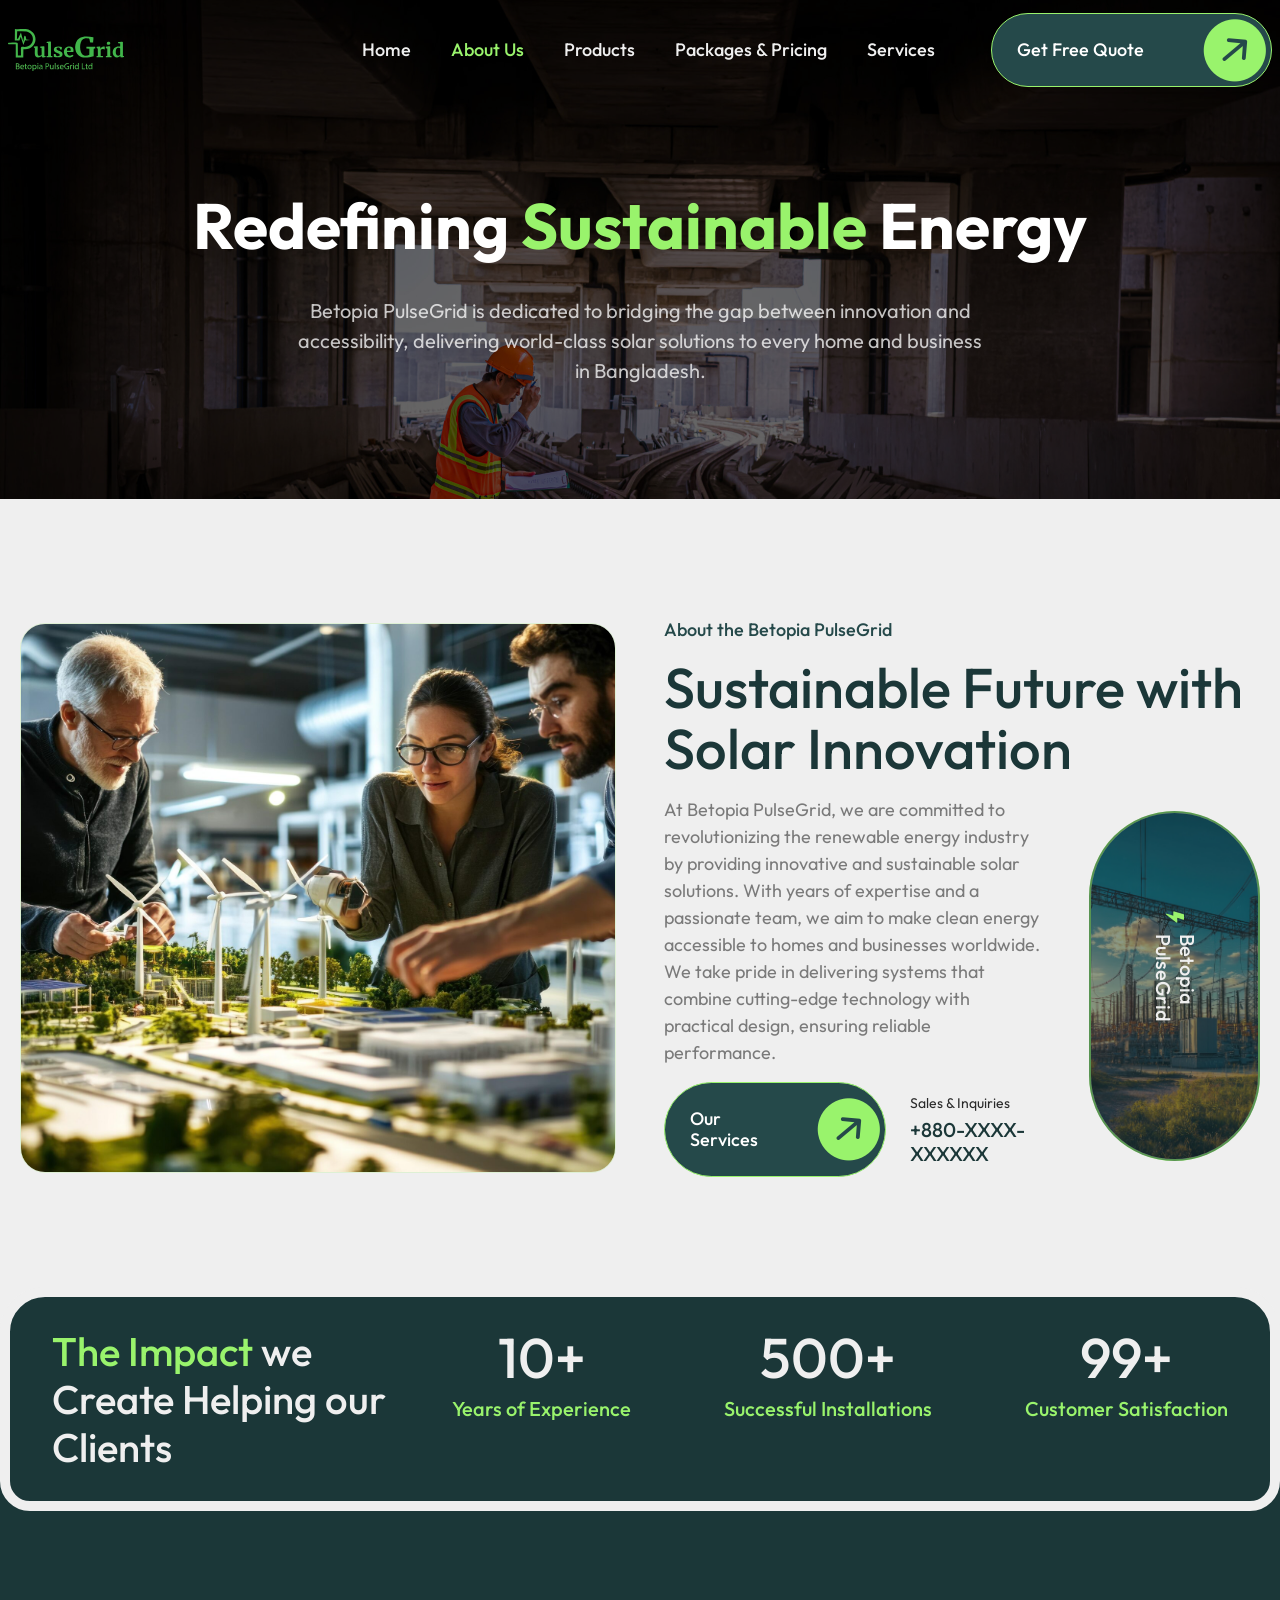
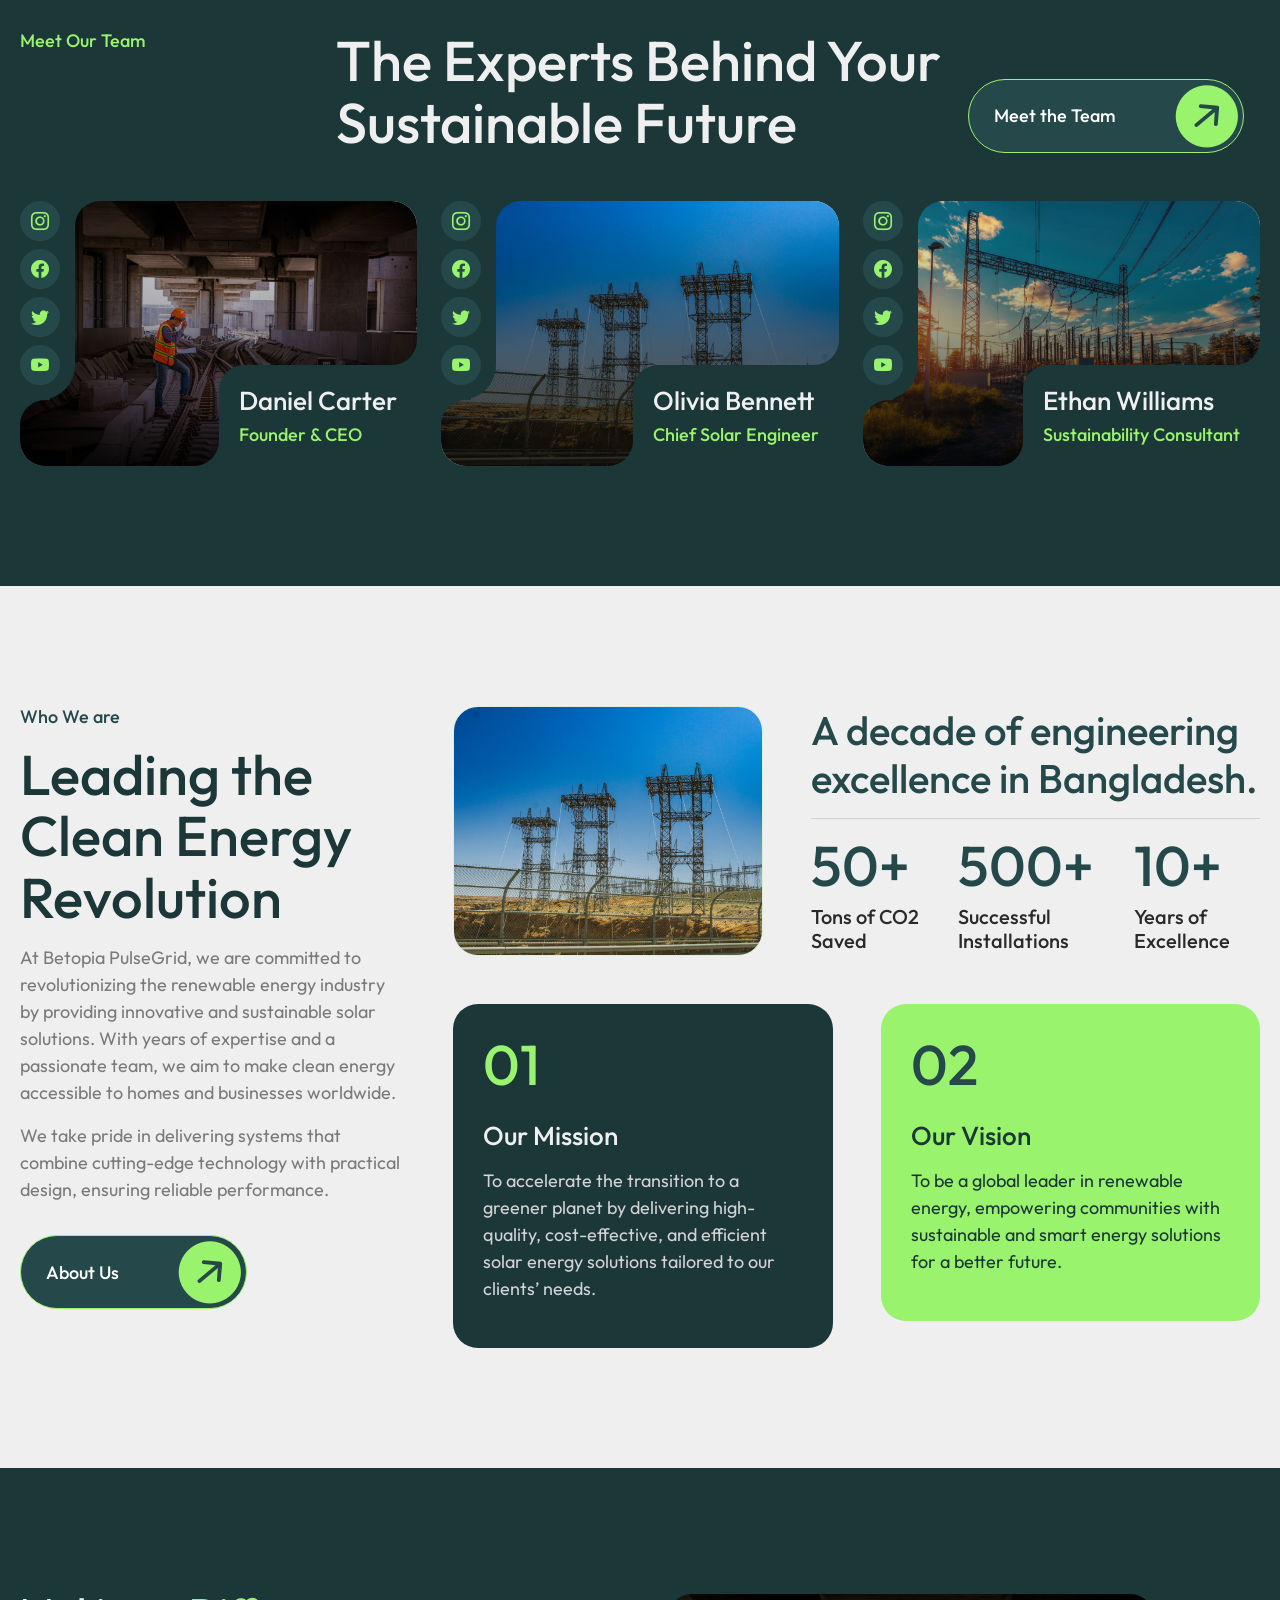
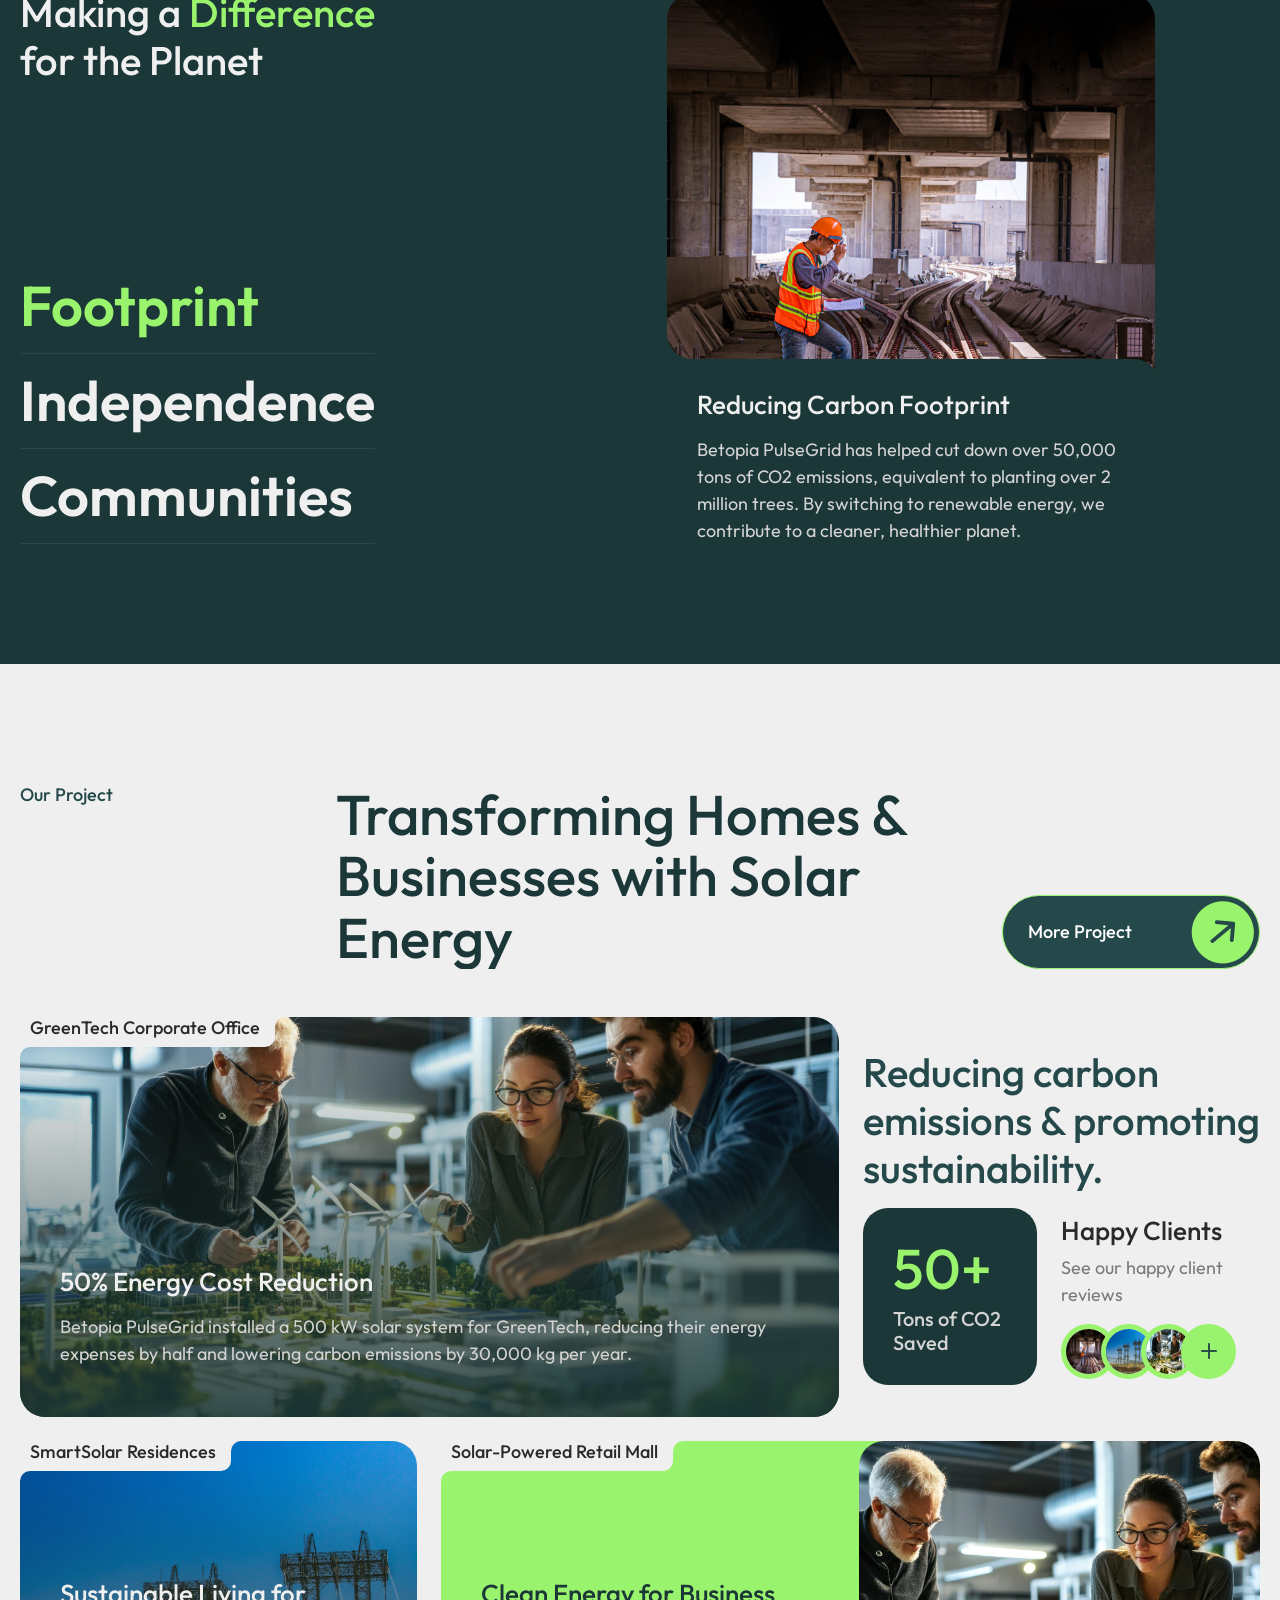
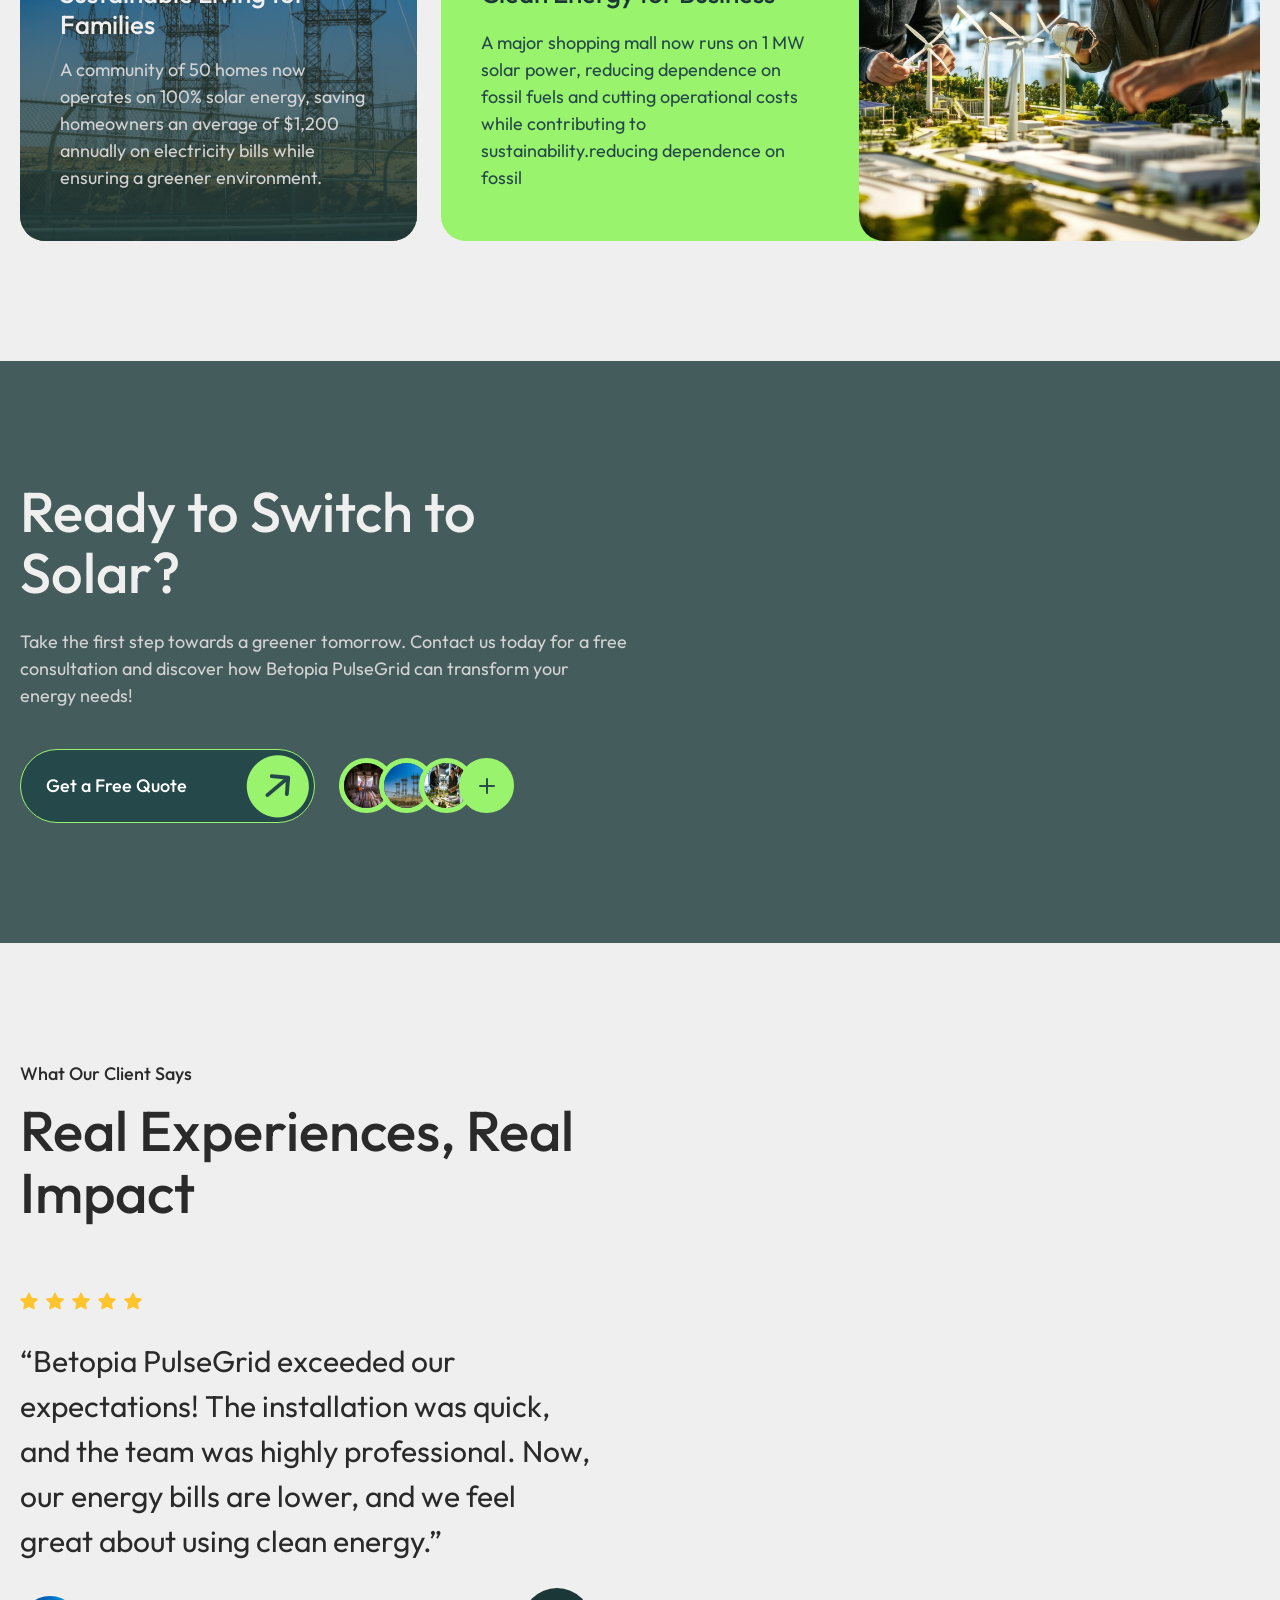
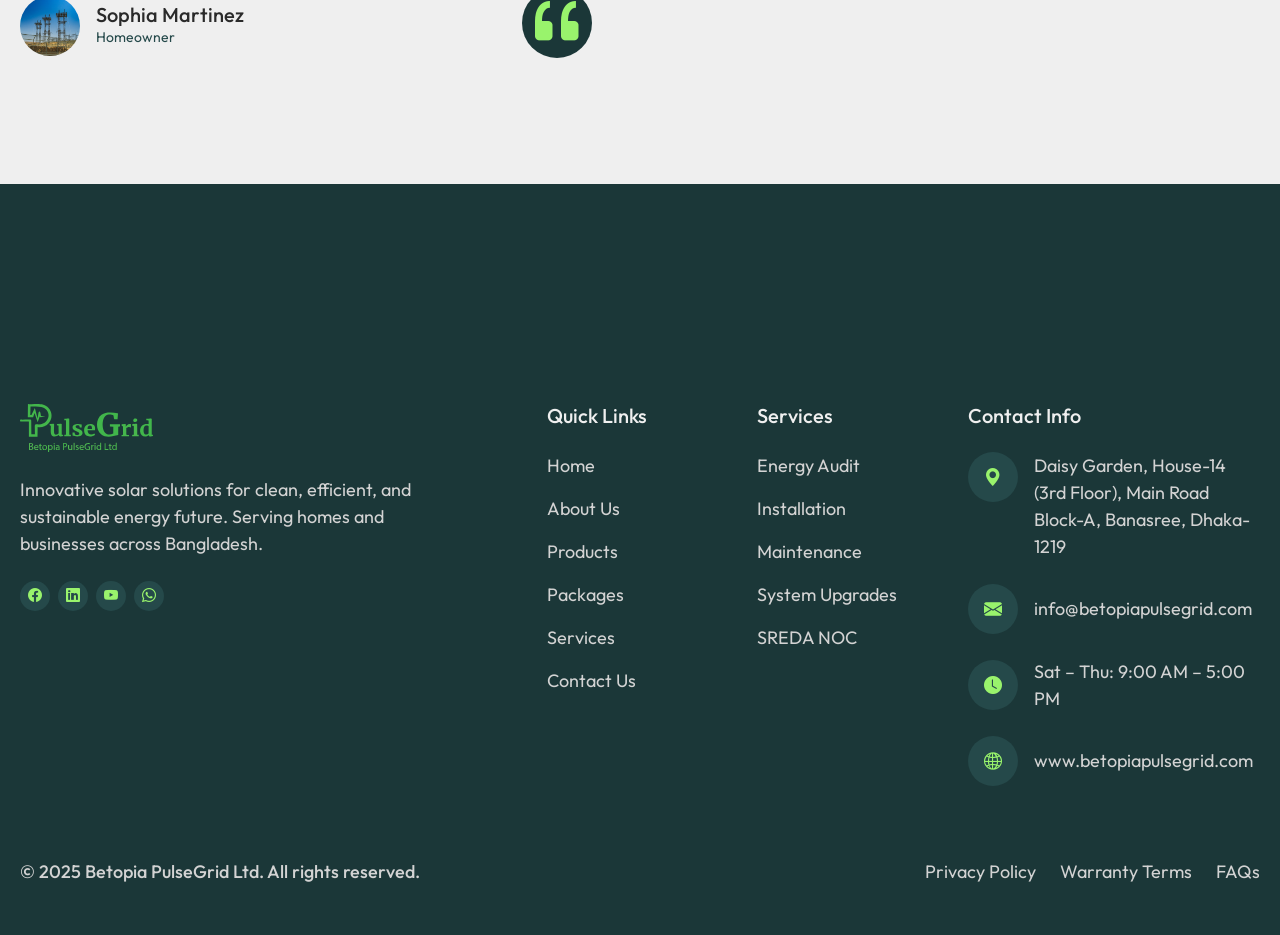
==== about-us.html @ 98de3b5a "first commit" ====
<!DOCTYPE html>
<html lang="en">

<head>
  <meta charset="UTF-8">
  <meta name="viewport" content="width=device-width, initial-scale=1.0">
  <title>About Us - Betopia PulseGrid</title>
  <link rel="icon" href="favicon.ico" type="image/x-icon">
  <!-- Animation On Scroll (AOS) -->
  <link rel="stylesheet" href="css/vendor/aos.css">
  <!-- Bootstrap Icons CSS -->
  <link rel="stylesheet" href="https://cdn.jsdelivr.net/npm/bootstrap-icons@1.11.3/font/bootstrap-icons.min.css">
  <!-- Slick CSS -->
  <link rel="stylesheet" href="css/vendor/slick.css">
  <!-- FANCYBOX CSS  -->
  <link rel="stylesheet" href="css/vendor/fancybox.css">
  <!-- Custom CSS -->
  <link rel="stylesheet" href="css/style.css">
</head>

<body>

  <!-- Header -->
  <header class="header border-bottom-color">
    <div class="b-container">
      <nav class="navbar navbar-expand-lg py-3 py-lg-1" aria-label="Main navigation">
        <div class="container-fluid px-0">
          <div class="logo-box">
            <a class="navbar-brand" href="index.html">
              <img src="images/logo.svg" alt="PulseGrid Logo" class="header-logo" style="height:42px;width:auto;">
            </a>
          </div>
          <button class="navbar-toggler border-0" type="button" data-bs-toggle="offcanvas"
            data-bs-target="#offcanvasNav" aria-controls="offcanvasNav" aria-label="Toggle navigation">
            <span class="navbar-toggler-icon"></span>
          </button>
          <div class="offcanvas offcanvas-start bg-heading-color-3" tabindex="-1" id="offcanvasNav"
            aria-labelledby="offcanvasNavLabel">
            <div class="offcanvas-header" id="offcanvasNavLabel">
              <div class="logo-box">
                <a class="navbar-brand" href="index.html">
                  <img src="images/logo.svg" alt="PulseGrid Logo" style="height:36px;width:auto;">
                </a>
              </div>
              <button type="button" class="btn-close bg-accent-color-2" data-bs-dismiss="offcanvas"
                aria-label="Close"></button>
            </div>
            <div class="offcanvas-body d-flex flex-row justify-content-start justify-content-lg-end align-items-start align-items-lg-center gap-5">
              <ul class="navbar-nav gap-lg-2 gap-xl-4">
                <li class="nav-item"><a class="nav-link " aria-current="page" href="index.html">Home</a></li>
                <li class="nav-item"><a class="nav-link active" href="about-us.html">About Us</a></li>
                <li class="nav-item"><a class="nav-link " href="products.html">Products</a></li>
                <li class="nav-item"><a class="nav-link " href="pricing-plan.html">Packages & Pricing</a></li>
                <li class="nav-item"><a class="nav-link " href="services.html">Services</a></li>
                 
              </ul>
              <div class="mt-0 d-none d-lg-block">
                <a href="contact-us.html" class="btn-cta-primary align-self-start">
                  <span class="btn-text">Get Free Quote</span>
                  <i class="bi bi-arrow-right-circle-fill btn-icon-primary"></i>
                </a>
              </div>
            </div>
          </div>
        </div>
      </nav>
    </div>
  </header>
  <!-- #header end -->

  <!-- Main Content -->
  <main>

    <!-- Banner -->
    <section class="section hero-banner position-relative" style="background-image: url('images/10001.jpg'); background-position: center top; min-height: 500px; display: flex; align-items: center; padding-top: 100px;">
      <div class="bg-overlay-5"></div>
      <div class="b-container position-relative z-2">
        <div class="d-flex flex-column justify-content-center align-items-center mx-auto text-center text-white gap-3" style="max-width: 900px;">
          <h2 class="text-white mb-3 display-3 fw-bold from-top" data-aos="fade-down" data-aos-duration="1000">Redefining <span class="text-heading-color-1">Sustainable</span> Energy</h2>
          <p class="text-white opacity-75 mb-4 from-bottom max-width-700 mx-auto fs-5" data-aos="fade-up" data-aos-delay="200" data-aos-duration="1000">
            Betopia PulseGrid is dedicated to bridging the gap between innovation and accessibility, delivering world-class solar solutions to every home and business in Bangladesh.
          </p>
        </div>
      </div>
    </section>
    <!-- #banner -->

    <!-- About Us -->
    <section class="section about-us">
      <div class="b-container">
        <div class="row d-flex align-items-center gap-5 gap-xl-0">
          <div class="col-12 col-xl-6 pe-xl-4">
            <img src="images/10004.jpg"
              alt="technician-in-high-visibility-safety-gear-inspects" height="550px"
              class="w-100 rounded-6 object-cover border-color" style="border: 1px solid rgba(153,243,108,0.2);">
          </div>
          <div class="col-12 col-xl-6 ps-xl-4 d-flex flex-column gap-3 overflow-hidden">
            <h6 class="mb-0 text-heading-color-2">
              About the Betopia PulseGrid</h6>
            <h2 class="mb-0 text-heading-color-3">
              Sustainable Future with Solar Innovation</h2>
            <div class="row d-flex align-items-center">
              <div class="col-12 col-md-8 col-xl-8 pe-xl-4">
                <p class="mb-0">At Betopia PulseGrid, we are committed to revolutionizing the renewable energy industry by providing
                  innovative and sustainable solar solutions. With years of expertise and a passionate team, we aim to
                  make
                  clean energy accessible to homes and businesses worldwide.</p>

                <p>We take pride in delivering systems that combine cutting-edge technology with practical design,
                  ensuring
                  reliable performance.</p>

                <div class="d-flex align-items-center gap-4">
                  <a href="services.html" class="btn-cta-primary align-self-start">
                    <span class="btn-text">Our Services</span>
                    <i class="bi bi-arrow-right-circle-fill btn-icon-primary"></i>
                  </a>

                  <div class="d-flex flex-column text-center text-md-start">
                    <p class="text-small text-primary-color mb-1">Sales & Inquiries</p>
                    <h5 class="mb-0"><a href="tel:880XXXXXXXXXX" class="text-heading-color-3">+880-XXXX-XXXXXX</a></h5>
                  </div>
                </div>
              </div>
              <div class="col-12 col-md-4 col-xl-4 ps-xl-4 d-none d-md-block">
                <div class="position-relative">
                  <div class="bg-overlay-6"></div>
                  <img src="images/10003.jpg"
                    alt="solar-panel-portrait-and-woman-with-engineering" height="350px"
                    class="w-100 object-cover rounded-100 border-color" style="border: 2px solid #99f36c;">
                  <div class="position-absolute top-50 start-50 translate-middle">
                    <div class="d-flex align-items-center rotate-90 gap-2">
                      <i class="bi bi-lightning-fill text-heading-color-1"></i>
                      <h5 class="mb-0 text-secondary-color text-semi-bold" style="width: 130px;">Betopia PulseGrid</h5>
                    </div>
                  </div>
                </div>
              </div>
            </div>
          </div>
        </div>
      </div>
    </section>
    <!-- #about us -->

    <!-- Achievements -->
    <section class="achievements">
      <div class="b-container">
        <div class="row d-flex flex-row flex-nowrap align-items-center justify-content-center m-0">
          <div class="spacer-top-right-25 spacer-special-right"></div>
          <div class="col-auto">
            <div class="row client-wrapper position-relative bg-heading-color-3 border-big d-flex gap-4 gap-xl-0">
              <div class="col-12 col-xl-4">
                <h3 class="mb-0 text-secondary-color text-center text-xl-start"><span class="text-heading-color-1">The
                    Impact</span> we Create
                  Helping our Clients​</h3>
              </div>
              <div class="col-12 col-xl-8">
                <div class="d-flex flex-column flex-md-row justify-content-between gap-4">
                  <div class="d-flex align-items-center flex-column gap-2">
                    <div class="d-flex heading-counter text-secondary-color">
                      <span class="count-up heading-2" data-count="10">0</span>
                    </div>
                    <h5 class="m-0 ps-0 text-heading-color-1 text-center">Years of Experience</h5>
                  </div>
                  <div class="d-flex align-items-center flex-column gap-2">
                    <div class="d-flex heading-counter text-secondary-color">
                      <span class="count-up heading-2" data-count="500">0</span>
                    </div>
                    <h5 class="m-0 ps-0 text-heading-color-1 text-center">Successful Installations</h5>
                  </div>
                  <div class="d-flex align-items-center flex-column gap-2">
                    <div class="d-flex heading-counter text-secondary-color">
                      <span class="count-up heading-2" data-count="99">0</span>
                    </div>
                    <h5 class="m-0 ps-0 text-heading-color-1 text-center">Customer Satisfaction</h5>
                  </div>
                </div>
              </div>
            </div>
          </div>
          <div class="spacer-top-left-25 spacer-special-left"></div>
        </div>
      </div>
    </section>
    <!-- #achievements -->

    <!-- Our Expertise -->
    <section class="section expertise bg-heading-color-3">
      <div class="b-container d-flex flex-column gap-5">
        <div class="row">
          <div class="col-12 col-xl-3">
            <h6 class="mb-4 mb-xl-0 text-heading-color-1">Meet Our Team</h6>
          </div>
          <div class="col-12 col-xl-6 overflow-hidden">
            <h2 class="mb-4 mb-xl-0 text-secondary-color">
              The Experts Behind Your Sustainable Future</h2>
          </div>
          <div class="col-12 col-xl-3 d-flex align-items-end align-self-end">
            <a href="our-expertise.html" class="btn-cta-primary align-self-start">
              <span class="btn-text">Meet the Team</span>
              <i class="bi bi-arrow-right-circle-fill btn-icon-primary"></i>
            </a>
          </div>
        </div>
        <div class="row">
          <div class="col-12 col-md-6 col-xl-4 mb-4 mb-xl-0" data-aos="fade-right" data-aos-delay="600" data-aos-duration="800">
            <div class="team-box">
              <div class="bg-overlay-2"></div>
              <img src="images/10001.jpg"
i                alt="workman-in-hazmat-suit-cleaning" class="w-100 h-100">
              <div class="team-social">
                <div class="team-social-inner">
                  <div class="d-flex flex-column gap-2 justify-content-center justify-content-md-start">
                    <a href="https://www.instagram.com"><i class="bi bi-instagram icon-social"></i></a>
                    <a href="https://www.facebook.com"><i class="bi bi-facebook icon-social"></i></a>
                    <a href="https://www.twitter.com"><i class="bi bi-twitter icon-social"></i></a>
                    <a href="https://www.youtube.com"><i class="bi bi-youtube icon-social"></i></a>
                  </div>
                </div>
                <div class="spacer-top-left-25"></div>
                <div class="w-100">
                  <div class="spacer-top-left-25"></div>
                </div>
              </div>
              <div class="team-info-wrapper z-1">
                <div class="w-100 d-flex justify-content-end">
                  <div class="spacer-bottom-right-40"></div>
                </div>
                <div class="spacer-bottom-right-40"></div>
                <div class="d-flex align-items-end">
                  <div class="team-content">
                    <h4 class="mb-2 text-secondary-color">Daniel Carter</h4>
                    <h6 class="m-0 text-heading-color-1">Founder & CEO</h6>
                  </div>
                </div>
              </div>
            </div>
          </div>
          <div class="col-12 col-md-6 col-xl-4 mb-4 mb-xl-0" data-aos="fade-right" data-aos-delay="400" data-aos-duration="800">
            <div class="team-box">
              <div class="bg-overlay-2"></div>
              <img src="images/10002.jpg"
                alt="a-woman-with-dark-hair-in-a-jacket-holds" class="w-100 h-100">
              <div class="team-social">
                <div class="team-social-inner">
                  <div class="d-flex flex-column gap-2 justify-content-center justify-content-md-start">
                    <a href="https://www.instagram.com"><i class="bi bi-instagram icon-social"></i></a>
                    <a href="https://www.facebook.com"><i class="bi bi-facebook icon-social"></i></a>
                    <a href="https://www.twitter.com"><i class="bi bi-twitter icon-social"></i></a>
                    <a href="https://www.youtube.com"><i class="bi bi-youtube icon-social"></i></a>
                  </div>
                </div>
                <div class="spacer-top-left-25"></div>
                <div class="w-100">
                  <div class="spacer-top-left-25"></div>
                </div>
              </div>
              <div class="team-info-wrapper z-1">
                <div class="w-100 d-flex justify-content-end">
                  <div class="spacer-bottom-right-40"></div>
                </div>
                <div class="spacer-bottom-right-40"></div>
                <div class="d-flex align-items-end">
                  <div class="team-content">
                    <h4 class="mb-2 text-secondary-color">Olivia Bennett</h4>
                    <h6 class="m-0 text-heading-color-1">Chief Solar Engineer</h6>
                  </div>
                </div>
              </div>
            </div>
          </div>
          <div class="col-12 col-md-6 col-xl-4" data-aos="fade-right" data-aos-delay="200" data-aos-duration="800">
            <div class="team-box">
              <div class="bg-overlay-2"></div>
              <img src="images/10003.jpg"
                alt="hispanic-businessman-with-arms-crossed-looking" class="w-100 h-100">
              <div class="team-social">
                <div class="team-social-inner">
                  <div class="d-flex flex-column gap-2 justify-content-center justify-content-md-start">
                    <a href="https://www.instagram.com"><i class="bi bi-instagram icon-social"></i></a>
                    <a href="https://www.facebook.com"><i class="bi bi-facebook icon-social"></i></a>
                    <a href="https://www.twitter.com"><i class="bi bi-twitter icon-social"></i></a>
                    <a href="https://www.youtube.com"><i class="bi bi-youtube icon-social"></i></a>
                  </div>
                </div>
                <div class="spacer-top-left-25"></div>
                <div class="w-100">
                  <div class="spacer-top-left-25"></div>
                </div>
              </div>
              <div class="team-info-wrapper z-1">
                <div class="w-100 d-flex justify-content-end">
                  <div class="spacer-bottom-right-40"></div>
                </div>
                <div class="spacer-bottom-right-40"></div>
                <div class="d-flex align-items-end">
                  <div class="team-content">
                    <h4 class="mb-2 text-secondary-color">Ethan Williams</h4>
                    <h6 class="m-0 text-heading-color-1">Sustainability Consultant</h6>
                  </div>
                </div>
              </div>
            </div>
          </div>
        </div>
      </div>
    </section>
    <!-- #our expertise-->

    <!-- Who We Are -->
    <section class="section">
      <div class="b-container">
        <div class="row">
          <div class="col-12 col-xl-4 pe-xl-4 d-flex flex-column gap-3 order-2 order-xl-1">
            <h6 class="mb-0 text-heading-color-2">Who We are</h6>
            <h2 class="mb-0 text-heading-color-3">Leading the Clean Energy Revolution</h2>
            <p class="mb-0">At Betopia PulseGrid, we are committed to revolutionizing the renewable energy industry by providing
              innovative and sustainable solar solutions. With years of expertise and a passionate team, we aim to make
              clean energy accessible to homes and businesses worldwide.</p>

            <p>We take pride in delivering systems that combine cutting-edge technology with practical design, ensuring
              reliable performance.</p>

            <a href="about-us.html" class="btn-cta-primary align-self-start">
              <span class="btn-text">About Us</span>
              <i class="bi bi-arrow-right-circle-fill btn-icon-primary"></i>
            </a>
          </div>
          <div class="col-12 col-xl-8 ps-xl-4 d-flex flex-column gap-5 overflow-hidden order-1 order-xl-2 mb-5 mb-xl-0">
            <div class="row">
              <div class="col-12 col-md-5 pe-md-4 mb-5 mb-md-0">
                <img src="images/10002.jpg"
                  alt="solar-panel-portrait-and-woman-with-engineering" class="w-100 rounded-6 object-cover"
                  height="250px" data-fancybox="img-lightbox" style="border: 1px solid rgba(153,243,108,0.2);">
              </div>
              <div class="col-12 col-md-7 ps-md-4">
                <h3 class="mb-0 text-heading-color-2">A decade of engineering excellence in Bangladesh.</h3>
                <hr>
                <div class="d-flex flex-column flex-md-row gap-4">
                  <div class="d-flex flex-column gap-2">
                    <div class="d-flex heading-counter text-heading-color-2">
                      <span class="count-up heading-2" data-count="50">0</span>
                    </div>
                    <h5 class="m-0 ps-0 text-primary-color">Tons of CO2 Saved</h5>
                  </div>
                  <div class="d-flex flex-column gap-2">
                    <div class="d-flex heading-counter text-heading-color-2">
                      <span class="count-up heading-2" data-count="500">0</span>
                    </div>
                    <h5 class="m-0 ps-0 text-primary-color">Successful Installations</h5>
                  </div>
                  <div class="d-flex flex-column gap-2">
                    <div class="d-flex heading-counter text-heading-color-2">
                      <span class="count-up heading-2" data-count="10">0</span>
                    </div>
                    <h5 class="m-0 ps-0 text-primary-color">Years of Excellence</h5>
                  </div>
                </div>
              </div>
            </div>
            <div class="row">
              <div class="col-12 col-md-6 pe-md-4">
                <div class="d-flex flex-column bg-heading-color-3 padding-30 rounded-6 gap-4 mb-5 mb-md-0">
                  <h2 class="mb-0 text-heading-color-1">01</h2>
                  <div class="d-flex flex-column gap-3">
                    <h4 class="mb-0 text-secondary-color">Our Mission</h4>
                    <p class="text-color-1">To accelerate the transition to a greener planet by delivering high-quality,
                      cost-effective, and efficient solar energy solutions tailored to our clients’ needs.</p>
                  </div>
                </div>
              </div>
              <div class="col-12 col-md-6 ps-md-4">
                <div class="d-flex flex-column bg-heading-color-1 padding-30 rounded-6 gap-4">
                  <h2 class="mb-0 text-heading-color-2">02</h2>
                  <div class="d-flex flex-column gap-3 text-heading-color-3">
                    <h4 class="mb-0">Our Vision</h4>
                    <p>To be a global leader in renewable energy, empowering communities with sustainable and smart
                      energy solutions for a better future.</p>
                  </div>
                </div>
              </div>
            </div>
          </div>
        </div>
      </div>
    </section>
    <!-- #who we are -->

    <!-- Impact & Stainability -->
    <section class="section bg-heading-color-3">
      <div class="b-container">
        <div class="row mb-n90">
          <div class="col-12 col-xl-4">
            <h3 class="mb-4 mb-xl-0 text-secondary-color max-width-370">Making a <span class="text-heading-color-1">Difference</span> for the Planet</h3>
          </div>
          <div class="col-12 col-xl-5">
          </div>
        </div>
        <div class="row position-relative z-1">
          <div class="col-12 col-md-6 col-xl-6 d-flex align-items-end mb-4 mb-md-0">
            <ul class="nav nav-pills flex-column nav-pills align-items-start position-relative z-1 mb-3 mb-xl-0"
              id="pills-tab" role="tablist">
              <li class="nav-item" role="presentation">
                <button class="nav-link active position-relative text-start" id="pills-footprint-tab"
                  data-bs-toggle="pill" data-bs-target="#pills-footprint" type="button" role="tab"
                  aria-controls="pills-footprint" aria-selected="true">Footprint</button>
              </li>
              <li class="nav-item" role="presentation">
                <button class="nav-link position-relative text-start" id="pills-independence-tab" data-bs-toggle="pill"
                  data-bs-target="#pills-independence" type="button" role="tab" aria-controls="pills-independence"
                  aria-selected="false">Independence</button>
              </li>
              <li class="nav-item" role="presentation">
                <button class="nav-link position-relative text-start" id="pills-communities-tab" data-bs-toggle="pill"
                  data-bs-target="#pills-communities" type="button" role="tab" aria-controls="pills-communities"
                  aria-selected="false">Communities</button>
              </li>
            </ul>
          </div>
          <div class="col-12 col-md-6 col-xl-5">
            <div class="tab-content rounded-4 w-100 h-100" id="pills-tabContent">
              <div class="tab-pane fade fade-right show active" id="pills-footprint" role="tabpanel"
                aria-labelledby="pills-footprint-tab">
                <div class="impact-box">
                  <img src="images/10001.jpg"
                    alt="father-and-daughter-having-fun-playing-with-kite" class="w-100 rounded-6"
                    data-fancybox="img-lightbox">
                  <div class="impact-wrapper">
                    <div class="spacer-bottom-left-50"></div>
                    <div class="d-flex align-items-end me-4">
                      <div class="impact-content">
                        <h4 class="mb-3 text-secondary-color">Reducing Carbon Footprint</h4>
                        <p class="m-0 text-color-1">Betopia PulseGrid has helped cut down over 50,000 tons of CO2 emissions,
                          equivalent to planting over 2 million trees. By switching to renewable energy, we contribute
                          to
                          a cleaner, healthier planet.</p>
                      </div>
                      <div class="spacer-bottom-left-50"></div>
                    </div>
                  </div>
                </div>
              </div>
              <div class="tab-pane fade fade-right" id="pills-independence" role="tabpanel"
                aria-labelledby="pills-independence-tab">
                <div class="impact-box">
                  <img src="images/10002.jpg"
                    alt="closeup-shot-of-a-green-plant-growing-in-front" class="w-100 rounded-6" data-fancybox="img-lightbox">
                  <div class="impact-wrapper">
                    <div class="spacer-bottom-left-50"></div>
                    <div class="d-flex align-items-end me-4">
                      <div class="impact-content">
                        <h4 class="mb-3 text-secondary-color">Promoting Energy Independence</h4>
                        <p class="m-0 text-color-1">We empower homeowners and businesses to generate their own clean
                          energy, reducing reliance on fossil fuels and creating a self-sustaining energy ecosystem that
                          ensures long-term savings and stability.</p>
                      </div>
                      <div class="spacer-bottom-left-50"></div>
                    </div>
                  </div>
                </div>
              </div>
              <div class="tab-pane fade fade-right" id="pills-communities" role="tabpanel"
                aria-labelledby="pills-communities-tab">
                <div class="impact-box">
                  <img src="images/10004.jpg" alt="its-a-new-beginning-for-all"
                    class="w-100 rounded-6" data-fancybox="img-lightbox">
                  <div class="impact-wrapper">
                    <div class="spacer-bottom-left-50"></div>
                    <div class="d-flex align-items-end me-4">
                      <div class="impact-content">
                        <h4 class="mb-3 text-secondary-color">Supporting Green Communities</h4>
                        <p class="m-0 text-color-1">Through collaborations and educational initiatives, Betopia PulseGrid invests in
                          communities by promoting sustainability awareness, supporting eco-friendly projects, and
                          driving innovation in renewable energy solutions.</p>
                      </div>
                      <div class="spacer-bottom-left-50"></div>
                    </div>
                  </div>
                </div>
              </div>
            </div>
          </div>
        </div>
      </div>
    </section>
    <!-- #impact & stainbility -->

    <!-- Our Project -->
    <section class="section">
      <div class="b-container d-flex flex-column gap-4">
        <div class="row mb-4">
          <div class="col-12 col-md-12 col-xl-3">
            <h6 class="mb-4 mb-xl-0 text-heading-color-2">Our Project</h6>
          </div>
          <div class="col-12 col-md-6 col-xl-6 overflow-hidden">
            <h2 class="mb-4 mb-xl-0 text-heading-color-3">Transforming Homes & Businesses with Solar Energy</h2>
          </div>
          <div class="col-12 col-md-6 col-xl-3 d-flex align-items-end justify-content-start justify-content-md-end">
            <a href="projects.html" class="btn-cta-primary">
              <span class="btn-text">More Project</span>
              <i class="bi bi-arrow-right-circle-fill btn-icon-primary"></i>
            </a>
          </div>
        </div>
        <div class="row">
          <div class="col-12 col-xl-8 mb-4 order-1 order-xl-1">
            <div class="service-box project">
              <div class="bg-overlay-3"></div>
              <img src="images/10004.jpg"
                alt="close-up-portrait-of-young-handsome-african" class="w-100 h-100">
              <div class="service-content">
                <div class="service-info">
                  <div class="service-wrap">
                    <h4 class="mb-3">50% Energy Cost Reduction</h4>
                    <p>Betopia PulseGrid installed a 500 kW solar system for GreenTech, reducing their energy expenses by half and
                      lowering carbon emissions by 30,000 kg per year.</p>
                    <a href="project-details.html" class="btn-cta-secondary">Read More<i
                        class="bi bi-arrow-right-short"></i></a>
                  </div>
                </div>
              </div>
              <div class="position-absolute top-0 start-0 d-flex flex-row flex-wrap z-2">
                <h6 class="mb-0 text-primary-color bg-secondary-color">GreenTech Corporate Office</h6>
                <div class="spacer-top-left"></div>
                <div class="w-100">
                  <div class="spacer-top-left"></div>
                </div>
              </div>
            </div>
          </div>
          <div
            class="col-12 col-xl-4 d-flex flex-column flex-md-row flex-xl-column justify-content-center order-4 order-xl-2"
            style="max-height: 400px;">
            <h3 class="mb-3 mb-md-0 mb-xl-3 text-heading-color-2 col-12 col-md-5 col-xl-12">Reducing carbon emissions & promoting sustainability.</h3>
            <div class="d-flex col-12 col-md-7 col-xl-12">
              <div class="col-6">
                <div class="d-flex flex-column gap-2 padding-30 rounded-6 bg-heading-color-3 me-4">
                  <div class="d-flex heading-counter text-heading-color-1">
                    <span class="count-up heading-2 counted" data-count="50">50+</span>
                  </div>
                  <h5 class="m-0 ps-0 text-color-1">Tons of CO2 Saved</h5>
                </div>
              </div>
              <div class="col-6 d-flex flex-column justify-content-center">
                <h4 class="text-primary-color">Happy Clients</h4>
                <p>See our happy client reviews</p>
                <div class="d-flex flex-row flex-wrap">
                  <img src="images/10001.jpg" alt="testimonial-1"
                    class="rounded-circle border-color" width="55" height="55">
                  <img src="images/10002.jpg" alt="testimonial-2"
                    class="rounded-circle border-color ms-n15" width="55" height="55">
                  <img src="images/10004.jpg" alt="testimonial-3"
                    class="rounded-circle border-color ms-n15" width="55" height="55">
                  <a
                    class="bg-heading-color-1 rounded-circle border-color ms-n15 size-55 d-flex justify-content-center align-items-center">
                    <i class="bi bi-plus fs-2 text-heading-color-2"></i>
                  </a>
                </div>
              </div>
            </div>
          </div>
          <div class="col-12 col-xl-4 order-2 order-xl-3 mb-4 mb-xl-0">
            <div class="service-box project">
              <div class="bg-overlay-3"></div>
              <img src="images/10002.jpg"
                alt="a-young-happy-family-is-standing-near-solar-panels" class="w-100 h-100">
              <div class="service-content">
                <div class="service-info">
                  <div class="service-wrap">
                    <h4 class="mb-3">Sustainable Living for Families</h4>
                    <p>A community of 50 homes now operates on 100% solar energy, saving homeowners an average of $1,200
                      annually on electricity bills while ensuring a greener environment.</p>
                    <a href="project-details.html" class="btn-cta-secondary">Read More<i
                        class="bi bi-arrow-right-short"></i></a>
                  </div>
                </div>
              </div>
              <div class="position-absolute top-0 start-0 d-flex flex-row flex-wrap z-2">
                <h6 class="mb-0 text-primary-color bg-secondary-color">SmartSolar Residences</h6>
                <div class="spacer-top-left"></div>
                <div class="w-100">
                  <div class="spacer-top-left"></div>
                </div>
              </div>
            </div>
          </div>
          <div class="col-12 col-xl-8 d-flex flex-column flex-md-row order-3 order-xl-4 mb-4 mb-xl-0">
            <div class="why-box project border-0 bg-heading-color-1 w-51">
              <div class="why-content">
                <div class="why-wrap">
                  <h4 class="mb-0 text-heading-color-3">Clean Energy for Business</h4>
                  <p class="text-heading-color-2">A major shopping mall now runs on 1 MW solar power, reducing
                    dependence on fossil fuels and cutting operational costs while contributing to
                    sustainability.reducing dependence on fossil
                  </p>
                  <a href="project-details.html" class="btn-cta-secondary text-heading-color-3">Read More<i
                      class="bi bi-arrow-right-short"></i></a>
                </div>
              </div>
              <div class="position-absolute top-0 start-0 d-flex flex-row flex-wrap z-2">
                <h6 class="mb-0 text-primary-color bg-secondary-color">Solar-Powered Retail Mall</h6>
                <div class="spacer-top-left"></div>
                <div class="w-100">
                  <div class="spacer-top-left"></div>
                </div>
              </div>
            </div>
            <div class="w-49 bg-heading-color-1 topbot-rounded-6">
              <img src="images/10004.jpg"
                alt="technician-in-high-visibility-safety-gear-inspects" class="w-100 object-cover rounded-6"
                height="400">
            </div>
          </div>
        </div>
      </div>
    </section>
    <!-- #our project -->

    <!-- CTA -->
    <section class="section bg-color position-relative"
      style="background-image: url('images/10004.jpg'); background-attachment: fixed;">
      <div class="bg-overlay-4"></div>
      <div class="b-container position-relative z-2">
        <div class="row">
          <div class="col-12 col-md-8 col-lg-6 d-flex flex-row flex-wrap align-items-center gap-4 overflow-hidden">
            <h2 class="mb-0 text-secondary-color">
              Ready to Switch to Solar?</h2>
            <p class="text-color-1">Take the first
              step towards a greener tomorrow. Contact us today for a free
              consultation and discover how Betopia PulseGrid can transform your energy needs!</p>
            <a href="contact-us.html" class="btn-cta-primary align-self-start">
              <span class="btn-text">Get a Free Quote</span>
              <i class="bi bi-arrow-right-circle-fill btn-icon-primary"></i>
            </a>
            <div class="d-flex flex-row flex-wrap list-people">
              <img src="images/10001.jpg" alt="testimonial-1"
                class="rounded-circle border-color" width="55" height="55">
              <img src="images/10002.jpg" alt="testimonial-2"
                class="rounded-circle border-color ms-n15" width="55" height="55">
              <img src="images/10004.jpg" alt="testimonial-3"
                class="rounded-circle border-color ms-n15" width="55" height="55">
              <a
                class="bg-heading-color-1 rounded-circle border-color ms-n15 size-55 d-flex justify-content-center align-items-center">
                <i class="bi bi-plus fs-2 text-heading-color-2"></i>
              </a>
            </div>
          </div>
        </div>
      </div>
    </section>
    <!-- #cta -->

    <!-- Testimonials -->
    <section class="section position-relative">
      <div class="b-container">
        <div class="row">
          <div class="col-12 col-md-6 col-xl-6 d-flex flex-column gap-3 pe-md-5">
            <h6 class="mb-0 text-primary-color">What
              Our Client Says</h6>
            <h2 class="mb-4 mb-xl-5 text-primary-color">Real Experiences, Real Impact</h2>
            <div class="testimonial-slide">
              <div class="testimonial-box">
                <div class="d-flex gap-2 mb-4">
                  <i class="bi bi-star-fill text-rating-color"></i>
                  <i class="bi bi-star-fill text-rating-color"></i>
                  <i class="bi bi-star-fill text-rating-color"></i>
                  <i class="bi bi-star-fill text-rating-color"></i>
                  <i class="bi bi-star-fill text-rating-color"></i>
                </div>
                <p class="mb-4 text-primary-color">"The transition to solar was seamless, and their team provided
                  exceptional service from consultation to installation. We are thrilled with the savings and
                  sustainability impact."</p>
                <div class="d-flex align-items-center justify-content-between">
                  <div class="d-flex justify-content-center align-items-center">
                    <img src="images/10001.jpg"
                      alt="testimonial-1">
                    <div class="profile-info d-flex flex-column ms-3">
                      <h5 class="mb-0 text-primary-color">Michael Dawson</h5>
                      <span class="text-small text-heading-color-2">Business Owner</span>
                    </div>
                  </div>
                  <i class="bi bi-quote fs-1 text-heading-color-1"></i>
                </div>
              </div>
              <div class="testimonial-box">
                <div class="d-flex gap-2 mb-4">
                  <i class="bi bi-star-fill text-rating-color"></i>
                  <i class="bi bi-star-fill text-rating-color"></i>
                  <i class="bi bi-star-fill text-rating-color"></i>
                  <i class="bi bi-star-fill text-rating-color"></i>
                  <i class="bi bi-star-fill text-rating-color"></i>
                </div>
                <p class="mb-0 text-primary-color mb-4">“Betopia PulseGrid exceeded our expectations! The installation was quick,
                  and the team was highly professional. Now, our energy bills are lower, and we feel great about using
                  clean energy.”</p>
                <div class="d-flex align-items-center justify-content-between">
                  <div class="d-flex justify-content-center align-items-center">
                    <img src="images/10002.jpg"
                      alt="testimonial-2">
                    <div class="profile-info d-flex flex-column ms-3">
                      <h5 class="mb-0 text-primary-color">Sophia Martinez</h5>
                      <span class="text-small text-heading-color-2">Homeowner</span>
                    </div>
                  </div>
                  <i class="bi bi-quote fs-1 text-heading-color-1"></i>
                </div>
              </div>
              <div class="testimonial-box">
                <div class="d-flex gap-2 mb-4">
                  <i class="bi bi-star-fill text-rating-color"></i>
                  <i class="bi bi-star-fill text-rating-color"></i>
                  <i class="bi bi-star-fill text-rating-color"></i>
                  <i class="bi bi-star-fill text-rating-color"></i>
                  <i class="bi bi-star-fill text-rating-color"></i>
                </div>
                <p class="mb-0 text-primary-color mb-4">“Investing in solar with Betopia PulseGrid was the best decision for our
                  business. The process was smooth, and the long-term savings make it an incredibly worthwhile
                  investment.”</p>
                <div class="d-flex align-items-center justify-content-between">
                  <div class="d-flex justify-content-center align-items-center">
                    <img src="images/10004.jpg"
                      alt="testimonial-3">
                    <div class="profile-info d-flex flex-column ms-3">
                      <h5 class="mb-0 text-primary-color">Daniel Smith</h5>
                      <span class="text-small text-heading-color-2">Environmental Consultant</span>
                    </div>
                  </div>
                  <i class="bi bi-quote fs-1 text-heading-color-1"></i>
                </div>
              </div>
              <div class="testimonial-box">
                <div class="d-flex gap-2 mb-4">
                  <i class="bi bi-star-fill text-rating-color"></i>
                  <i class="bi bi-star-fill text-rating-color"></i>
                  <i class="bi bi-star-fill text-rating-color"></i>
                  <i class="bi bi-star-fill text-rating-color"></i>
                  <i class="bi bi-star-fill text-rating-color"></i>
                </div>
                <p class="mb-0 text-primary-color mb-4">“Switching to solar has never been easier. Betopia PulseGrid’s expert team
                  guided us every step of the way, ensuring we maximize efficiency and reduce our carbon footprint.”</p>
                <div class="d-flex align-items-center justify-content-between">
                  <div class="d-flex justify-content-center align-items-center">
                    <img src="images/50x50.jpg"
                      alt="testimonial-4">
                    <div class="profile-info d-flex flex-column ms-3">
                      <h5 class="mb-0 text-primary-color">Emily Carter</h5>
                      <span class="text-small text-heading-color-2">Property Developer</span>
                    </div>
                  </div>
                  <i class="bi bi-quote fs-1 text-heading-color-1"></i>
                </div>
              </div>
              <div class="testimonial-box">
                <div class="d-flex gap-2 mb-4">
                  <i class="bi bi-star-fill text-rating-color"></i>
                  <i class="bi bi-star-fill text-rating-color"></i>
                  <i class="bi bi-star-fill text-rating-color"></i>
                  <i class="bi bi-star-fill text-rating-color"></i>
                  <i class="bi bi-star-fill text-rating-color"></i>
                </div>
                <p class="mb-0 text-primary-color mb-4">“I never imagined solar power would be this simple to integrate.
                  The Betopia PulseGrid team handled everything perfectly, and now we enjoy clean energy with zero hassle.”</p>
                <div class="d-flex align-items-center justify-content-between">
                  <div class="d-flex justify-content-center align-items-center">
                    <img src="images/10004.jpg" alt="testimonial-5">
                    <div class="profile-info d-flex flex-column ms-3">
                      <h5 class="mb-0 text-primary-color">John Reynolds</h5>
                      <span class="text-small text-heading-color-2">Agricultural Entrepreneur</span>
                    </div>
                  </div>
                  <i class="bi bi-quote fs-1 text-heading-color-1"></i>
                </div>
              </div>
              <div class="testimonial-box">
                <div class="d-flex gap-2 mb-4">
                  <i class="bi bi-star-fill text-rating-color"></i>
                  <i class="bi bi-star-fill text-rating-color"></i>
                  <i class="bi bi-star-fill text-rating-color"></i>
                  <i class="bi bi-star-fill text-rating-color"></i>
                  <i class="bi bi-star-fill text-rating-color"></i>
                </div>
                <p class="mb-0 text-primary-color mb-4">“From start to finish, Betopia PulseGrid made the entire process effortless.
                  The quality of their solar panels is outstanding, and we couldn’t be happier with the results.”</p>
                <div class="d-flex align-items-center justify-content-between">
                  <div class="d-flex justify-content-center align-items-center">
                    <img src="images/50x50.jpg"
                      alt="testimonial-6">
                    <div class="profile-info d-flex flex-column ms-3">
                      <h5 class="mb-0 text-primary-color">Rachel Adams</h5>
                      <span class="text-small text-heading-color-2">Sustainability Manager</span>
                    </div>
                  </div>
                  <i class="bi bi-quote fs-1 text-heading-color-1"></i>
                </div>
              </div>
            </div>
          </div>
          <div class="col-12 col-md-6 col-xl-6 bg-testimonial d-none d-md-block"
            style="background-image: url(images/1920x1280.jpg);">
          </div>
        </div>
      </div>
    </section>
    <!-- #testimonials -->

  </main>
  <!-- End Main Content -->

  <!-- Footer -->
  <footer class="footer">
    <div class="b-container">
      <div class="row mb-5" style="padding-top:100px;">
        <div class="col-12 col-md-4 col-xl-4 mb-5 mb-md-0">
          <div class="footer-logo-box mb-4">
            <a class="d-flex align-items-center gap-2 mb-3" href="index.html">
              <img src="images/logo.svg" alt="PulseGrid Logo" style="height:48px;width:auto;">
            </a>
          </div>
          <p class="text-color-1 mb-4">Innovative solar solutions for clean, efficient, and sustainable energy future. Serving homes and businesses across Bangladesh.</p>
          <div class="d-flex gap-2">
            <a href="https://facebook.com" class="icon-social"><i class="bi bi-facebook"></i></a>
            <a href="https://linkedin.com" class="icon-social"><i class="bi bi-linkedin"></i></a>
            <a href="https://youtube.com" class="icon-social"><i class="bi bi-youtube"></i></a>
            <a href="https://wa.me/880XXXXXXXXXX" class="icon-social"><i class="bi bi-whatsapp"></i></a>
          </div>
        </div>
        <div class="col-6 col-md-2 col-xl-2 mb-5 mb-md-0 offset-xl-1">
          <h5 class="text-secondary-color mb-4">Quick Links</h5>
          <ul class="list-unstyled d-flex flex-column gap-3">
            <li><a href="index.html" class="text-color-1 footer-link">Home</a></li>
            <li><a href="about-us.html" class="text-color-1 footer-link">About Us</a></li>
            <li><a href="products.html" class="text-color-1 footer-link">Products</a></li>
            <li><a href="pricing-plan.html" class="text-color-1 footer-link">Packages</a></li>
            <li><a href="services.html" class="text-color-1 footer-link">Services</a></li>
            <li><a href="contact-us.html" class="text-color-1 footer-link">Contact Us</a></li>
          </ul>
        </div>
        <div class="col-6 col-md-2 col-xl-2 mb-5 mb-md-0">
          <h5 class="text-secondary-color mb-4">Services</h5>
          <ul class="list-unstyled d-flex flex-column gap-3">
            <li><a href="services.html" class="text-color-1 footer-link">Energy Audit</a></li>
            <li><a href="services.html" class="text-color-1 footer-link">Installation</a></li>
            <li><a href="services.html" class="text-color-1 footer-link">Maintenance</a></li>
            <li><a href="services.html" class="text-color-1 footer-link">System Upgrades</a></li>
            <li><a href="services.html" class="text-color-1 footer-link">SREDA NOC</a></li>
          </ul>
        </div>
        <div class="col-12 col-md-4 col-xl-3">
          <h5 class="text-secondary-color mb-4">Contact Info</h5>
          <div class="d-flex flex-column gap-4">
            <div class="d-flex align-items-start gap-3">
              <div class="icon-contact flex-shrink-0" style="width:50px;height:50px;font-size:18px;"><i class="bi bi-geo-alt-fill"></i></div>
              <div>
                <p class="text-color-1 mb-0">Daisy Garden, House-14 (3rd Floor), Main Road Block-A, Banasree, Dhaka-1219</p>
              </div>
            </div>
            <div class="d-flex align-items-center gap-3">
              <div class="icon-contact flex-shrink-0" style="width:50px;height:50px;font-size:18px;"><i class="bi bi-envelope-fill"></i></div>
              <a href="mailto:info@betopiapulsegrid.com" class="text-color-1 footer-link">info@betopiapulsegrid.com</a>
            </div>
            <div class="d-flex align-items-center gap-3">
              <div class="icon-contact flex-shrink-0" style="width:50px;height:50px;font-size:18px;"><i class="bi bi-clock-fill"></i></div>
              <p class="text-color-1 mb-0">Sat – Thu: 9:00 AM – 5:00 PM</p>
            </div>
            <div class="d-flex align-items-center gap-3">
              <div class="icon-contact flex-shrink-0" style="width:50px;height:50px;font-size:18px;"><i class="bi bi-globe2"></i></div>
              <a href="https://www.betopiapulsegrid.com" class="text-color-1 footer-link">www.betopiapulsegrid.com</a>
            </div>
          </div>
        </div>
      </div>
      <div class="row border-top-color pt-4">
        <div class="col-12 col-md-6 mb-3 mb-md-0">
          <p class="text-color-1 footer-rights mb-0">© 2025 Betopia PulseGrid Ltd. All rights reserved.</p>
        </div>
        <div class="col-12 col-md-6 d-flex justify-content-md-end gap-4">
          <a href="#" class="text-color-1 footer-link footer-terms">Privacy Policy</a>
          <a href="#" class="text-color-1 footer-link footer-terms">Warranty Terms</a>
          <a href="faq.html" class="text-color-1 footer-link footer-terms">FAQs</a>
        </div>
      </div>
    </div>
  </footer>
  <!-- #footer -->

  <!-- Scripts -->
  <!-- jQuery -->
  <script src="js/vendor/jquery.min.js"></script>
  <!-- Animation On Scroll (AOS) -->
  <script src="js/vendor/aos.js"></script>
  <!-- Slick JS -->
  <script src="js/vendor/slick.min.js"></script>
  <!-- FANCY BOX -->
  <script src="js/vendor/fancybox.umd.js"></script>
  <!-- Bootstrap JS -->
  <script src="js/vendor/bootstrap.bundle.min.js"></script>
  <!-- Custom JS -->
  <script src="js/script-counter.js"></script>
  <script src="js/submit-form.js"></script>
  <script src="js/script.js"></script>
  <!-- End Scripts -->
</body>

</html>
---- css/style.css ----
/*------------------------------------------------------------------
[Table of contents]

1. Import libraries
2. Custom properties
3. Typography
4. General Styles
5. Animations
6. Navs and Tabs
7. Breadcrumb
8. Buttons
9. Utilities
10. Sections
11.Boxes and Cards
12.Accordion
13.Form
14.Responsive Layouts

-------------------------------------------------------------------*/

/* ---------------------------- */
/* Import libraries             */
/* ---------------------------- */
@import url("https://fonts.googleapis.com/css2?family=Outfit:wght@100..900&display=swap");
@import url("../css/vendor/bootstrap.min.css");

/* ---------------------------- */
/* Custom properties            */
/* ---------------------------- */
:root {
  --primary-color: #2a2a2a;
  --secondary-color: #efefef;
  --text-color: #7a7a7a;
  --text-color-1: #d3d3d3;
  --accent-color: #ffffff;
  --heading-color-1: #99f36c;
  --heading-color-2: #25494a;
  --heading-color-3: #1b3738;
  --transparent-color-1: #02010100;
  --rating-color: #fec42d;
  --overlay-color: #000000;
  --overlay-color-2: #020101;
  --bg-form: #fafafa;

  --font: "Outfit", sans-serif;

  /* Custom Size */
  --button-icon-size: 62px;
  --md-button-icon-size: 45px;
  --btn-icon-arrow: 30px;
  --icon-qoute-size: 70px;
  --text-big: 30px;
  --text-huge: 200px;
  --text-small-huge: 150px;

  /* Heading Font Sizes - Desktop */
  --text-5xl: 100px;
  --text-4xl: 56px;
  --text-3xl: 40px;
  --text-2xl: 26px;
  --text-xl: 20px;
  --text-base: 18px;

  /* Heading Font Sizes - Tablet */
  --md-text-5xl: 80px;
  --md-text-4xl: 40px;
  --md-text-3xl: 28px;
  --md-text-2xl: 23px;
  --md-text-xl: 18px;
  --md-text-base: 16px;

  /* Heading Font Sizes - Mobile */
  --sm-text-5xl: 61px;
  --sm-text-4xl: 27px;
  --sm-text-3xl: 23px;
  --sm-text-2xl: 20px;
  --sm-text-xl: 16px;
  --sm-text-base: 14px;

  /* Line Height */
  --leading-short: 0.8em;
  --leading-small: 1em;
  --leading-medium: 1.1em;
  --leading-normal: 1.2em;
}

/* ---------------------------- */
/* Typography                   */
/* ---------------------------- */
h1 {
  font-size: 100px;
  font-weight: 500;
  line-height: var(--text-5xl);
}

h2,
.heading-2 {
  font-size: 56px;
  font-weight: 500;
  line-height: var(--leading-medium);
}

h3 {
  font-size: 40px;
  font-weight: 500;
}

h4 {
  font-size: 26px;
  font-weight: 500;
}

h5 {
  font-size: 20px;
  font-weight: 500;
}

h6 {
  font-size: 18px;
  font-weight: 500;
}

p,
li {
  font-size: 18px;
}

a {
  color: var(--heading-color-1);
  text-decoration: none;
}

/* ---------------------------- */
/* General Styles               */
/* ---------------------------- */
body {
  font-family: var(--font);
  font-size: var(--text-base);
  color: var(--text-color);
  background-color: var(--secondary-color);
}

.b-container {
  max-width: 1350px;
  margin-right: auto;
  margin-left: auto;
}

.section {
  padding: 120px 20px 120px 20px;
  overflow: hidden;
  background-size: cover;
  background-position: center;
}

.bg-heading-color-1 {
  background-color: var(--heading-color-1) !important;
}

.bg-heading-color-2 {
  background-color: var(--heading-color-2) !important;
}

.bg-heading-color-3 {
  background-color: var(--heading-color-3) !important;
}

.bg-secondary-color {
  background-color: var(--secondary-color) !important;
}

.bg-accent-color {
  background-color: var(--accent-color) !important;
}

.text-primary-color {
  color: var(--primary-color) !important;
}

.text-secondary-color {
  color: var(--secondary-color) !important;
}

.text-heading-color-1 {
  color: var(--heading-color-1) !important;
}

.text-heading-color-2 {
  color: var(--heading-color-2) !important;
}

.text-heading-color-3 {
  color: var(--heading-color-3) !important;
}

.text-color-1 {
  color: var(--text-color-1) !important;
}

.text-rating-color {
  color: var(--rating-color) !important;
}

.text-small {
  font-size: var(--sm-text-base);
}

.text-medium {
  font-size: var(--text-xl);
}

.text-big {
  font-size: var(--text-big);
}

.text-semi-bold {
  font-weight: 500;
}

.text-big-title {
  font-size: var(--text-huge);
  line-height: var(--leading-short);
  font-weight: 600;
}

.title-max-w {
  max-width: 800px;
}

.header {
  position: relative;
  margin-bottom: -100px;
  z-index: 999;
  padding: 0px 8px;
}

.home-hero {
  height: 100vh;
  max-height: 950px;
  overflow: visible;
}

.home-hero h1 {
  max-width: 600px;
}

.home-hero .spacer-bottom-right {
  position: relative;
  left: -12px;
  margin-left: -30px;
}

.home-hero .spacer-bottom-left {
  position: relative;
  right: -12px;
}

.hero-desc {
  max-width: 388px;
  margin-top: -80px;
}

.hero-content {
  max-width: 850px;
  padding: 30px 30px 0px 30px;
  background-color: var(--heading-color-3);
  border-radius: 25px 25px 0px 0px;
}

.hero-content img {
  height: 160px;
}

.hero-content h5 {
  padding: 0px 10px 10px 0px;
  border-bottom-right-radius: 10px;
}

.kb-bg {
  z-index: 0;
}

.count-up {
  line-height: var(--leading-medium);
}

/* Carousel Wrapper */
.kb-carousel {
  overflow: hidden;
  height: 100%;
  max-height: none;
}

/* Carousel Items */
.kb-carousel .carousel-item {
  transition:
    transform 0.6s ease-in-out 0s,
    opacity ease-in-out 0.6s;
}

.kb-carousel .carousel-item.active {
  transition:
    transform 0.6s ease-in-out 0s,
    opacity ease-in-out 0.6s;
}

/* Carousel Images */
.kb-carousel > .carousel-inner > .carousel-item > img,
.kb-carousel > .carousel-inner > .carousel-item > a > img {
  opacity: 0.8;
  width: 100%;
  height: 100vh;
  object-fit: cover;
  animation: kenburns 20000ms linear 0s infinite alternate;
}

/* Hide captions during transitions */
.kb-carousel .carousel-item-next.carousel-item-start .carousel-caption,
.kb-carousel .carousel-item-prev.carousel-item-end .carousel-caption {
  z-index: 0;
  opacity: 0;
}

.social-media {
  position: absolute;
  bottom: 180px;
  left: 50px;
  transform: rotateZ(90deg);
  width: 100%;
  min-width: 275px;
  gap: 20px;
}

.icon-play::before {
  background-color: var(--heading-color-1);
  border-radius: 50%;
  border: 1px solid var(--heading-color-1);
}

.client-wrapper {
  padding: 30px;
}

.client-logos img {
  width: 100%;
  height: 73px;
  object-fit: contain;
  margin: 0px 10px;
  opacity: 0.6;
  transition: 0.3s;
}

.client-logos img:hover {
  opacity: 1;
}

.border-big {
  border: 10px solid var(--secondary-color);
  border-radius: 45px 45px 30px 30px;
}

.bg-testimonial {
  position: absolute;
  top: 0;
  right: 0;
  padding: 120px;
  min-height: 100%;
  background-position: center;
  background-repeat: no-repeat;
  background-size: cover;
  border-bottom-left-radius: 25px;
}

.border-top-color > .b-container {
  border-top: 1px solid var(--heading-color-2);
}

.border-right-color {
  border-right: 1px solid var(--heading-color-1);
}

.project-desc {
  position: absolute;
  bottom: 0;
  right: 62px;
}

.project-desc-inner {
  display: flex;
  align-items: flex-end;
}

.desc-wrapper {
  border-top-left-radius: 25px;
  border-top-right-radius: 25px;
  background-color: var(--secondary-color);
  padding: 30px;
}

.img-background {
  background-position: center center;
  background-size: cover;
}

.related-blog {
  border: none;
  background-color: var(--transparent-color-1);
}

.fancybox-image {
  border-radius: 25px;
}

.process h4 {
  max-width: 270px;
}

.contact-map {
  display: block;
  width: 100%;
  height: 400px;
  pointer-events: auto;
}

.content-career {
  max-width: 730px;
}

.tag-label {
  transition: 0.3s;
}

.tag-label:hover {
  background-color: var(--heading-color-3);
  color: var(--secondary-color) !important;
  cursor: pointer;
}

/* ---------------------------- */
/* Animations                   */
/* ---------------------------- */

/* Ken Burns Animation */
@keyframes kenburns {
  0% {
    transform: scale(1);
    transition: transform 20000ms linear 0s;
  }

  100% {
    transform: scale(1.4);
    transition: transform 20000ms linear 0s;
  }
}

@keyframes button-ripple {
  70% {
    -webkit-box-shadow: 0 0 0 var(--glow-size, 34px) var(--heading-color-1);
    box-shadow: 0 0 0 var(--glow-size, 34px) var(--heading-color-1);
    opacity: 0;
  }

  100% {
    -webkit-box-shadow: 0 0 0 0 var(--heading-color-1);
    box-shadow: 0 0 0 0 var(--heading-color-1);
    opacity: 0;
  }
}

.radar-animate::after,
.radar-animate::before {
  content: " ";
  position: absolute;
  top: 48%;
  left: 50%;
  transform: translate(-50%, -50%);
  width: 70px;
  height: 70px;
  border-radius: 50%;
  -webkit-box-shadow: 0 0 0 0 currentColor;
  box-shadow: 0 0 0 0 currentColor;
  -webkit-animation: button-ripple 3s infinite;
  animation: button-ripple 3s infinite;
  opacity: 0.6;
  z-index: -1;
}

.radar-animate::before {
  -webkit-animation-delay: 0.9s;
  animation-delay: 0.9s;
}

.radar-animate::after {
  -webkit-animation-delay: 0.3s;
  animation-delay: 0.3s;
}

.fade.fade-right {
  opacity: 0;
  transform: translateX(20vw);
  transition:
    opacity 0.3s ease,
    transform 0.8s ease;
}

.fade.fade-right.show {
  opacity: 1;
  transform: translateX(0vw);
}

@media (prefers-reduced-motion: reduce) {
  .fade.fade-right {
    transition: none;
  }
}

/* ---------------------------- */
/* Navs and Tabs                */
/* ---------------------------- */
.nav-link {
  font-size: var(--text-base);
  font-weight: 500;
  color: var(--secondary-color);
}

.nav-link:hover,
.nav-link:focus {
  color: var(--text-color-1) !important;
}

.nav-link.active {
  color: var(--heading-color-1) !important;
}

.nav-link.dropdown-toggle:hover,
.nav-link.dropdown-toggle:focus,
.nav-link.dropdown-toggle.show {
  color: var(--accent-color) !important;
}

.nav-link.dropdown-toggle::after {
  display: none;
}

.nav-link .bi-chevron-down {
  font-size: 12px;
  color: var(--heading-color-1);
}

.nav.nav-pills .nav-item {
  width: 100%;
  border-bottom: 1px solid var(--heading-color-2);
}

.navbar-toggler {
  background-color: var(--heading-color-2);
  border-radius: 10px;
  padding: 10px 10px;
}

.navbar-toggler-icon {
  background-image: url("data:image/svg+xml,%3csvg xmlns='http://www.w3.org/2000/svg' viewBox='0 0 30 30'%3e%3cpath stroke='%2399F36C' stroke-linecap='round' stroke-miterlimit='10' stroke-width='2' d='M4 7h22M4 15h22M4 23h22'/%3e%3c/svg%3e") !important;
  width: 25px;
  height: 25px;
}

.navbar-toggler:focus,
.btn-close:focus {
  box-shadow: none;
}

.dropdown-menu {
  background-color: var(--heading-color-2);
  border: none;
  border-radius: 15px;
  padding: 0;
  width: 220px;
}

.dropdown-item {
  color: var(--secondary-color);
  font-size: 18px;
  font-weight: 500;
  font-family: var(--font);
  margin: 10px 0;
  transition: 0.3s;
}

.dropdown-item:hover,
.dropdown-item.active:hover,
.dropdown-item:focus {
  color: var(--text-color-1) !important;
  background-color: transparent;
}

.dropdown-item.active {
  color: var(--heading-color-1) !important;
  background-color: transparent;
}

.nav-pills .nav-link {
  padding: 5px 0;
  font-size: var(--text-4xl);
  font-weight: 600;
  text-align: end;
}

.nav-pills .nav-link.active {
  background-color: transparent;
  color: var(--secondary-color);
}

.tab-content .service-box img {
  max-height: 500px;
  min-height: 500px;
}

.tab-content .service-box .bg-overlay-2 {
  border-radius: 16px;
}

.tab-content .service-wrap {
  transform: translateY(115px);
}

.tab-content > .active {
  display: flex;
  justify-content: flex-end;
}

/* ---------------------------- */
/* Breadcrumb                   */
/* ---------------------------- */
.breadcrumb {
  font-weight: 500;
  font-size: var(--text-xl);
  background-color: var(--secondary-color);
  padding: 5px 20px;
  border-top-left-radius: 15px;
  border-top-right-radius: 15px;
}

.breadcrumb .breadcrumb-item > a {
  color: var(--heading-color-2);
  text-decoration: none;
}

.breadcrumb-item + .breadcrumb-item::before {
  color: var(--background-color) !important;
}

.breadcrumb-item a:hover {
  color: var(--primary-color) !important;
}

.breadcrumb-item.active {
  color: var(--primary-color) !important;
}

/* ---------------------------- */
/* Buttons                      */
/* ---------------------------- */
.btn-cta-primary {
  position: relative;
  display: inline-flex;
  align-items: center;
  gap: 40px;
  background-color: var(--heading-color-2);
  color: var(--accent-color);
  border: 1px solid var(--heading-color-1);
  padding: 5px;
  font-size: var(--text-base);
  line-height: var(--leading-normal);
  border-radius: 100px;
  font-weight: 500;
  transition: 0.3s;
}

.btn-cta-primary:hover {
  color: var(--heading-color-1);
  transform: scale(0.95);
}

.btn-cta-primary:hover .btn-icon-primary {
  transform: rotate(360deg);
}

.btn-cta-primary .btn-text {
  padding: 20px;
}

.btn-cta-primary .btn-icon-primary {
  transform: rotate(320deg);
  transition: 0.3s;
}

.btn-cta-primary .btn-icon-primary:before {
  font-size: var(--button-icon-size);
  color: var(--heading-color-1);
}

.btn-cta-secondary {
  display: flex;
  align-items: center;
  justify-content: space-between;
  background-color: var(--transparent-1-color);
  color: var(--heading-color-1);
  border: none;
  font-weight: 500;
  transition: 0.3s;
}

.btn-cta-secondary .bi-arrow-right-short::before {
  font-size: var(--btn-icon-arrow);
}

.btn-cta-secondary:hover {
  color: var(--accent-color);
}

.btn-cta-form {
  display: flex;
  align-items: center;
  justify-content: space-between;
  background-color: var(--heading-color-1);
  color: var(--heading-color-3);
  border: none;
  border-radius: 100px;
  font-weight: 500;
  font-size: var(--text-base);
  padding: 19px 20px;
  transition: 0.3s;
}

.btn-cta-form:hover {
  background-color: var(--heading-color-3);
  color: var(--accent-color);
}

.offcanvas-header .btn-close {
  background-image: url("data:image/svg+xml,%3csvg xmlns='http://www.w3.org/2000/svg' viewBox='0 0 16 16' fill='%2399F36C'%3e%3cpath d='M.293.293a1 1 0 0 1 1.414 0L8 6.586 14.293.293a1 1 0 1 1 1.414 1.414L9.414 8l6.293 6.293a1 1 0 0 1-1.414 1.414L8 9.414l-6.293 6.293a1 1 0 0 1-1.414-1.414L6.586 8 .293 1.707a1 1 0 0 1 0-1.414z'/%3e%3c/svg%3e") !important;
  opacity: 1;
  background-color: var(--heading-color-2);
  border-radius: 10px;
  padding: 14px;
  margin-right: 0px;
}

.btn-icon {
  width: 15px;
  height: 15px;
  border: 1px solid var(--heading-color);
}

/* ---------------------------- */
/* Utilities                    */
/* ---------------------------- */

.bg-overlay {
  position: absolute;
  top: 0;
  left: 0;
  width: 100%;
  height: 100%;
  background-color: var(--overlay-color-2);
  opacity: 1;
  transition: all 0.3s ease;
}

.bg-overlay-2 {
  position: absolute;
  top: 0;
  left: 0;
  width: 100%;
  height: 100%;
  background-image: linear-gradient(
    180deg,
    var(--transparent-color-1) 0%,
    var(--overlay-color) 100%
  );
  z-index: 1;
  opacity: 0.8;
}

.bg-overlay-3 {
  position: absolute;
  top: 0;
  left: 0;
  width: 100%;
  height: 100%;
  background-image: linear-gradient(
    180deg,
    var(--transparent-color-1) 0%,
    var(--heading-color-3) 100%
  );
  z-index: 1;
  opacity: 0.9;
}

.bg-overlay-4 {
  position: absolute;
  top: 0;
  left: 0;
  width: 100%;
  height: 100%;
  background-color: var(--heading-color-3);
  opacity: 0.8;
  transition: all 0.3s ease;
}

.bg-overlay-5 {
  position: absolute;
  top: 0;
  left: 0;
  width: 100%;
  height: 100%;
  background-color: var(--overlay-color);
  opacity: 0.6;
  transition: all 0.3s ease;
}

.bg-overlay-6 {
  position: absolute;
  top: 0;
  left: 0;
  width: 100%;
  height: 100%;
  background-color: var(--heading-color-3);
  opacity: 0.5;
  transition: all 0.3s ease;
}

.object-cover {
  object-fit: cover;
  object-position: center;
}

.spacer-top-left {
  width: 30px;
  height: 30px;
  border-radius: 10px 0px 0px 0px;
  box-shadow: -10px -10px 0px 0px var(--heading-color-3);
}

.spacer-top-left-25 {
  width: 50px;
  height: 50px;
  border-radius: 25px 0px 0px 0px;
  box-shadow: -10px -10px 0px 0px var(--secondary-color);
}

.spacer-top-right-25 {
  width: 50px;
  height: 50px;
  border-radius: 0px 25px 0px 0px;
  box-shadow: 10px -10px 0px 0px var(--secondary-color);
}

.spacer-special-left {
  margin-left: -12px;
  margin-top: 23px;
}

.spacer-special-right {
  margin-right: -12px;
  margin-top: 23px;
}

.spacer-top-left-25 {
  width: 50px;
  height: 50px;
  border-radius: 25px 0px 0px 0px;
  box-shadow: -10px -10px 0px 0px var(--secondary-color);
}

.spacer-bottom-right {
  width: 40px;
  height: 40px;
  border-radius: 0px 0px 25px 0px;
  box-shadow: 10px 10px 0px 0px var(--heading-color-3);
}

.spacer-bottom-left {
  width: 40px;
  height: 40px;
  border-radius: 0px 0px 0px 25px;
  box-shadow: -10px 10px 0px 0px var(--heading-color-3);
}

.spacer-bottom-left-50 {
  width: 50px;
  height: 50px;
  border-radius: 0px 0px 0px 25px;
  box-shadow: -10px 10px 0px 0px var(--heading-color-3);
}

.spacer-bottom-right-40 {
  width: 40px;
  height: 40px;
  border-radius: 0px 0px 25px 0px;
  box-shadow: 10px 10px 0px 0px var(--heading-color-3);
}

.spacer-bottom-left-30 {
  width: 30px;
  height: 30px;
  border-radius: 0px 0px 0px 15px;
  box-shadow: -10px 10px 0px 0px var(--secondary-color);
}

.spacer-bottom-right-30 {
  width: 30px;
  height: 30px;
  border-radius: 0px 0px 15px 0px;
  box-shadow: 10px 10px 0px 0px var(--secondary-color);
}

.spacer-bottom-right-50 {
  width: 50px;
  height: 50px;
  border-radius: 0px 0px 25px 0px;
  box-shadow: 10px 10px 0px 0px var(--secondary-color);
}

.spacer-bottom-left-50-light {
  width: 50px;
  height: 50px;
  border-radius: 0px 0px 0px 25px;
  box-shadow: -10px 10px 0px 0px var(--secondary-color);
}

.spacer-80 {
  width: 100%;
  height: 80px;
}

.card-cta {
  padding: 50px;
}

.card-cta.btn-pdf .icon-pdf {
  position: absolute;
  left: 25px;
}

.card-cta.btn-pdf .btn-text {
  padding-left: 48px;
}

.card-cta.btn-pdf .btn-cta-primary {
  gap: 30px;
}

/* Custom AOS */
.from-right {
  transform: translate3d(50vw, 0, 0);
}

[data-aos="fade-left"].aos-animate {
  transform: translate3d(0, 0, 0);
}

.from-left {
  transform: translate3d(-50vw, 0, 0);
}

[data-aos="fade-right"].aos-animate {
  transform: translate3d(0, 0, 0);
}

.rounded-6 {
  border-radius: 25px;
}

.rounded-100 {
  border-radius: 100px;
}

.rotate-90 {
  transform: rotateZ(90deg);
}

.topbot-rounded-6 {
  border-top-right-radius: 25px;
  border-bottom-right-radius: 25px;
}

.padding-30 {
  padding: 30px;
}

.padding-50 {
  padding: 50px;
}

.fs-78 {
  font-size: 78px;
}

.ms-n15 {
  margin-left: -15px;
}

.gap-100 {
  gap: 100px 0px;
}

.size-55 {
  width: 55px;
  height: 55px;
}

.w-49 {
  width: 49%;
}

.w-51 {
  width: 51% !important;
}

.mb-n90 {
  margin-bottom: -90px;
}

.max-width-370 {
  max-width: 370px;
}

.border-color {
  border: 5px solid var(--heading-color-1);
}

.text-faqs {
  display: flex;
  flex-flow: row wrap;
  position: absolute;
  top: 0;
  left: 12px;
}

.text-faqs .wrapper-text {
  width: 50%;
  padding-bottom: 10px;
  padding-right: 10px;
  background-color: var(--secondary-color);
  border-bottom-right-radius: 25px;
}

.text-faqs h3 {
  border-radius: 25px;
  padding: 30px;
}

.text-faqs .spacer-top-left {
  border-radius: 25px 0px 0px 0px;
  box-shadow: -10px -10px 0px 0px var(--secondary-color);
}

[data-fancybox="img-lightbox"] {
  cursor: zoom-in;
}

/* ---------------------------- */
/* Section                      */
/* ---------------------------- */

.home-hero {
  padding: 170px 8px 0px 8px;
}

section.hero-banner {
  padding-top: 245px;
  padding-bottom: 0px;
  background-position: center center;
}

section.about-us .bg-overlay-6 {
  border-radius: 100px;
}

section.our-partners {
  margin-bottom: -90px;
  overflow: hidden;
}

section.who,
section.about-us {
  padding-bottom: 110px;
}

section.achievements {
  margin-bottom: -101px;
  overflow: hidden;
}

section.achievements .spacer-special-right {
  margin-right: 0px;
}

section.achievements .spacer-special-left {
  margin-left: 0px;
}

section.services {
  padding-top: 210px;
}

section.expertise {
  padding-top: 220px;
}

.testimonials {
  padding-bottom: 0px;
}

.section.no-pad-bot {
  padding-bottom: 0px;
}

.section.our-blog .blog-content h4 {
  display: -webkit-box;
  -webkit-box-orient: vertical;
  -webkit-line-clamp: 1;
  overflow: hidden;
  color: var(--secondary-color);
}

/* ---------------------------- */
/* Boxes and Cards              */
/* ---------------------------- */

.why-box {
  display: flex;
  flex-direction: column;
  gap: 30px;
  position: relative;
  width: 100%;
  height: 100%;
  padding: 30px;
  border: 1px solid var(--heading-color-1);
  border-radius: 25px;
  transition: all 0.3s ease;
}

.why-box:hover .why-wrap {
  transform: translateY(0px);
}

.why-box.special .why-wrap {
  transform: translateY(0px);
}

.why-box img {
  width: 50px;
  height: 50px;
}

.why-content {
  overflow: hidden;
}

.why-wrap {
  display: flex;
  flex-direction: column;
  gap: 20px;
  transform: translateY(60px);
  transition: 0.6s;
}

.service-box {
  position: relative;
  background-color: var(--secondary-color);
  width: 100%;
  height: 100%;
  min-height: 515px;
  border-radius: 25px;
  transition: all 0.3s ease;
}

.team-box {
  position: relative;
  background-color: var(--secondary-color);
  width: 100%;
  height: 100%;
  max-height: 500px;
  border-radius: 25px;
  transition: all 0.3s ease;
}

.service-box > img,
.team-box > img {
  border-radius: 25px;
  object-fit: cover;
  object-position: center;
}

.team-box > img {
  object-position: top center;
}

.service-box:hover .service-wrap {
  transform: translateY(0);
}

.service-box .bg-overlay-2,
.team-box .bg-overlay-2 {
  border-radius: 25px;
}

.service-content {
  display: flex;
  align-items: flex-end;
  position: absolute;
  bottom: 0;
  left: 0;
  overflow: hidden;
  padding: 40px;
  width: 100%;
  height: 100%;
  min-height: 440px;
  z-index: 2;
}

.service-content h4 {
  color: var(--secondary-color);
}

.service-content p {
  color: var(--text-color-1);
}

.service-info {
  overflow: hidden;
}

.service-wrap {
  transform: translateY(40px);
  transition: all 0.3s ease;
}

.icon-wrapper {
  display: flex;
  align-items: center;
  justify-content: center;
  position: relative;
  width: 75px;
  height: 75px;
  border-radius: 50%;
  background-color: var(--heading-color-1);
}

.icon-service,
.team-social {
  display: flex;
  flex-flow: row wrap;
  position: absolute;
  top: 0;
  left: 0;
  z-index: 2;
}

.icon-service .icon-inner {
  background-color: var(--heading-color-3);
  padding: 0px 10px 10px 0px;
  border-bottom-right-radius: 45px;
}

.service-bg-white .icon-service .icon-inner {
  background-color: var(--secondary-color);
}

section.service-bg-white .spacer-top-left-25 {
  box-shadow: -10px -10px 0px 0px var(--secondary-color);
}

.team-social-inner {
  background-color: var(--heading-color-3);
  padding: 0px 15px 15px 0px;
  border-bottom-right-radius: 35px;
}

.icon-service .spacer-top-left-25,
.team-social .spacer-top-left-25 {
  box-shadow: -10px -10px 0px 0px var(--heading-color-3);
}

.team-social .spacer-top-left-25,
.team-social .icon-social {
  width: 40px;
  height: 40px;
}

.team-social .icon-social {
  font-size: var(--text-base);
}

.icon-service img {
  object-fit: contain;
  width: 45px;
  height: 45px;
}

.project.service-box {
  min-height: 400px;
  max-height: 400px;
}

.project.service-box .bg-overlay-3 {
  border-radius: 25px;
}

.why-box.project {
  justify-content: flex-end;
  padding: 40px;
  border-top-right-radius: 0px;
  border-bottom-right-radius: 0px;
}

.project.service-box .spacer-top-left,
.why-box.project .spacer-top-left {
  box-shadow: -10px -10px 0px 0px var(--secondary-color);
}

.project.service-box h6,
.why-box.project h6 {
  border-bottom-right-radius: 10px;
  padding-right: 15px;
  padding-left: 10px;
}

.project.service-box .service-content {
  min-height: 400px;
}

.impact-box {
  position: relative;
  width: 100%;
  max-width: 488px;
}

.impact-box img {
  min-height: 550px;
  object-fit: cover;
  object-position: center;
}

.impact-wrapper {
  position: absolute;
  bottom: 0;
  left: 0;
  width: 115%;
}

.team-info-wrapper {
  display: flex;
  flex-flow: row wrap;
  align-items: flex-end;
  justify-content: flex-end;
  position: absolute;
  bottom: 0;
  right: 0;
}

.impact-content {
  padding: 30px 30px 0px 30px;
  border-top-right-radius: 25px;
  width: 100%;
  background-color: var(--heading-color-3);
}

.team-content {
  padding: 20px;
  border-top-left-radius: 25px;
  width: 100%;
  background-color: var(--heading-color-3);
}

.testimonial-box {
  background-color: var(--background-alt-color);
}

.testimonial-box img {
  width: 60px;
  height: 60px;
  border-radius: 50px;
}

.testimonial-box p {
  font-size: var(--text-big);
}

.testimonial-box .bi-quote::before {
  border-radius: 50%;
  background-color: var(--heading-color-3);
  font-size: var(--icon-qoute-size);
}

.story-box {
  position: relative;
  padding: 30px;
  background-color: var(--heading-color-3);
  border-radius: 25px;
  gap: 20px;
  display: flex;
  flex-direction: column;
}

.story-box img {
  width: 70px;
  height: 70px;
  border-radius: 100px;
  border: 4px solid var(--heading-color-1);
}

.story-box .qoute-ornament {
  display: flex;
  flex-flow: row wrap;
  align-items: flex-end;
  justify-content: flex-end;
  position: absolute;
  bottom: 0;
  right: 0;
}

.story-box .qoute-inner {
  background-color: var(--secondary-color);
  padding: 10px 0px 0px 10px;
  border-top-left-radius: 47px;
}

.story-box .qoute-wrapper {
  display: flex;
  align-items: center;
  justify-content: center;
  width: 75px;
  height: 75px;
  border-radius: 100px;
  background-color: var(--heading-color-2);
}

.pricing-box {
  padding: 40px;
  border: 1px solid var(--text-color-1);
  border-radius: 25px;
}

.border-primary-color {
  border: 1px solid var(--heading-color-2);
}

.border-secondary-color {
  border: 1px solid var(--heading-color-1);
}

.border-text-color {
  border: 1px solid var(--text-color-1);
}

.border-top-primary {
  border-top: 1px solid var(--text-color-1);
  opacity: 1;
}

.border-top-secondary {
  border-top: 1px solid var(--heading-color-2);
  opacity: 1;
}

.blog {
  transition: all 0.3s ease;
  border-radius: 25px;
  overflow: hidden;
  border: none;
  background-color: var(--heading-color-3);
}

.blog-content {
  padding: 30px;
}

.blog-excerpt {
  display: -webkit-box;
  -webkit-box-orient: vertical;
  -webkit-line-clamp: 4;
  overflow: hidden;
  color: var(--text-color-1);
}

.blog img {
  padding: 20px 20px 0px 20px;
}

.blog:hover img {
  transform: scale(1.05) rotate(2deg);
  opacity: 0.8;
}

.blog h4,
.blog img {
  transition: 0.3s;
  color: var(--secondary-color);
}

.footer {
  background-color: var(--heading-color-3);
  padding: 0px 20px;
}

.footer a {
  transition: 0.3s;
}

.footer a:hover {
  color: var(--secondary-color);
}

.footer > .b-container {
  padding-top: 120px;
  padding-bottom: 50px;
}

.footer-logo-box img {
  max-width: 500px;
}

.icon-contact,
.icon-social {
  display: flex;
  align-items: center;
  justify-content: center;
  flex-shrink: 0;
  border-radius: 100px;
  background-color: var(--heading-color-2);
  color: var(--heading-color-1);
  transition: 0.3s;
}

.icon-contact {
  width: 70px;
  height: 70px;
}

.icon-social {
  width: 30px;
  height: 30px;
  font-size: 14px;
}

.icon-social:hover {
  background-color: var(--heading-color-1);
}

.icon-social:hover {
  color: var(--heading-color-3);
}

.share-post .icon-social {
  width: 42px;
  height: 42px;
}

.tags-post {
  max-width: 270px;
}

.footer-rights {
  font-weight: 500;
}

.footer-terms a {
  font-weight: 500;
  transition: 0.3s;
}

.footer-terms a:hover {
  color: var(--secondary-color) !important;
}

/* ---------------------------- */
/* Accordion                    */
/* ---------------------------- */
.accordion .accordion-item {
  border: none;
  border-radius: 0;
  background-color: transparent;
  border-bottom: var(--accent-color-2) 2px solid;
}

.accordion .accordion-header {
  border-bottom: 1px solid var(--divider-2-color);
}

.accordion .accordion-button {
  font-family: var(--font);
  padding: 15px 30px;
  font-size: var(--text-2xl);
  font-weight: 500;
  background-color: var(--heading-color-2);
  color: var(--heading-color-1);
  border-radius: 25px;
  border-bottom: none !important;
  box-shadow: none !important;
}

.accordion .accordion-button.collapsed {
  color: var(--secondary-color);
}

.accordion .accordion-item:not(:last-child) {
  margin-bottom: 20px;
}

.accordion-item:first-of-type > .accordion-header .accordion-button,
.accordion-item:last-of-type > .accordion-header .accordion-button.collapsed {
  border-radius: 25px;
}

.accordion-button::after {
  background-image: url("data:image/svg+xml,%3Csvg xmlns='http://www.w3.org/2000/svg' width='18' height='18' fill='%23EFEFEF' class='bi bi-plus' viewBox='0 0 16 16'%3E%3Cpath d='M8 4a.5.5 0 0 1 .5.5v3h3a.5.5 0 0 1 0 1h-3v3a.5.5 0 0 1-1 0v-3h-3a.5.5 0 0 1 0-1h3v-3A.5.5 0 0 1 8 4z'/%3E%3C/svg%3E");
  background-size: 30px;
  background-position: center;
  transition: all 0.5s;
}

.accordion-button:not(.collapsed)::after {
  background-image: url("data:image/svg+xml,%3Csvg xmlns='http://www.w3.org/2000/svg' width='18' height='18' fill='%2399F36C' class='bi bi-dash' viewBox='0 0 16 16'%3E%3Cpath d='M4 8a.5.5 0 0 1 .5-.5h7a.5.5 0 0 1 0 1h-7A.5.5 0 0 1 4 8z'/%3E%3C/svg%3E");
}

.accordion-button::after {
  transition: all 0.5s;
}

.accordion .accordion-body {
  color: var(--text-color);
  padding: 20px 30px 10px 30px;
}

.accordion .accordion-body-2 {
  color: var(--text-color-2);
  padding: 10px 15px 10px 100px;
}

/* ---------------------------- */
/* Form                         */
/* ---------------------------- */
.form {
  margin-top: 40px;
  background-color: var(--accent-color);
  padding: 10px;
  border-radius: 35px;
}

.form label {
  font-size: 18px;
  font-weight: 500;
  display: none;
}

.form input,
.form textarea,
.form select {
  background-color: var(--bg-form);
  color: var(--text-color);
  border-radius: 100px;
  outline: none;
  padding: 20px;
  font-size: 16px;
  font-weight: 500;
  border: none;
}

.form input div::placeholder {
  color: var(--text-color);
}

.form textarea {
  max-height: 170px;
  border-radius: 30px;
}

.form select option {
  color: var(--heading-color);
  background-color: #1e1f23;
}

.form input:focus,
.form textarea:focus,
.form select:focus {
  box-shadow: none;
  border: solid 2px var(--accent-color-2);
  background-color: var(--bg-form);
  color: var(--text-color);
  border: none;
}

.form input::placeholder,
.form textarea::placeholder {
  color: var(--placeholder-color);
  font-size: 14px;
}

.form.subscribe {
  border-radius: 100px;
  padding: 5px;
}

.form.subscribe input {
  padding-left: 20px;
}

.form.subscribe button {
  max-width: 184px;
}

/* ---------------------------- */
/* Responsive Layouts           */
/* ---------------------------- */
@media only screen and (min-width: 1199.99px) {
  .breadcrumb li {
    font-size: var(--text-xl);
  }
}

@media only screen and (max-width: 1199.98px) {
  h1 {
    font-size: 80px;
    line-height: var(--leading-small);
  }

  h2,
  .heading-2 {
    font-size: 40px;
  }

  h3 {
    font-size: 28px;
  }

  h4 {
    font-size: 23px;
  }

  h5 {
    font-size: 18px;
  }

  h6 {
    font-size: 16px;
  }

  p,
  a,
  li {
    font-size: 16px;
  }

  .breadcrumb li,
  .breadcrumb a {
    font-size: var(--text-base);
  }

  .btn-cta-primary {
    font-size: var(--md-text-base);
  }

  .btn-cta-primary .btn-text {
    padding: 4px;
  }

  .btn-cta-primary .btn-icon-primary:before {
    font-size: var(--md-button-icon-size);
  }

  .home-hero .spacer-bottom-right {
    margin-left: 0px;
  }

  .hero-content {
    max-width: 89%;
  }

  .our-partners .col-auto,
  .achievements .col-auto {
    width: calc(100% - 100px);
  }

  section.achievements {
    margin-bottom: -119px;
  }

  section.expertise {
    padding-top: 240px;
  }

  .nav-pills .nav-link {
    font-size: var(--text-3xl);
  }

  .impact-box img {
    min-height: 500px;
  }

  .testimonial-box p {
    font-size: var(--text-2xl);
  }

  .img-faqs {
    height: 500px;
  }

  .accordion .accordion-button {
    font-size: var(--md-text-2xl);
  }

  .card-project {
    width: 50%;
  }

  .card-cta {
    padding: 30px;
  }

  .sidebar-service {
    justify-content: space-between;
  }

  .sidebar-service .card-project:first-child {
    width: 100%;
  }

  .sidebar-service .card-project:nth-child(2),
  .sidebar-service .card-project:nth-child(3) {
    width: 46%;
  }

  .text-big-title {
    font-size: var(--text-small-huge);
  }
}

@media only screen and (min-width: 991.98px) {
  .dropdown:hover .dropdown-menu {
    display: block;
    margin-top: 0;
    top: 90px;
    left: 10px;
  }

  .dropdown .dropdown-menu {
    display: none;
  }

  .dropdown:hover .dropdown-toggle::after {
    border-top: 0;
    border-bottom: 0.3em solid;
  }

  .navbar-nav .nav-link {
    padding-top: 32px;
    padding-bottom: 32px;
  }

  .nav-link.icon-submenu {
    padding: 0px !important;
  }
}

@media only screen and (max-width: 991.98px) {
  .dropdown-menu {
    width: 100%;
    border-radius: 0;
    padding: 5px;
  }

  .dropdown-item {
    margin: 10px 0;
  }

  .nav-item.dropdown {
    position: relative;
  }

  .nav-item.dropdown div {
    justify-content: space-between;
  }

  .nav-item.dropdown .dropdown-menu {
    position: absolute;
    top: 100%;
    left: 0;
    box-shadow: 0px 4px 15px rgba(255, 255, 255, 0.1);
    border-radius: 16px;
  }

  .nav-link .bi-chevron-down {
    border: 1px solid;
    border-radius: 30px;
    padding: 1px 15px;
  }

  .navbar-nav {
    width: 100%;
  }

  .icon-submenu {
    padding: 0px 5px;
  }
}

@media only screen and (max-width: 769px) and (min-width: 768px) {
  section.achievements {
    margin-bottom: -108px !important;
  }

  section.expertise {
    padding-top: 230px !important;
  }
}

@media only screen and (max-width: 767px) and (min-width: 576.98px) {
  section.expertise {
    padding-top: 310px !important;
  }
}

@media only screen and (max-width: 768.98px) {
  h1 {
    font-size: 61px;
  }

  h2,
  .heading-2 {
    font-size: 27px;
  }

  h3 {
    font-size: 23px;
  }

  h4 {
    font-size: 20px;
  }

  h5 {
    font-size: 16px;
  }

  h6 {
    font-size: 14px;
  }

  p,
  a,
  li {
    font-size: 14px;
  }

  .breadcrumb li,
  .breadcrumb a {
    font-size: var(--sm-text-xl);
  }

  .btn-cta-primary {
    font-size: var(--sm-text-base);
  }

  .home-hero h1 {
    max-width: 100%;
  }

  .hero-desc {
    margin-top: 0px;
    max-width: 100%;
  }

  .hero-content {
    max-width: 81%;
    padding: 20px 20px 0px 20px;
  }

  .w-49 {
    width: 100%;
  }

  .w-51 {
    width: 100% !important;
  }

  .mb-n90 {
    margin-bottom: 0px;
  }

  .max-width-370 {
    max-width: 100%;
  }

  .topbot-rounded-6 {
    border-bottom-right-radius: 25px;
    border-bottom-left-radius: 25px;
    border-top-right-radius: 0px;
  }

  .why-box.project {
    border-top-right-radius: 25px;
    border-bottom-right-radius: 0px;
    border-bottom-left-radius: 0px;
  }

  .impact-box {
    max-width: 100%;
  }

  .nav-pills .nav-item {
    padding: 20px 0px;
  }

  .nav.nav-pills,
  .nav-pills .nav-link {
    width: 100%;
  }

  .nav-pills .nav-link {
    font-size: var(--sm-text-4xl);
  }

  .testimonial-box p {
    font-size: var(--sm-text-2xl);
  }

  .text-faqs h3 {
    padding: 20px;
  }

  .text-faqs .wrapper-text {
    width: 54%;
  }

  .accordion .accordion-button {
    font-size: var(--sm-text-2xl);
  }

  .list-people {
    order: -9999;
    width: 100%;
  }

  .form.subscribe {
    border-radius: 35px;
  }

  .form.subscribe button {
    max-width: 100%;
  }

  section.achievements {
    margin-bottom: -189px;
  }

  section.expertise {
    padding-top: 300px;
  }

  .project-desc {
    right: 0px;
  }

  .card-project {
    width: 100%;
  }

  .card-cta {
    padding: 20px;
  }

  .sidebar-service .card-project:nth-child(2),
  .sidebar-service .card-project:nth-child(3) {
    width: 100%;
  }

  .text-big-title {
    font-size: var(--text-5xl);
  }

  .card-form.padding-50 {
    padding: 35px;
  }

  .tags-post {
    max-width: 100%;
  }

  .section.hero-banner .border-right-color {
    border: none;
  }
}

@media only screen and (max-width: 576.98px) {
  section.achievements {
    margin-bottom: -202px;
  }

  section.expertise {
    padding-top: 325px;
  }
}

/* PulseGrid Specific Utilities */
.text-vertical {
  writing-mode: vertical-rl;
  text-orientation: mixed;
  transform: rotate(180deg);
  display: flex !important;
  align-items: center;
  gap: 20px;
}
.text-vertical li {
  margin: 0;
}
.text-vertical li a {
  transform: rotate(180deg);
  display: block;
}
.outline-primary {
  background-color: transparent !important;
  border: 1px solid var(--heading-color-1) !important;
}
.outline-primary .btn-text {
  color: var(--text-color) !important;
}
.outline-primary:hover {
  background-color: var(--heading-color-1) !important;
}
.outline-primary:hover .btn-text {
  color: var(--heading-color-3) !important;
}
.border-radius-pill {
  border-radius: 50rem !important;
}
.max-width-700 {
  max-width: 700px;
}

/* ─── PULSEGRID v2 — NEW COMPONENTS ─────────────────────── */

/* Logo */
.logo-name {
  color: #efefef;
  font-family: var(--font);
  font-weight: 800;
  font-size: 16px;
  line-height: 1.1;
}
.logo-tagline {
  color: var(--heading-color-1);
  font-size: 10px;
  letter-spacing: 1px;
}
.logo-icon {
  display: flex;
  align-items: center;
}
.header-logo {
  max-width: 175px;
}
.fs-sm {
  font-size: 14px;
}

/* Hero Background */
.hero-bg-gradient {
  position: absolute;
  inset: 0;
  background: radial-gradient(
    ellipse at 25% 30%,
    #0d2e1a 0%,
    #071409 50%,
    #030d06 100%
  );
}
.hero-solar-grid {
  position: absolute;
  top: 0;
  right: 0;
  width: 55%;
  height: 100%;
  overflow: hidden;
  opacity: 0.07;
}
.solar-panel-visual {
  width: 100%;
  height: 100%;
  background-image:
    repeating-linear-gradient(
      0deg,
      transparent,
      transparent 79px,
      rgba(153, 243, 108, 0.6) 79px,
      rgba(153, 243, 108, 0.6) 80px
    ),
    repeating-linear-gradient(
      90deg,
      transparent,
      transparent 59px,
      rgba(153, 243, 108, 0.6) 59px,
      rgba(153, 243, 108, 0.6) 60px
    );
}

/* Hero Stats Card */
.hero-stats-card {
  background: rgba(27, 55, 56, 0.7);
  backdrop-filter: blur(8px);
  border: 1px solid rgba(153, 243, 108, 0.2);
  min-height: 120px;
  display: flex;
  align-items: center;
}
.stat-chip {
  display: flex;
  align-items: center;
  gap: 10px;
  padding: 8px 14px;
  background: rgba(153, 243, 108, 0.08);
  border-radius: 10px;
  border: 1px solid rgba(153, 243, 108, 0.15);
}
.stat-chip-icon {
  width: 36px;
  height: 36px;
  border-radius: 50%;
  background: rgba(153, 243, 108, 0.15);
  display: flex;
  align-items: center;
  justify-content: center;
  font-size: 16px;
  color: var(--heading-color-1);
}
.stat-chip-val {
  font-family: var(--font);
  font-weight: 500;
  font-size: 15px;
  color: #fff;
  line-height: 1;
}
.stat-chip-lbl {
  font-size: 11px;
  color: rgba(255, 255, 255, 0.5);
  margin-top: 2px;
}

/* Outline Button */
.btn-cta-outline {
  position: relative;
  display: inline-flex;
  align-items: center;
  gap: 32px;
  background-color: transparent;
  color: var(--secondary-color);
  border: 1px solid rgba(239, 239, 239, 0.3);
  padding: 5px;
  font-size: var(--text-base);
  border-radius: 100px;
  font-weight: 500;
  transition: 0.3s;
  text-decoration: none;
}
.btn-cta-outline:hover {
  border-color: var(--heading-color-1);
  color: var(--heading-color-1);
  transform: scale(0.95);
}
.btn-cta-outline .btn-text {
  padding: 20px;
  color: inherit;
}
.btn-cta-outline .btn-icon-outline {
  transform: rotate(320deg);
  transition: 0.3s;
  font-size: 50px;
  color: rgba(239, 239, 239, 0.4);
}
.btn-cta-outline:hover .btn-icon-outline {
  transform: rotate(360deg);
  color: var(--heading-color-1);
}

/* WhatsApp Button */
.btn-cta-whatsapp {
  position: relative;
  display: inline-flex;
  align-items: center;
  gap: 32px;
  background-color: #25d366;
  color: #fff;
  border: 1px solid #25d366;
  padding: 5px;
  font-size: var(--text-base);
  border-radius: 100px;
  font-weight: 500;
  transition: 0.3s;
  text-decoration: none;
}
.btn-cta-whatsapp .btn-text {
  padding: 20px;
}
.btn-cta-whatsapp .btn-icon-wa {
  transform: rotate(320deg);
  transition: 0.3s;
  font-size: 50px;
  color: rgba(255, 255, 255, 0.6);
}
.btn-cta-whatsapp:hover {
  background-color: #1da851;
  transform: scale(0.95);
  color: #fff;
}
.btn-cta-whatsapp:hover .btn-icon-wa {
  transform: rotate(360deg);
}

/* WhatsApp FAB */
.whatsapp-fab {
  position: fixed;
  bottom: 28px;
  right: 28px;
  z-index: 9999;
  width: 58px;
  height: 58px;
  border-radius: 50%;
  background: #25d366;
  color: #fff;
  display: flex;
  align-items: center;
  justify-content: center;
  font-size: 26px;
  box-shadow: 0 6px 20px rgba(37, 211, 102, 0.4);
  transition: 0.3s;
  text-decoration: none;
}
.whatsapp-fab:hover {
  transform: scale(1.1);
  background: #1da851;
  color: #fff;
  box-shadow: 0 8px 28px rgba(37, 211, 102, 0.5);
}

/* Why-box Icons */
.why-icon {
  width: 60px;
  height: 60px;
  border-radius: 50%;
  background: rgba(153, 243, 108, 0.12);
  border: 1px solid rgba(153, 243, 108, 0.3);
  display: flex;
  align-items: center;
  justify-content: center;
  font-size: 24px;
  color: var(--heading-color-1);
}
.why-icon-dark {
  background: rgba(37, 73, 74, 0.3);
  border-color: rgba(153, 243, 108, 0.2);
}
.why-icon-green {
  background: rgba(27, 55, 56, 0.25);
  border-color: rgba(27, 55, 56, 0.3);
}

/* Partner Brand Pills */
.brand-pill {
  font-family: var(--font);
  font-size: 14px;
  font-weight: 700;
  letter-spacing: 0.5px;
  color: var(--heading-color-1);
  background: rgba(153, 243, 108, 0.08);
  border: 1px solid rgba(153, 243, 108, 0.2);
  padding: 6px 16px;
  border-radius: 100px;
  transition: 0.3s;
  cursor: default;
}
.brand-pill:hover {
  background: rgba(153, 243, 108, 0.18);
}

/* Service Image Placeholders */
.service-img {
  width: 100%;
  height: 100%;
  min-height: 515px;
  background-size: cover;
  background-position: center;
}
.service-img-1 {
  background-image: url("../images/10001.jpg");
  border-radius: 24px;
  overflow: hidden;
}
.service-img-2 {
  background-image: url("../images/10003.jpg");
  border-radius: 24px;
  overflow: hidden;
}
.service-img-3 {
  background-image: url("../images/10002.jpg");
  border-radius: 24px;
  overflow: hidden;
}
.header-text {
  margin-top: 100px !important;
}

/* Packages */
.pkg-featured {
  min-height: 420px;
  max-height: 420px;
}
.pkg-featured-bg {
  position: absolute;
  inset: 0;
  background-size: cover;
  background-position: center;
}
.pkg-bg-1 {
  background-image: url("../images/10004.jpg");
  background-size: cover;
  background-position: center;
  border-radius: 20px;
}
.pkg-featured .service-content {
  min-height: 420px;
}
.pkg-featured .service-wrap {
  transform: translateY(0);
}
.pkg-kw-badge {
  display: inline-block;
  background: var(--heading-color-1);
  color: var(--heading-color-3);
  font-weight: 800;
  font-size: 14px;
  padding: 4px 12px;
  border-radius: 100px;
  margin-bottom: 8px;
}
.pkg-price {
  font-family: var(--font);
  font-weight: 800;
  font-size: 22px;
  color: var(--heading-color-1);
}
.pkg-card {
  padding: 20px;
  border-radius: 20px;
  transition: 0.3s;
  cursor: pointer;
}
.pkg-card:hover {
  transform: translateY(-3px);
}
.pkg-card-kw {
  font-family: var(--font);
  font-weight: 900;
  font-size: 28px;
  line-height: 1;
  margin-bottom: 6px;
}
.pkg-card-price {
  font-family: var(--font);
  font-weight: 700;
  font-size: 13px;
  color: var(--heading-color-1);
}
.pkg-card-price-dark {
  font-family: var(--font);
  font-weight: 700;
  font-size: 13px;
  color: var(--heading-color-3);
}

/* Impact Visuals */
.impact-placeholder {
  min-height: 500px;
  border-radius: 25px;
  overflow: hidden;
}
.impact-visual {
  width: 100%;
  min-height: 500px;
  display: flex;
  flex-direction: column;
  align-items: center;
  justify-content: center;
  border-radius: 25px;
}
.impact-visual-1 {
  background:
    linear-gradient(135deg, rgba(13, 46, 26, 0.7), rgba(27, 55, 56, 0.9)),
    url("../images/10001.jpg");
  background-size: cover;
  background-position: center;
  border: 2px solid rgba(153, 243, 108, 0.15);
}
.impact-visual-2 {
  background:
    linear-gradient(135deg, rgba(37, 73, 74, 0.7), rgba(27, 55, 56, 0.9)),
    url("../images/10002.jpg");
  background-size: cover;
  background-position: center;
  border: 2px solid rgba(153, 243, 108, 0.15);
}
.impact-visual-3 {
  background:
    linear-gradient(135deg, rgba(27, 55, 56, 0.7), rgba(10, 32, 32, 0.9)),
    url("../images/10003.jpg");
  background-size: cover;
  background-position: center;
  border: 2px solid rgba(153, 243, 108, 0.15);
}
.impact-stat-big {
  font-family: var(--font);
  font-weight: 900;
  font-size: 72px;
  color: var(--heading-color-1);
  line-height: 1;
}
.impact-stat-label {
  font-family: var(--font);
  font-size: 16px;
  color: rgba(255, 255, 255, 0.5);
  margin-top: 8px;
}

/* About Images */
.about-img-wrap {
  border-radius: 25px;
  overflow: hidden;
  height: 250px;
}
.about-img-placeholder {
  width: 100%;
  height: 100%;
}
.placeholder-solar {
  width: 100%;
  height: 100%;
  display: flex;
  align-items: center;
  justify-content: center;
}
.placeholder-solar svg {
  width: 100%;
  height: 100%;
}
.border-heading-color-2 {
  border-color: var(--heading-color-2) !important;
}
.heading-counter {
  line-height: var(--leading-medium);
}

/* Solar Calculator */
.calc-grid {
  display: grid;
  grid-template-columns: repeat(2, 1fr);
  gap: 10px;
}
.calc-appliance {
  display: flex;
  align-items: center;
  justify-content: space-between;
  background: rgba(37, 73, 74, 0.08);
  border: 1px solid rgba(37, 73, 74, 0.15);
  border-radius: 12px;
  padding: 12px 16px;
  transition: 0.3s;
}
.calc-appliance:hover {
  border-color: rgba(153, 243, 108, 0.3);
}
.calc-appliance-info {
  display: flex;
  flex-direction: column;
}
.calc-appliance-name {
  font-family: var(--font);
  font-size: 15px;
  font-weight: 500;
  color: var(--primary-color);
}
.calc-appliance-watts {
  font-size: 12px;
  color: var(--text-color);
}
.calc-counter {
  display: flex;
  align-items: center;
  gap: 8px;
}
.calc-btn {
  width: 28px;
  height: 28px;
  border-radius: 50%;
  border: none;
  cursor: pointer;
  display: flex;
  align-items: center;
  justify-content: center;
  font-weight: 900;
  font-size: 16px;
  transition: 0.3s;
  font-family: var(--font);
}
.calc-btn-minus {
  background: rgba(37, 73, 74, 0.15);
  color: var(--heading-color-2);
}
.calc-btn-minus:hover {
  background: var(--heading-color-2);
  color: var(--heading-color-1);
}
.calc-btn-plus {
  background: var(--heading-color-1);
  color: var(--heading-color-3);
}
.calc-btn-plus:hover {
  background: var(--heading-color-2);
  color: var(--heading-color-1);
}
.calc-qty {
  font-family: var(--font);
  font-weight: 800;
  font-size: 16px;
  color: var(--primary-color);
  min-width: 20px;
  text-align: center;
}
.calc-hours-wrap {
  display: flex;
  flex-direction: column;
}
.calc-hour-btn {
  background: var(--heading-color-2);
  color: var(--heading-color-1);
  border: none;
  border-radius: 6px;
  width: 32px;
  height: 32px;
  font-size: 18px;
  font-weight: 900;
  cursor: pointer;
  transition: 0.3s;
  font-family: var(--font);
}
.calc-hour-btn:hover {
  background: var(--heading-color-1);
  color: var(--heading-color-3);
}
.calc-hours-val {
  font-family: var(--font);
  font-weight: 800;
  font-size: 24px;
  color: var(--heading-color-2);
  padding: 0 8px;
}
.calc-total-load {
  font-size: 16px;
  font-weight: 500;
  color: var(--text-color);
}
.calc-result-card {
  background: var(--heading-color-3);
  border-radius: 25px;
  padding: 32px;
  min-height: 400px;
  display: flex;
  align-items: center;
  justify-content: center;
}
.calc-result-empty {
  text-align: center;
}
.calc-result-badge {
  display: inline-block;
  background: rgba(153, 243, 108, 0.15);
  color: var(--heading-color-1);
  font-size: 12px;
  font-weight: 700;
  letter-spacing: 1px;
  text-transform: uppercase;
  padding: 5px 14px;
  border-radius: 100px;
  margin-bottom: 12px;
  border: 1px solid rgba(153, 243, 108, 0.25);
}
.calc-result-name {
  font-family: var(--font);
  font-weight: 900;
  font-size: 28px;
  color: #fff;
  line-height: 1.1;
  margin-bottom: 4px;
}
.calc-result-kw {
  font-size: 14px;
  color: rgba(255, 255, 255, 0.4);
  margin-bottom: 8px;
}
.calc-result-price {
  font-family: var(--font);
  font-weight: 800;
  font-size: 24px;
  color: var(--heading-color-1);
}
.calc-result-filled {
  width: 100%;
}
.calc-spec-row {
  display: flex;
  justify-content: space-between;
  align-items: center;
  padding: 6px 0;
}
.calc-spec-label {
  font-size: 13px;
  color: rgba(255, 255, 255, 0.4);
}
.calc-spec-val {
  font-family: var(--font);
  font-weight: 700;
  font-size: 14px;
  color: #fff;
}
.calc-input {
  width: 100%;
  background: rgba(255, 255, 255, 0.06);
  border: 1px solid rgba(153, 243, 108, 0.2);
  border-radius: 10px;
  padding: 11px 14px;
  color: #fff;
  font-family: var(--font);
  font-size: 14px;
  outline: none;
}
.calc-input::placeholder {
  color: rgba(255, 255, 255, 0.2);
}
.calc-input:focus {
  border-color: var(--heading-color-1);
}

/* Testimonial Side Panel */
.testimonial-avatar {
  width: 60px;
  height: 60px;
  border-radius: 50%;
  background: var(--heading-color-2);
  display: flex;
  align-items: center;
  justify-content: center;
  font-size: 24px;
  color: var(--heading-color-1);
}
.testimonial-side-panel {
  background: linear-gradient(
    135deg,
    var(--heading-color-3),
    var(--heading-color-2)
  );
  border-radius: 25px;
  height: 100%;
  min-height: 400px;
  display: flex;
  align-items: center;
  justify-content: center;
  border: 1px solid rgba(153, 243, 108, 0.1);
}
.testi-side-content {
  display: flex;
  flex-direction: column;
  gap: 32px;
  padding: 40px;
}
.testi-stat {
  display: flex;
  flex-direction: column;
  gap: 6px;
}
.testi-stat-num {
  font-family: var(--font);
  font-weight: 900;
  font-size: 52px;
  color: var(--heading-color-1);
  line-height: 1;
}
.testi-stat-lbl {
  font-size: 16px;
  color: rgba(255, 255, 255, 0.5);
}

/* FAQ Side Panel */
.faq-side-panel {
  background: linear-gradient(
    135deg,
    var(--heading-color-3) 0%,
    var(--heading-color-2) 100%
  );
  border-radius: 25px;
  height: 380px;
  display: flex;
  align-items: flex-start;
  padding: 20px;
  border: 1px solid rgba(153, 243, 108, 0.1);
}

/* CTA Section */
.cta-section {
  padding: 80px 20px;
}

/* Footer Link */
.footer-link {
  color: var(--text-color-1);
  text-decoration: none;
}
.footer-link:hover {
  color: var(--secondary-color) !important;
}

/* ─── RESPONSIVE UPDATES FOR NEW COMPONENTS ──────────────── */
@media (max-width: 1199px) {
  .hero-stats-card {
    min-height: auto;
  }
  .calc-grid {
    grid-template-columns: 1fr;
  }
}
@media (max-width: 767px) {
  .btn-cta-outline {
    gap: 20px;
  }
  .btn-cta-outline .btn-text {
    padding: 14px 18px;
  }
  .btn-cta-outline .btn-icon-outline {
    font-size: 44px;
  }
  .pkg-featured {
    max-height: none;
    min-height: 350px;
  }
  .faq-side-panel {
    height: 280px;
  }
  .calc-grid {
    grid-template-columns: 1fr;
  }
  .calc-result-card {
    padding: 20px;
  }
}

/* ===================================================
       PRODUCTS PAGE — ENHANCED UI
    =================================================== */

/* ---------- Hero ---------- */
.products-hero {
  min-height: 100vh;
  position: relative;
  overflow: hidden;
  padding: 160px 0 80px;
}

.products-hero::before {
  content: "";
  position: absolute;
  inset: 0;
  background-image:
    radial-gradient(
      circle at 20% 50%,
      rgba(153, 243, 108, 0.07) 0%,
      transparent 55%
    ),
    radial-gradient(
      circle at 80% 20%,
      rgba(153, 243, 108, 0.04) 0%,
      transparent 40%
    );
  pointer-events: none;
}

/* Solar grid lines decoration */
.hero-grid-lines {
  position: absolute;
  inset: 0;
  overflow: hidden;
  pointer-events: none;
  opacity: 0.08;
}
.hero-grid-lines::before {
  content: "";
  position: absolute;
  inset: 0;
  background-image:
    linear-gradient(rgba(153, 243, 108, 0.5) 1px, transparent 1px),
    linear-gradient(90deg, rgba(153, 243, 108, 0.5) 1px, transparent 1px);
  background-size: 60px 60px;
}

.products-hero .overline {
  display: inline-flex;
  align-items: center;
  gap: 10px;
  color: #99f36c;
  font-size: 0.75rem;
  font-weight: 700;
  letter-spacing: 3px;
  text-transform: uppercase;
  margin-bottom: 1.5rem;
}
.products-hero .overline::before {
  content: "";
  display: block;
  width: 32px;
  height: 2px;
  background: #99f36c;
}

.products-hero h1 {
  font-size: clamp(2.2rem, 5vw, 3.8rem);
  font-weight: 800;
  line-height: 1.15;
  color: #ffffff;
  margin-bottom: 1.5rem;
}
.products-hero h1 .accent {
  color: #99f36c;
}

.products-hero .lead {
  color: #b8c8c8;
  font-size: 1.1rem;
  line-height: 1.8;
  max-width: 540px;
  font-weight: 400;
  margin-bottom: 0;
}

/* Hero stat pills */
.hero-stats-row {
  display: flex;
  flex-wrap: wrap;
  gap: 1rem;
  margin-top: 3rem;
}
.hero-stat-pill {
  display: flex;
  align-items: center;
  gap: 0.75rem;
  background: rgba(153, 243, 108, 0.08);
  border: 1px solid rgba(153, 243, 108, 0.25);
  border-radius: 100px;
  padding: 0.6rem 1.2rem;
  backdrop-filter: blur(6px);
}
.hero-stat-pill .stat-icon {
  width: 34px;
  height: 34px;
  background: rgba(153, 243, 108, 0.15);
  border-radius: 50%;
  display: flex;
  align-items: center;
  justify-content: center;
  color: #99f36c;
  font-size: 1rem;
  flex-shrink: 0;
}
.hero-stat-pill .stat-info .num {
  font-size: 1rem;
  font-weight: 700;
  color: #99f36c;
  line-height: 1;
}
.hero-stat-pill .stat-info .lbl {
  font-size: 0.72rem;
  color: #a8b8b8;
  font-weight: 500;
}

/* Hero visual panel */
.hero-visual-panel {
  background: rgba(153, 243, 108, 0.06);
  border: 1px solid rgba(153, 243, 108, 0.2);
  border-radius: 20px;
  padding: 2.5rem;
  display: flex;
  flex-direction: column;
  gap: 1.2rem;
  backdrop-filter: blur(10px);
}
.hero-panel-row {
  display: flex;
  align-items: center;
  gap: 1rem;
  padding: 1rem 1.2rem;
  background: rgba(255, 255, 255, 0.04);
  border-radius: 12px;
  border: 1px solid rgba(153, 243, 108, 0.1);
  transition: all 0.3s ease;
}
.hero-panel-row:hover {
  background: rgba(153, 243, 108, 0.08);
  border-color: rgba(153, 243, 108, 0.3);
}
.hero-panel-icon {
  width: 44px;
  height: 44px;
  background: linear-gradient(135deg, #99f36c, #7fd953);
  border-radius: 10px;
  display: flex;
  align-items: center;
  justify-content: center;
  font-size: 1.2rem;
  color: #0f2426;
  flex-shrink: 0;
}
.hero-panel-text .title {
  color: #e8e8e8;
  font-weight: 600;
  font-size: 0.95rem;
  line-height: 1.2;
}
.hero-panel-text .sub {
  color: #8a9a9a;
  font-size: 0.8rem;
  font-weight: 400;
}
.hero-panel-arrow {
  margin-left: auto;
  color: #99f36c;
  font-size: 1.1rem;
  opacity: 0.6;
}

/* ---------- Section Intro (common) ---------- */
.pg-section-intro {
  margin-bottom: 3.5rem;
}
.pg-section-intro .overline {
  display: inline-flex;
  align-items: center;
  gap: 10px;
  color: #99f36c;
  font-size: 0.72rem;
  font-weight: 700;
  letter-spacing: 3px;
  text-transform: uppercase;
  margin-bottom: 0.85rem;
}
.pg-section-intro .overline::before {
  content: "";
  width: 24px;
  height: 2px;
  background: #99f36c;
  display: block;
}
.pg-section-intro h2 {
  font-size: clamp(1.8rem, 3.5vw, 2.8rem);
  font-weight: 700;
  color: #ffffff;
  line-height: 1.2;
  margin-bottom: 1rem;
}
.pg-section-intro h2 .accent {
  color: #99f36c;
}
.pg-section-intro p {
  color: #a0b0b0;
  font-size: 1rem;
  line-height: 1.8;
  max-width: 560px;
  margin: 0;
}
/* Light variant for white/light sections */
.pg-section-intro.light h2 {
  color: #1b3738;
}
.pg-section-intro.light .overline {
  color: #25494a;
}
.pg-section-intro.light .overline::before {
  background: #25494a;
}
.pg-section-intro.light p {
  color: #5a7070;
}

/* ---------- Category Cards ---------- */
.categories-section {
  background: linear-gradient(180deg, #0f2426 0%, #122a2c 100%);
  padding: 100px 0;
}

.cat-tab-nav {
  display: flex;
  gap: 0.5rem;
  flex-wrap: wrap;
  margin-bottom: 3rem;
}
.cat-tab-btn {
  display: inline-flex;
  align-items: center;
  gap: 0.5rem;
  padding: 0.65rem 1.4rem;
  border-radius: 100px;
  border: 1px solid rgba(153, 243, 108, 0.2);
  background: transparent;
  color: #a0b0b0;
  font-size: 0.9rem;
  font-weight: 600;
  cursor: pointer;
  transition: all 0.3s ease;
  font-family: var(--font, "Outfit", sans-serif);
}
.cat-tab-btn:hover {
  border-color: rgba(153, 243, 108, 0.5);
  color: #99f36c;
}
.cat-tab-btn.active {
  background: #99f36c;
  border-color: #99f36c;
  color: #0f2426;
}

.cat-panel {
  display: none;
}
.cat-panel.active {
  display: block;
}

/* Category big card */
.cat-card {
  background: linear-gradient(140deg, #132e30 0%, #1c3e40 100%);
  border: 1px solid rgba(153, 243, 108, 0.15);
  border-radius: 20px;
  padding: 2.5rem;
  height: 100%;
  transition: all 0.4s cubic-bezier(0.25, 0.46, 0.45, 0.94);
  position: relative;
  overflow: hidden;
}
.cat-card::after {
  content: "";
  position: absolute;
  top: 0;
  left: 0;
  right: 0;
  height: 3px;
  background: linear-gradient(90deg, #99f36c, transparent);
  opacity: 0;
  transition: opacity 0.3s ease;
}
.cat-card:hover {
  border-color: rgba(153, 243, 108, 0.4);
  transform: translateY(-8px);
  box-shadow:
    0 20px 60px rgba(0, 0, 0, 0.3),
    0 0 40px rgba(153, 243, 108, 0.08);
}
.cat-card:hover::after {
  opacity: 1;
}

.cat-card-icon {
  width: 60px;
  height: 60px;
  background: rgba(153, 243, 108, 0.12);
  border-radius: 14px;
  display: flex;
  align-items: center;
  justify-content: center;
  font-size: 1.6rem;
  color: #99f36c;
  margin-bottom: 1.5rem;
  transition: all 0.3s ease;
}
.cat-card:hover .cat-card-icon {
  background: rgba(153, 243, 108, 0.2);
  transform: scale(1.1);
}

.cat-card h3 {
  color: #ffffff;
  font-size: 1.25rem;
  font-weight: 700;
  margin-bottom: 0.5rem;
}
.cat-card .cat-count {
  display: inline-block;
  background: rgba(153, 243, 108, 0.1);
  color: #99f36c;
  font-size: 0.72rem;
  font-weight: 700;
  letter-spacing: 1px;
  text-transform: uppercase;
  padding: 0.25rem 0.75rem;
  border-radius: 100px;
  margin-bottom: 1.5rem;
}
.cat-card-items {
  list-style: none;
  padding: 0;
  margin: 0;
  display: flex;
  flex-direction: column;
  gap: 0.6rem;
}
.cat-card-items li {
  display: flex;
  align-items: flex-start;
  gap: 0.65rem;
  color: #b8c8c8;
  font-size: 0.9rem;
  line-height: 1.5;
}
.cat-card-items li .item-dot {
  width: 18px;
  height: 18px;
  border-radius: 50%;
  background: rgba(153, 243, 108, 0.1);
  border: 1px solid rgba(153, 243, 108, 0.3);
  display: flex;
  align-items: center;
  justify-content: center;
  flex-shrink: 0;
  margin-top: 2px;
}
.cat-card-items li .item-dot::before {
  content: "";
  width: 6px;
  height: 6px;
  border-radius: 50%;
  background: #99f36c;
}

/* ---------- Package Cards ---------- */
.packages-section {
  background: #efefef;
  padding: 100px 0;
}

.note-banner {
  display: flex;
  align-items: flex-start;
  gap: 1rem;
  background: linear-gradient(135deg, #1b3738, #25494a);
  border: 1px solid rgba(153, 243, 108, 0.25);
  border-radius: 14px;
  padding: 1.5rem 2rem;
  margin-bottom: 3.5rem;
}
.note-banner .note-icon {
  width: 36px;
  height: 36px;
  background: rgba(153, 243, 108, 0.15);
  border-radius: 8px;
  display: flex;
  align-items: center;
  justify-content: center;
  font-size: 1rem;
  color: #99f36c;
  flex-shrink: 0;
}
.note-banner p {
  margin: 0;
  color: #c8d8d8;
  font-size: 0.92rem;
  line-height: 1.7;
}
.note-banner p strong {
  color: #99f36c;
}

/* Package card - Enhanced Premium UI */
.pkg-card-v2 {
  background: #ffffff;
  border: 1px solid #e0e8e8;
  border-radius: 20px;
  overflow: hidden;
  height: 100%;
  display: flex;
  flex-direction: column;
  transition: all 0.5s cubic-bezier(0.25, 1, 0.5, 1);
  box-shadow: 0 4px 20px rgba(0, 0, 0, 0.04);
  position: relative;
  z-index: 1;
}
.pkg-card-v2::before {
  content: "";
  position: absolute;
  inset: 0;
  border-radius: 20px;
  padding: 2px;
  background: linear-gradient(
    135deg,
    rgba(153, 243, 108, 0.5),
    transparent,
    transparent,
    rgba(153, 243, 108, 0.5)
  );
  -webkit-mask:
    linear-gradient(#fff 0 0) content-box,
    linear-gradient(#fff 0 0);
  -webkit-mask-composite: xor;
  mask-composite: exclude;
  opacity: 0;
  transition: opacity 0.5s ease;
  z-index: -1;
}
.pkg-card-v2:hover {
  transform: translateY(-12px) scale(1.01);
  box-shadow:
    0 30px 60px rgba(153, 243, 108, 0.15),
    0 10px 30px rgba(27, 55, 56, 0.1);
  border-color: transparent;
}
.pkg-card-v2:hover::before {
  opacity: 1;
}

.pkg-card-v2.featured {
  transform: scale(1.03);
  border-color: #99f36c;
  box-shadow: 0 15px 40px rgba(153, 243, 108, 0.25);
}
.pkg-card-v2.featured:hover {
  transform: translateY(-10px) scale(1.04);
  box-shadow: 0 30px 70px rgba(153, 243, 108, 0.3);
}

.pkg-card-header {
  background: linear-gradient(145deg, #132e30 0%, #1c3e40 100%);
  padding: 2rem 2rem 1.8rem;
  position: relative;
  overflow: hidden;
  border-bottom: 3px solid #99f36c;
}
.pkg-card-header::before {
  content: "";
  position: absolute;
  bottom: -30px;
  right: -30px;
  width: 100px;
  height: 100px;
  border-radius: 50%;
  background: rgba(153, 243, 108, 0.08);
}

.pkg-badge-row {
  display: flex;
  align-items: center;
  justify-content: space-between;
  margin-bottom: 1rem;
}
.pkg-kw-tag {
  display: inline-block;
  background: #99f36c;
  color: #0f2426;
  font-size: 0.75rem;
  font-weight: 800;
  letter-spacing: 1px;
  text-transform: uppercase;
  padding: 0.3rem 0.85rem;
  border-radius: 100px;
}
.pkg-popular-tag {
  display: inline-block;
  background: rgba(153, 243, 108, 0.15);
  color: #99f36c;
  font-size: 0.7rem;
  font-weight: 700;
  letter-spacing: 0.5px;
  text-transform: uppercase;
  padding: 0.3rem 0.8rem;
  border-radius: 100px;
  border: 1px solid rgba(153, 243, 108, 0.4);
}

.pkg-card-header h3 {
  color: #ffffff;
  font-size: 1.3rem;
  font-weight: 700;
  margin-bottom: 0.25rem;
}
.pkg-card-header .pkg-desc {
  color: #99b8b8;
  font-size: 0.85rem;
  margin: 0;
}

/* Power bar */
.pkg-power-bar-wrap {
  margin-top: 1.2rem;
  display: flex;
  align-items: center;
  gap: 0.75rem;
}
.pkg-power-bar {
  flex: 1;
  height: 5px;
  background: rgba(153, 243, 108, 0.15);
  border-radius: 100px;
  overflow: hidden;
}
.pkg-power-bar-fill {
  height: 100%;
  background: linear-gradient(90deg, #99f36c, #c8ff8f);
  border-radius: 100px;
  transition: width 1.2s cubic-bezier(0.25, 0.46, 0.45, 0.94);
}
.pkg-power-label {
  color: #99f36c;
  font-size: 0.78rem;
  font-weight: 700;
  white-space: nowrap;
}

.pkg-card-body {
  padding: 1.8rem 2rem;
  flex: 1;
  display: flex;
  flex-direction: column;
  gap: 1.4rem;
}

/* Spec rows */
.pkg-spec-block {
  background: #f5f9f7;
  border-radius: 12px;
  padding: 1.2rem 1.4rem;
  border-left: 4px solid rgba(37, 73, 74, 0.3);
}
.pkg-spec-block.green-border {
  border-left-color: #99f36c;
}
.pkg-spec-block h5 {
  color: #25494a;
  font-size: 0.72rem;
  font-weight: 800;
  letter-spacing: 1.5px;
  text-transform: uppercase;
  margin-bottom: 0.8rem;
}
.pkg-spec-list {
  list-style: none;
  padding: 0;
  margin: 0;
  display: flex;
  flex-direction: column;
  gap: 0.5rem;
}
.pkg-spec-list li {
  display: flex;
  align-items: center;
  gap: 0.6rem;
  color: #3a5050;
  font-size: 0.88rem;
  font-weight: 500;
}
.pkg-spec-list li::before {
  content: "→";
  color: #99f36c;
  font-weight: 700;
  font-size: 0.9rem;
  flex-shrink: 0;
}

.pkg-gen-row {
  display: flex;
  align-items: center;
  gap: 0.5rem;
  padding: 0.8rem 1rem;
  background: rgba(37, 73, 74, 0.06);
  border-radius: 10px;
}
.pkg-gen-icon {
  color: #25494a;
  font-size: 1rem;
}
.pkg-gen-val {
  font-weight: 700;
  color: #1b3738;
  font-size: 0.92rem;
}
.pkg-gen-lbl {
  color: #6a8a8a;
  font-size: 0.82rem;
}

.pkg-card-footer {
  padding: 0 2rem 1.8rem;
  display: flex;
  flex-direction: column;
  gap: 1rem;
}
.pkg-price-block {
}
.pkg-price-from {
  font-size: 0.72rem;
  color: #8a9a9a;
  font-weight: 600;
  text-transform: uppercase;
  letter-spacing: 1px;
  display: block;
  margin-bottom: 0.1rem;
}
.pkg-price-val {
  font-size: 1.4rem;
  font-weight: 800;
  color: #1b3738;
  line-height: 1;
}

.btn-pkg-quote {
  display: flex;
  align-items: center;
  justify-content: center;
  gap: 0.5rem;
  background: linear-gradient(135deg, #1b3738, #25494a);
  color: #99f36c;
  border: none;
  border-radius: 100px;
  padding: 0.9rem 1.5rem;
  font-weight: 700;
  font-size: 0.9rem;
  letter-spacing: 0.5px;
  cursor: pointer;
  transition: all 0.3s ease;
  text-decoration: none;
  font-family: var(--font, "Outfit", sans-serif);
  width: 100%;
}
.btn-pkg-quote:hover {
  background: linear-gradient(135deg, #99f36c, #7fd953);
  color: #0f2426;
  transform: translateY(-2px);
  box-shadow: 0 8px 25px rgba(153, 243, 108, 0.3);
}
.btn-pkg-quote i {
  font-size: 1rem;
}

/* ---------- Commercial Section ---------- */
.commercial-section {
  background: linear-gradient(135deg, #071409 0%, #0f2426 100%);
  padding: 100px 0;
  position: relative;
  overflow: hidden;
}
.commercial-section::before {
  content: "";
  position: absolute;
  top: -200px;
  right: -200px;
  width: 600px;
  height: 600px;
  border-radius: 50%;
  background: radial-gradient(
    circle,
    rgba(153, 243, 108, 0.04) 0%,
    transparent 70%
  );
  pointer-events: none;
}

.comm-stat-grid {
  display: grid;
  grid-template-columns: repeat(2, 1fr);
  gap: 1rem;
  margin-top: 2.5rem;
}
.comm-stat-box {
  background: rgba(153, 243, 108, 0.06);
  border: 1px solid rgba(153, 243, 108, 0.15);
  border-radius: 16px;
  padding: 1.5rem;
  text-align: center;
  transition: all 0.3s ease;
}
.comm-stat-box:hover {
  background: rgba(153, 243, 108, 0.1);
  border-color: rgba(153, 243, 108, 0.35);
}
.comm-stat-box .stat-num {
  font-size: 2rem;
  font-weight: 800;
  color: #99f36c;
  line-height: 1;
  display: block;
  margin-bottom: 0.35rem;
}
.comm-stat-box .stat-lbl {
  font-size: 0.8rem;
  color: #8a9a9a;
  font-weight: 500;
}

.comm-ideal-list {
  list-style: none;
  padding: 0;
  margin: 0;
  display: flex;
  flex-direction: column;
  gap: 0.75rem;
}
.comm-ideal-list li {
  display: flex;
  align-items: center;
  gap: 0.75rem;
  color: #c8d8d8;
  font-size: 0.95rem;
}
.comm-ideal-list li .check {
  width: 28px;
  height: 28px;
  border-radius: 50%;
  background: rgba(153, 243, 108, 0.12);
  border: 1px solid rgba(153, 243, 108, 0.35);
  display: flex;
  align-items: center;
  justify-content: center;
  color: #99f36c;
  font-size: 0.9rem;
  flex-shrink: 0;
}

.comm-quote-panel {
  background: rgba(153, 243, 108, 0.06);
  border: 1px solid rgba(153, 243, 108, 0.25);
  border-radius: 24px;
  padding: 3rem 2.5rem;
  text-align: center;
  position: relative;
  overflow: hidden;
}
.comm-quote-panel::before {
  content: "";
  position: absolute;
  top: 0;
  left: 0;
  right: 0;
  height: 3px;
  background: linear-gradient(90deg, #99f36c, #7fd953);
}
.comm-quote-panel .panel-icon {
  width: 70px;
  height: 70px;
  background: rgba(153, 243, 108, 0.15);
  border-radius: 50%;
  display: flex;
  align-items: center;
  justify-content: center;
  font-size: 1.8rem;
  color: #99f36c;
  margin: 0 auto 1.5rem;
}
.comm-quote-panel h3 {
  color: #ffffff;
  font-size: 1.6rem;
  font-weight: 700;
  margin-bottom: 0.75rem;
}
.comm-quote-panel p {
  color: #a0b0b0;
  font-size: 0.95rem;
  line-height: 1.7;
  margin-bottom: 2rem;
}

/* ---------- Brands Section ---------- */
.brands-section {
  background: #f8faf8;
  padding: 100px 0;
}

.brand-category-nav {
  display: flex;
  flex-wrap: wrap;
  gap: 0.5rem;
  margin-bottom: 2.5rem;
}
.brand-cat-btn {
  display: inline-flex;
  align-items: center;
  gap: 0.4rem;
  padding: 0.5rem 1.1rem;
  border-radius: 100px;
  border: 1.5px solid #d0dfd0;
  background: transparent;
  color: #5a7070;
  font-size: 0.85rem;
  font-weight: 600;
  cursor: pointer;
  transition: all 0.25s ease;
  font-family: var(--font, "Outfit", sans-serif);
}
.brand-cat-btn i {
  font-size: 0.9rem;
}
.brand-cat-btn:hover {
  border-color: #25494a;
  color: #25494a;
}
.brand-cat-btn.active {
  background: #25494a;
  border-color: #25494a;
  color: #99f36c;
}

.brand-panel {
  display: none;
}
.brand-panel.active {
  display: grid;
}

.brand-grid-v2 {
  grid-template-columns: repeat(auto-fill, minmax(130px, 1fr));
  gap: 1rem;
}

.brand-pill-v2 {
  background: #ffffff;
  border: 1.5px solid #e0e8e0;
  border-radius: 14px;
  padding: 1.4rem 1rem;
  display: flex;
  flex-direction: column;
  align-items: center;
  justify-content: center;
  gap: 0.6rem;
  text-align: center;
  transition: all 0.35s ease;
  cursor: default;
  min-height: 90px;
}
.brand-pill-v2:hover {
  border-color: #99f36c;
  background: #f0fdf0;
  transform: translateY(-4px);
  box-shadow: 0 8px 25px rgba(153, 243, 108, 0.15);
}
.brand-pill-v2 .b-name {
  font-size: 0.9rem;
  font-weight: 700;
  color: #1b3738;
}
.brand-pill-v2 .b-cat {
  font-size: 0.68rem;
  color: #7a9a9a;
  font-weight: 500;
}

/* ---------- CTA Section ---------- */
.products-cta {
  background: linear-gradient(135deg, #1b3738 0%, #0f2426 100%);
  padding: 100px 0;
  position: relative;
  overflow: hidden;
  border-top: 1px solid rgba(153, 243, 108, 0.2);
}
.products-cta::before {
  content: "";
  position: absolute;
  inset: 0;
  background-image: radial-gradient(
    circle at 50% 50%,
    rgba(153, 243, 108, 0.05) 0%,
    transparent 70%
  );
  pointer-events: none;
}
.products-cta h2 {
  color: #ffffff;
  font-size: clamp(2rem, 4vw, 3rem);
  font-weight: 800;
  margin-bottom: 1.25rem;
}
.products-cta h2 span {
  color: #99f36c;
}
.products-cta p {
  color: #a0b0b0;
  font-size: 1.05rem;
  line-height: 1.8;
  margin-bottom: 2.5rem;
  max-width: 580px;
  margin-left: auto;
  margin-right: auto;
}

.cta-btn-row {
  display: flex;
  flex-wrap: wrap;
  gap: 1rem;
  justify-content: center;
}
.btn-cta-green {
  display: inline-flex;
  align-items: center;
  gap: 0.6rem;
  background: linear-gradient(135deg, #99f36c, #7fd953);
  color: #0f2426;
  border: none;
  border-radius: 100px;
  padding: 1rem 2rem;
  font-weight: 700;
  font-size: 0.95rem;
  letter-spacing: 0.3px;
  cursor: pointer;
  transition: all 0.3s ease;
  text-decoration: none;
  font-family: var(--font, "Outfit", sans-serif);
}
.btn-cta-green:hover {
  transform: translateY(-3px);
  box-shadow: 0 12px 30px rgba(153, 243, 108, 0.35);
  color: #0f2426;
}
.btn-cta-outline-green {
  display: inline-flex;
  align-items: center;
  gap: 0.6rem;
  background: transparent;
  color: #99f36c;
  border: 1.5px solid rgba(153, 243, 108, 0.5);
  border-radius: 100px;
  padding: 1rem 2rem;
  font-weight: 700;
  font-size: 0.95rem;
  cursor: pointer;
  transition: all 0.3s ease;
  text-decoration: none;
  font-family: var(--font, "Outfit", sans-serif);
}
.btn-cta-outline-green:hover {
  border-color: #99f36c;
  background: rgba(153, 243, 108, 0.08);
  color: #99f36c;
  transform: translateY(-3px);
}

/* ---------- Footer ---------- */
.pg-footer {
  background: #1b3738;
  padding: 80px 0 40px;
}
.pg-footer h4 {
  color: #99f36c;
  font-size: 1rem;
  font-weight: 700;
  margin-bottom: 1.5rem;
  letter-spacing: 0.5px;
}
.pg-footer p {
  color: #b0c0c0;
  font-size: 0.9rem;
  line-height: 1.7;
}
.pg-footer ul {
  list-style: none;
  padding: 0;
  margin: 0;
}
.pg-footer ul li {
  margin-bottom: 0.6rem;
}
.pg-footer ul li a {
  color: #b0c0c0;
  text-decoration: none;
  font-size: 0.9rem;
  transition: color 0.2s;
}
.pg-footer ul li a:hover {
  color: #99f36c;
}
.pg-footer-divider {
  border-color: rgba(153, 243, 108, 0.12) !important;
  margin-top: 2.5rem;
  margin-bottom: 1.5rem;
}
.pg-footer-copy {
  color: #7a9a9a;
  font-size: 0.85rem;
  text-align: center;
}

/* ---------- Utilities ---------- */
.pt-100 {
  padding-top: 100px;
}
.pb-100 {
  padding-bottom: 100px;
}

/* ---------- Responsive ---------- */
@media (max-width: 991px) {
  .products-hero {
    min-height: auto;
    padding: 140px 0 60px;
  }
  .hero-visual-panel {
    display: none;
  }
  .comm-stat-grid {
    grid-template-columns: repeat(2, 1fr);
  }
}
@media (max-width: 767px) {
  .comm-stat-grid {
    grid-template-columns: repeat(2, 1fr);
  }
  .brand-grid-v2 {
    grid-template-columns: repeat(auto-fill, minmax(110px, 1fr));
  }
}

/* Sticky Header styles */
.header.is-sticky {
  position: fixed;
  top: 0;
  left: 0;
  width: 100%;
  background-color: var(--heading-color-3, #1b3738);
  box-shadow: 0 5px 20px rgba(0, 0, 0, 0.4);
  margin-bottom: 0;
  z-index: 1050;
  animation: slideDown 0.4s ease-out;
  padding: 10px 8px;
}
@keyframes slideDown {
  from {
    transform: translateY(-100%);
  }
  to {
    transform: translateY(0);
  }
}
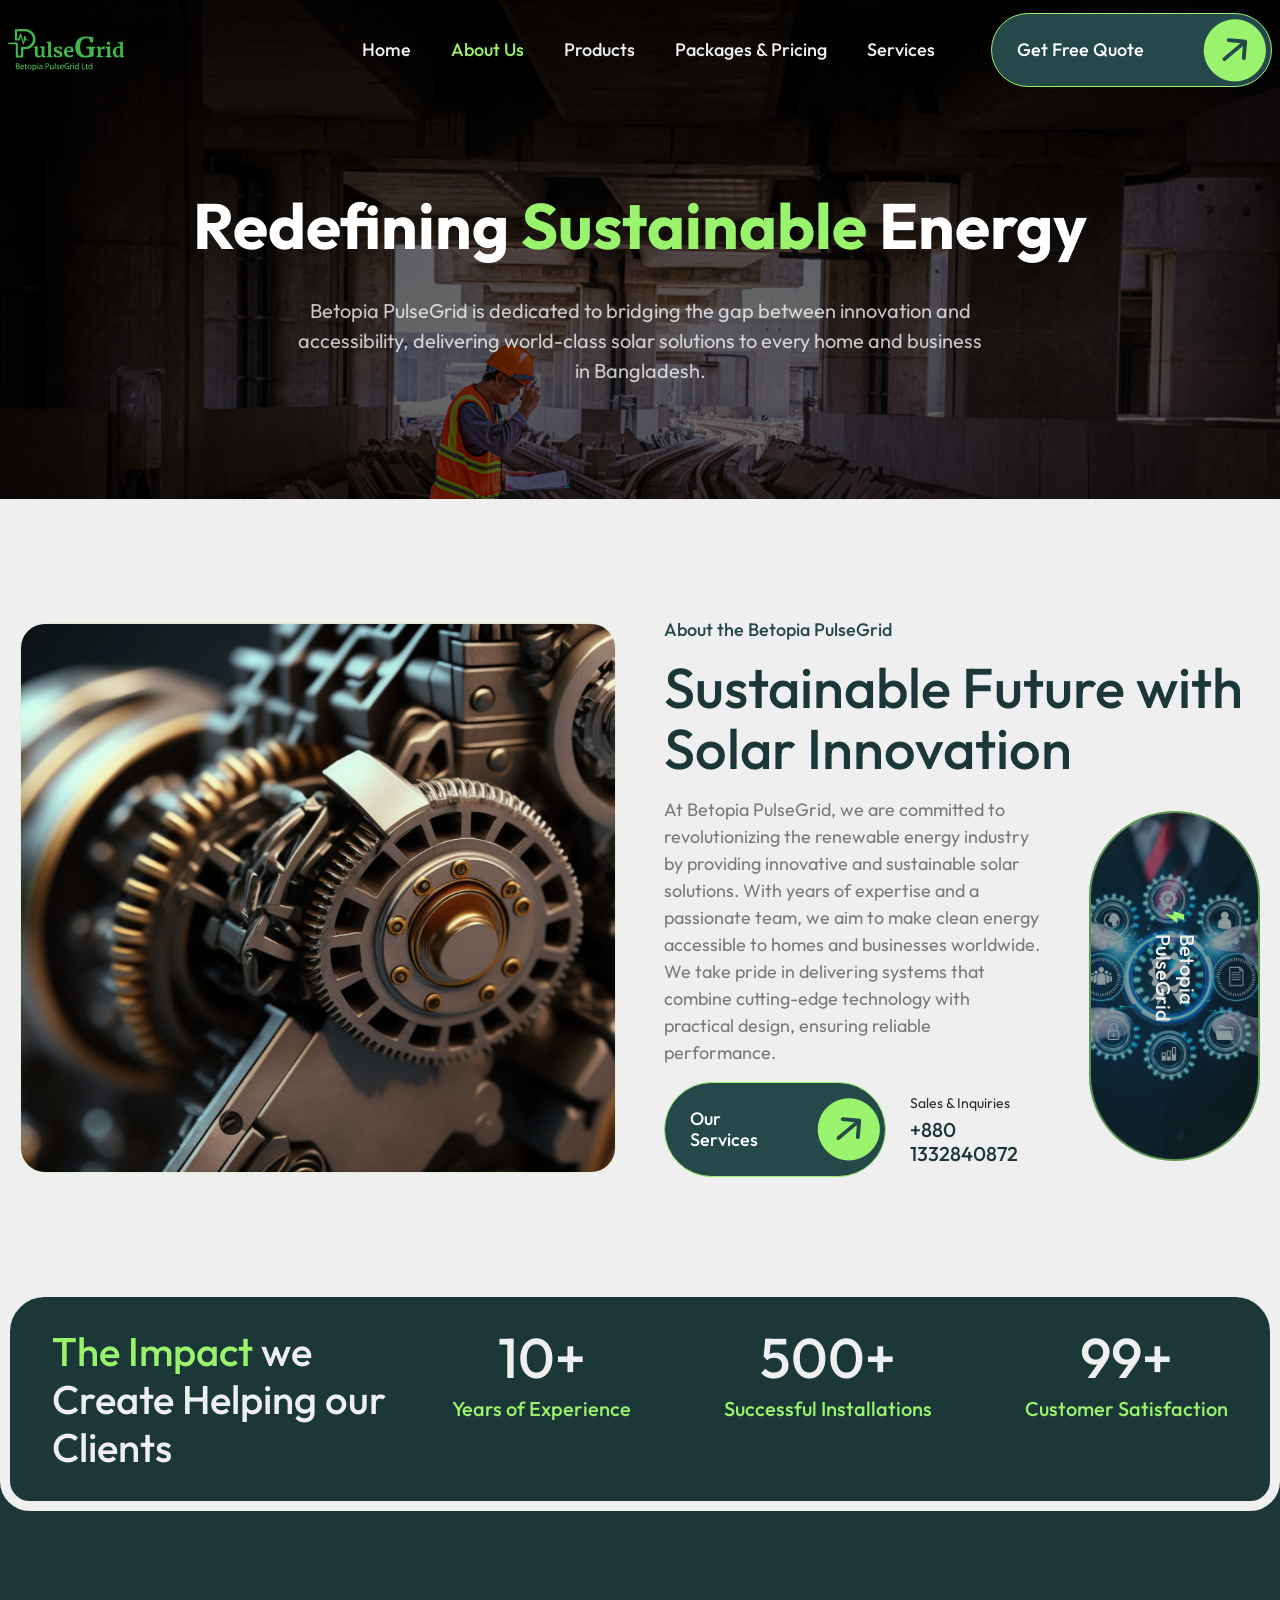
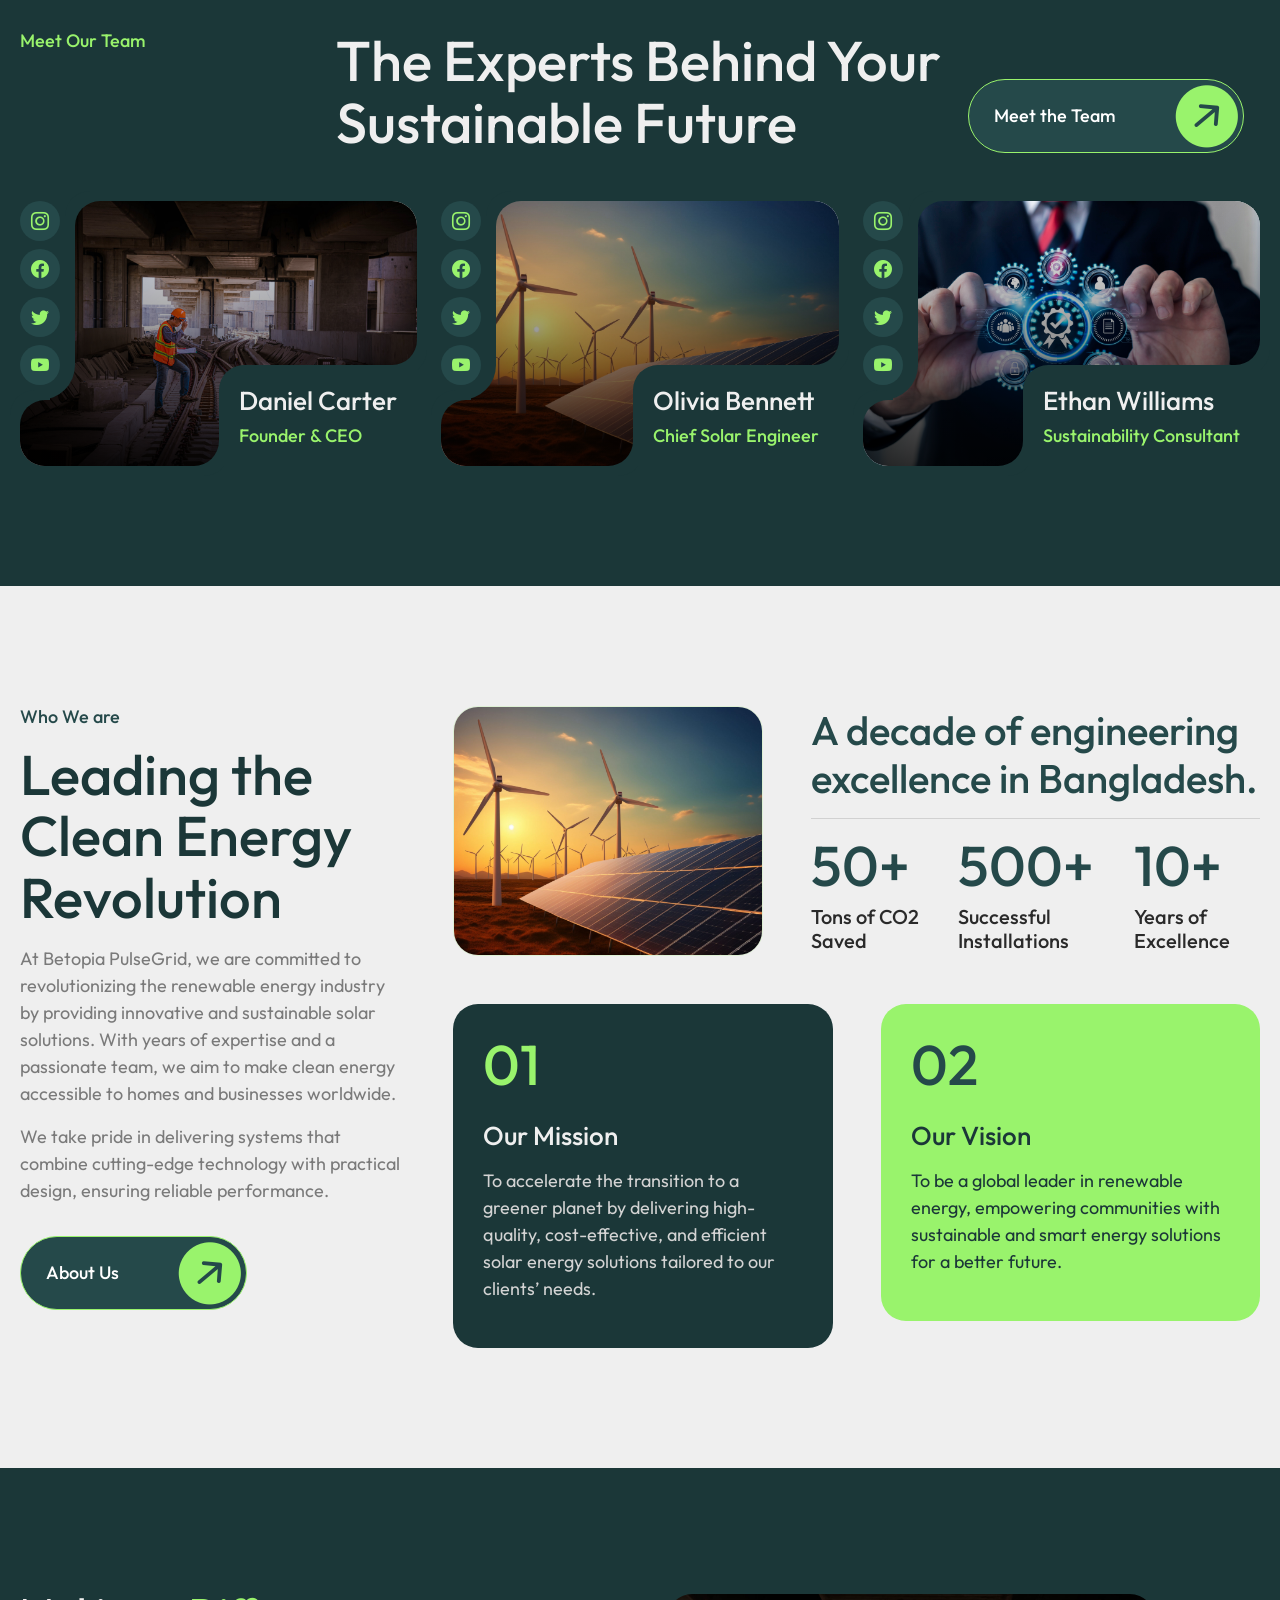
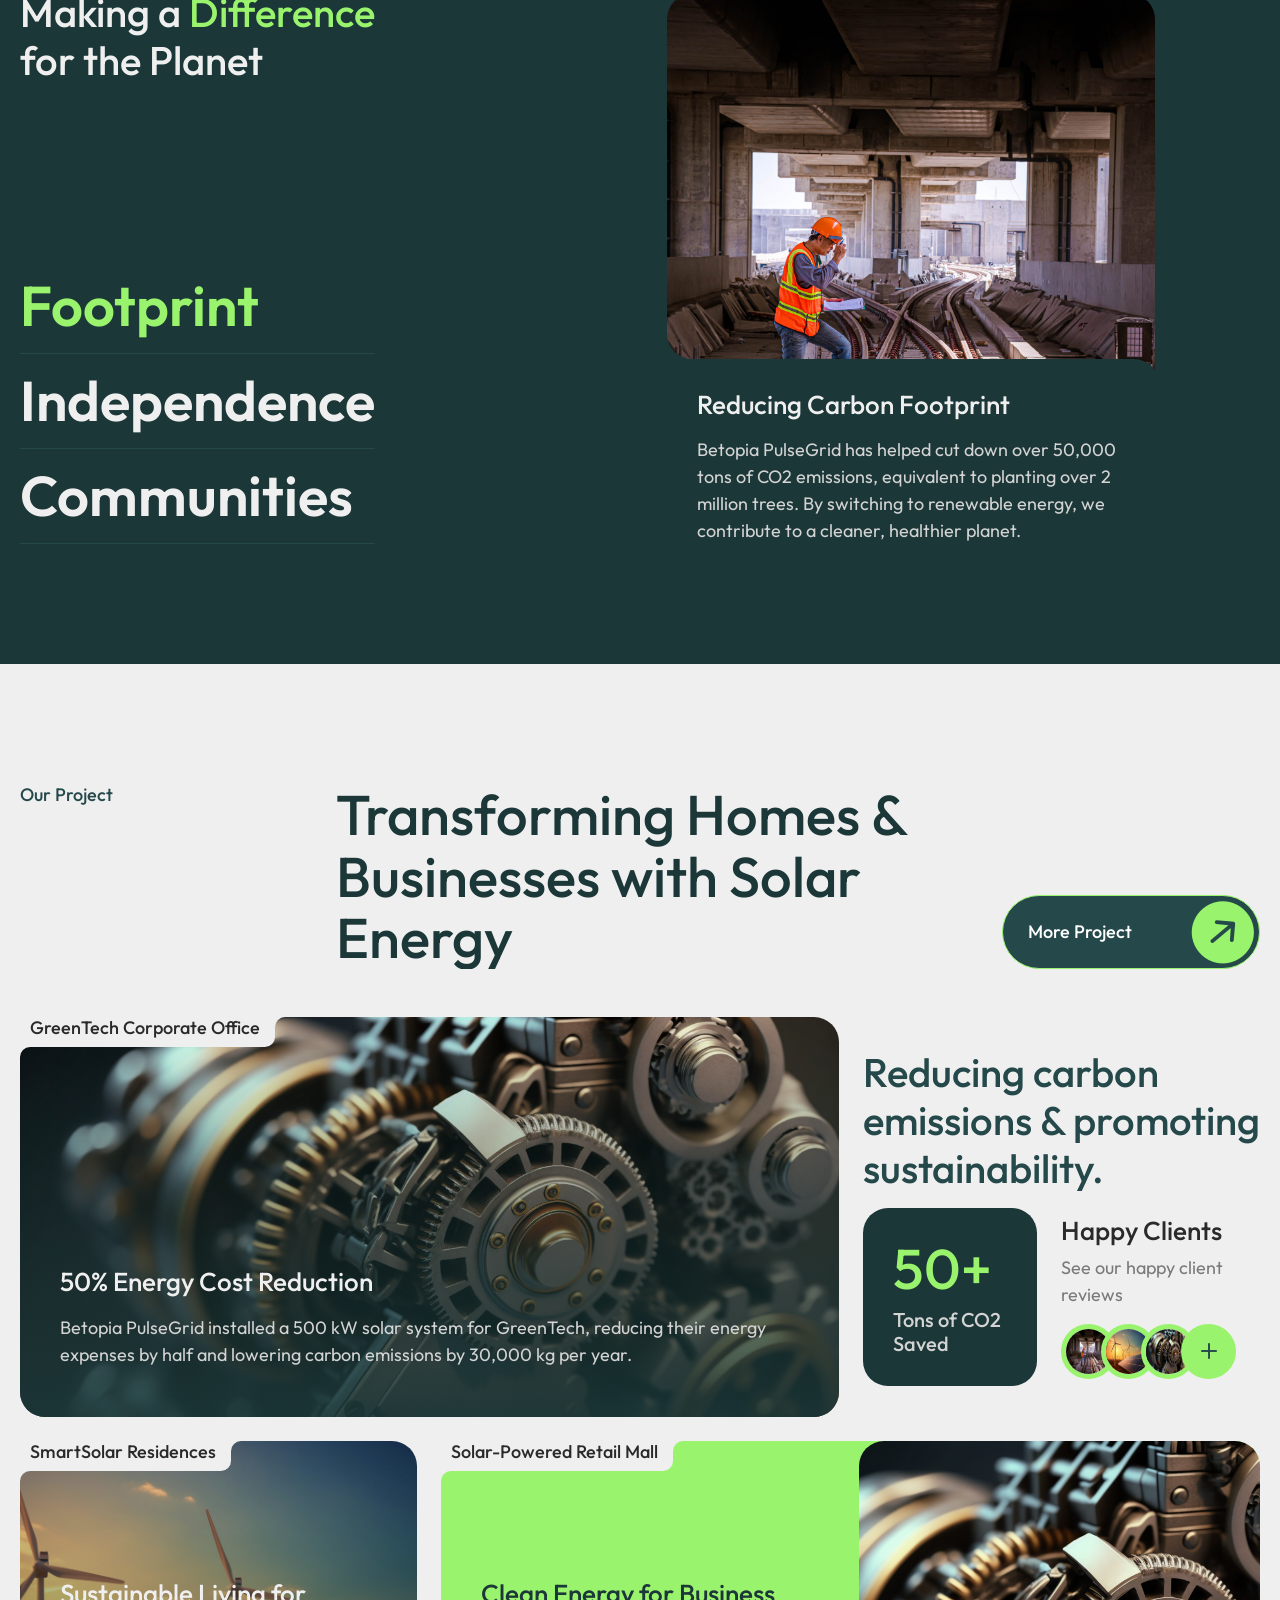
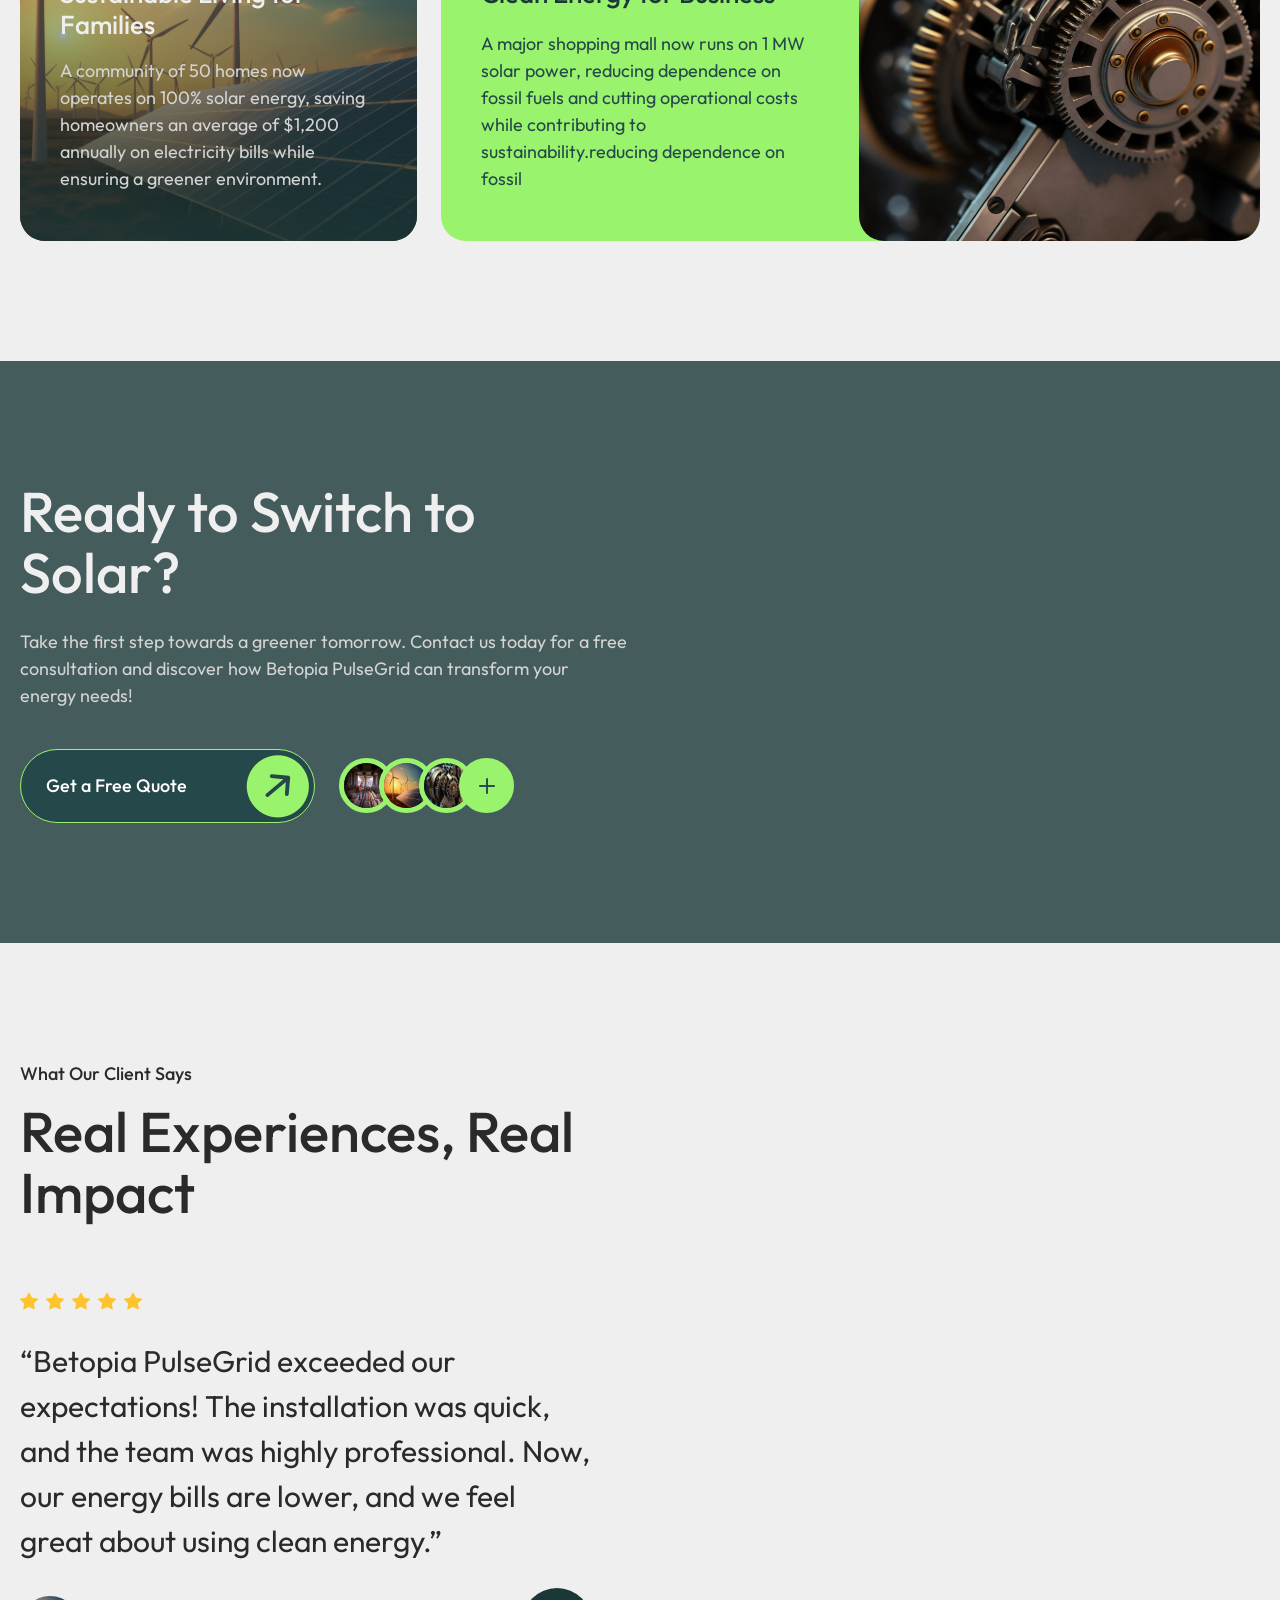
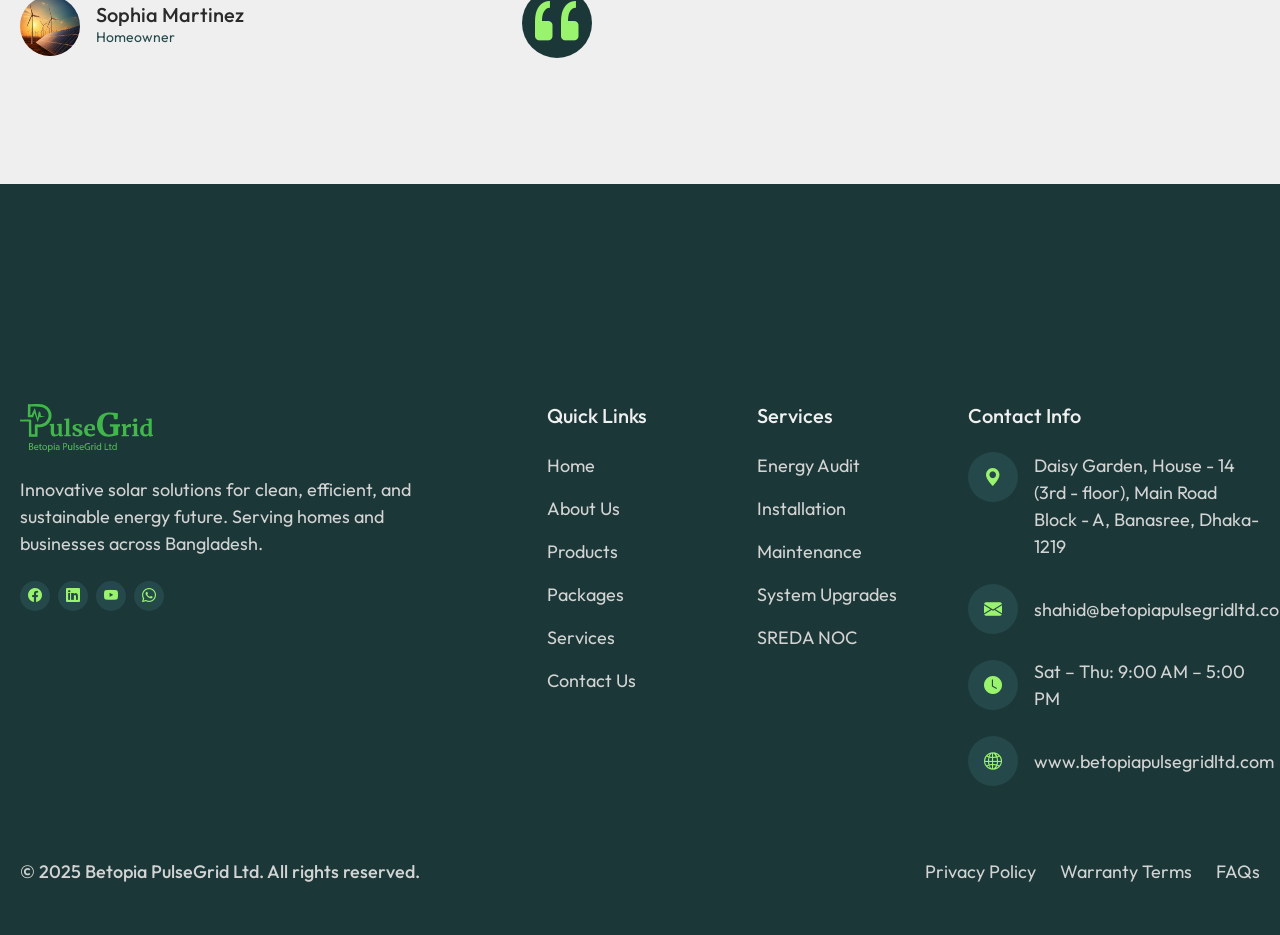
==== commit e54ef0f1: "chore: update contact information, email address, website URL, and WhatsApp links across site pages" ====
--- a/about-us.html
+++ b/about-us.html
@@ -118,7 +118,7 @@
 
                   <div class="d-flex flex-column text-center text-md-start">
                     <p class="text-small text-primary-color mb-1">Sales & Inquiries</p>
-                    <h5 class="mb-0"><a href="tel:880XXXXXXXXXX" class="text-heading-color-3">+880-XXXX-XXXXXX</a></h5>
+                    <h5 class="mb-0"><a href="tel:8801332840872" class="text-heading-color-3">+880 1332840872</a></h5>
                   </div>
                 </div>
               </div>
@@ -822,7 +822,7 @@
             <a href="https://facebook.com" class="icon-social"><i class="bi bi-facebook"></i></a>
             <a href="https://linkedin.com" class="icon-social"><i class="bi bi-linkedin"></i></a>
             <a href="https://youtube.com" class="icon-social"><i class="bi bi-youtube"></i></a>
-            <a href="https://wa.me/880XXXXXXXXXX" class="icon-social"><i class="bi bi-whatsapp"></i></a>
+            <a href="https://wa.me/8801332840872" class="icon-social"><i class="bi bi-whatsapp"></i></a>
           </div>
         </div>
         <div class="col-6 col-md-2 col-xl-2 mb-5 mb-md-0 offset-xl-1">
@@ -852,12 +852,12 @@
             <div class="d-flex align-items-start gap-3">
               <div class="icon-contact flex-shrink-0" style="width:50px;height:50px;font-size:18px;"><i class="bi bi-geo-alt-fill"></i></div>
               <div>
-                <p class="text-color-1 mb-0">Daisy Garden, House-14 (3rd Floor), Main Road Block-A, Banasree, Dhaka-1219</p>
+                <p class="text-color-1 mb-0">Daisy Garden, House - 14 (3rd - floor), Main Road Block - A, Banasree, Dhaka-1219</p>
               </div>
             </div>
             <div class="d-flex align-items-center gap-3">
               <div class="icon-contact flex-shrink-0" style="width:50px;height:50px;font-size:18px;"><i class="bi bi-envelope-fill"></i></div>
-              <a href="mailto:info@betopiapulsegrid.com" class="text-color-1 footer-link">info@betopiapulsegrid.com</a>
+              <a href="mailto:shahid@betopiapulsegridltd.com" class="text-color-1 footer-link">shahid@betopiapulsegridltd.com</a>
             </div>
             <div class="d-flex align-items-center gap-3">
               <div class="icon-contact flex-shrink-0" style="width:50px;height:50px;font-size:18px;"><i class="bi bi-clock-fill"></i></div>
@@ -865,7 +865,7 @@
             </div>
             <div class="d-flex align-items-center gap-3">
               <div class="icon-contact flex-shrink-0" style="width:50px;height:50px;font-size:18px;"><i class="bi bi-globe2"></i></div>
-              <a href="https://www.betopiapulsegrid.com" class="text-color-1 footer-link">www.betopiapulsegrid.com</a>
+              <a href="https://www.betopiapulsegridltd.com" class="text-color-1 footer-link">www.betopiapulsegridltd.com</a>
             </div>
           </div>
         </div>
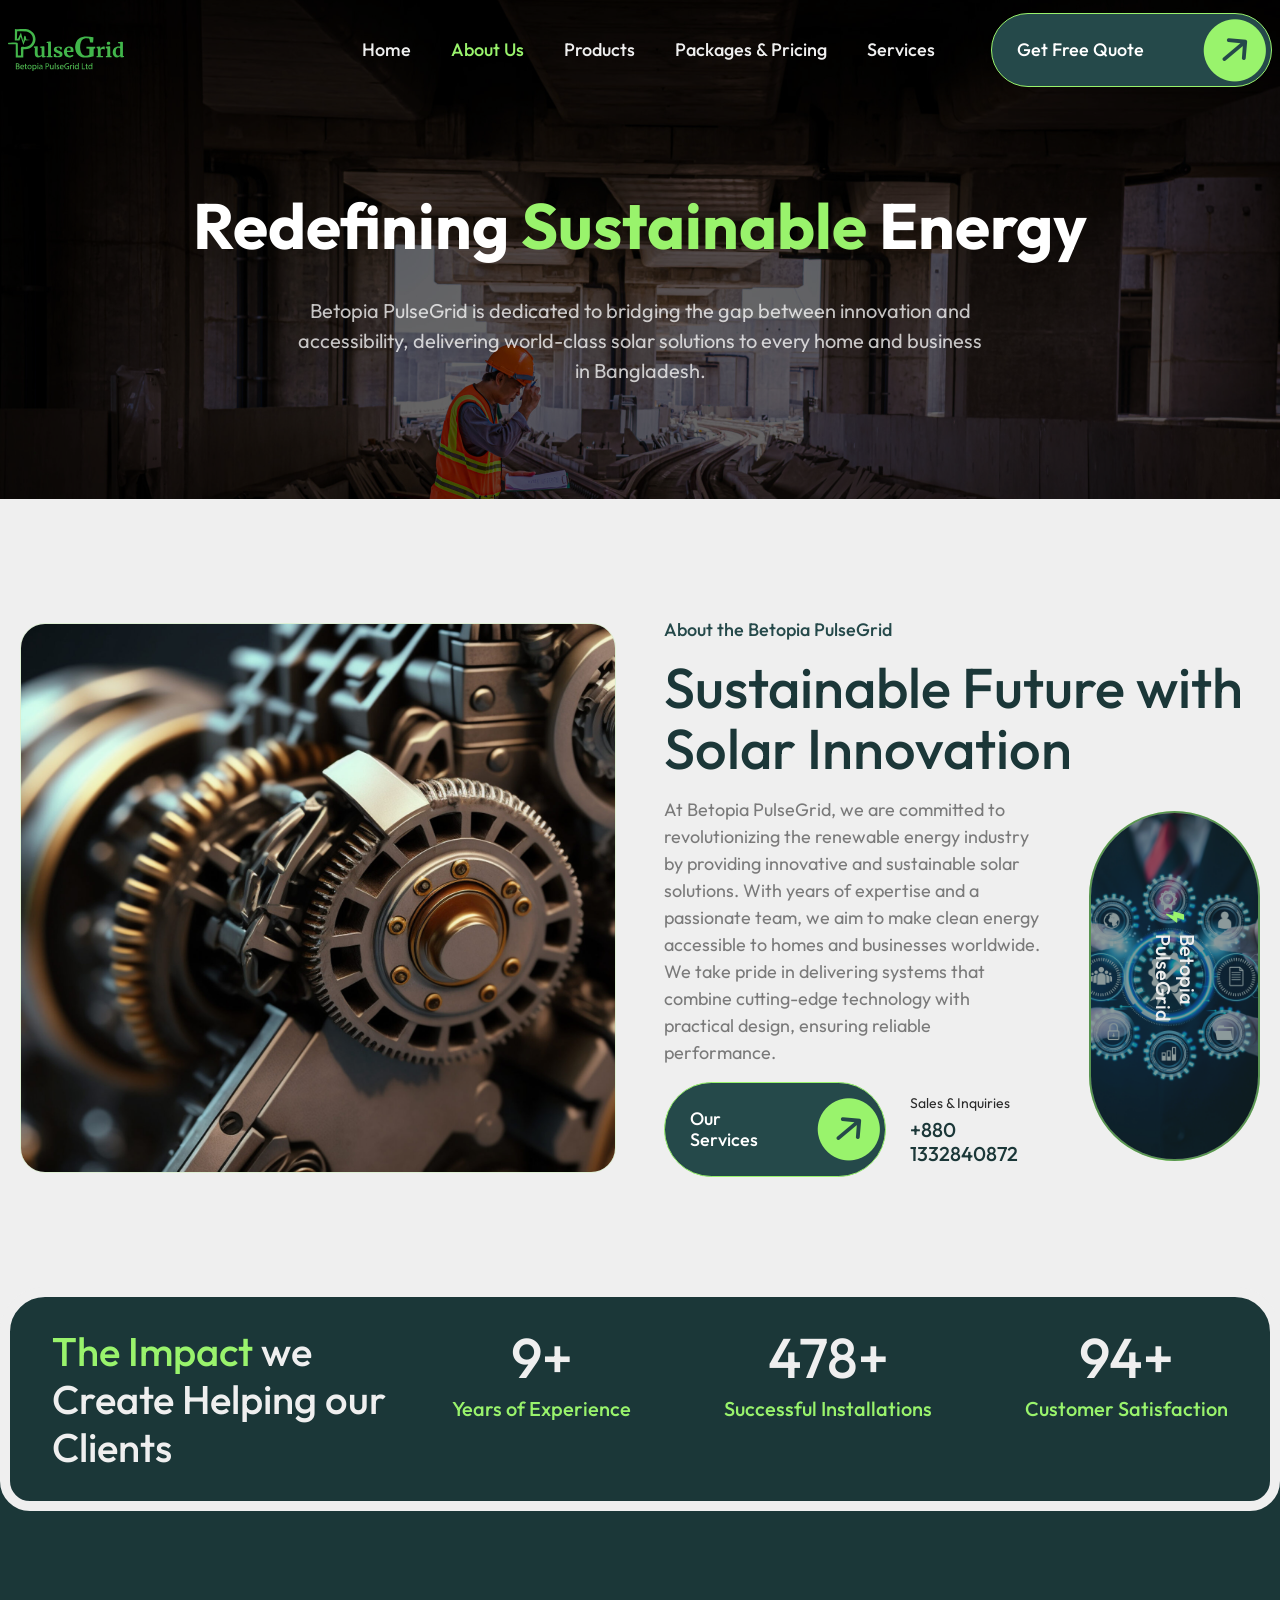
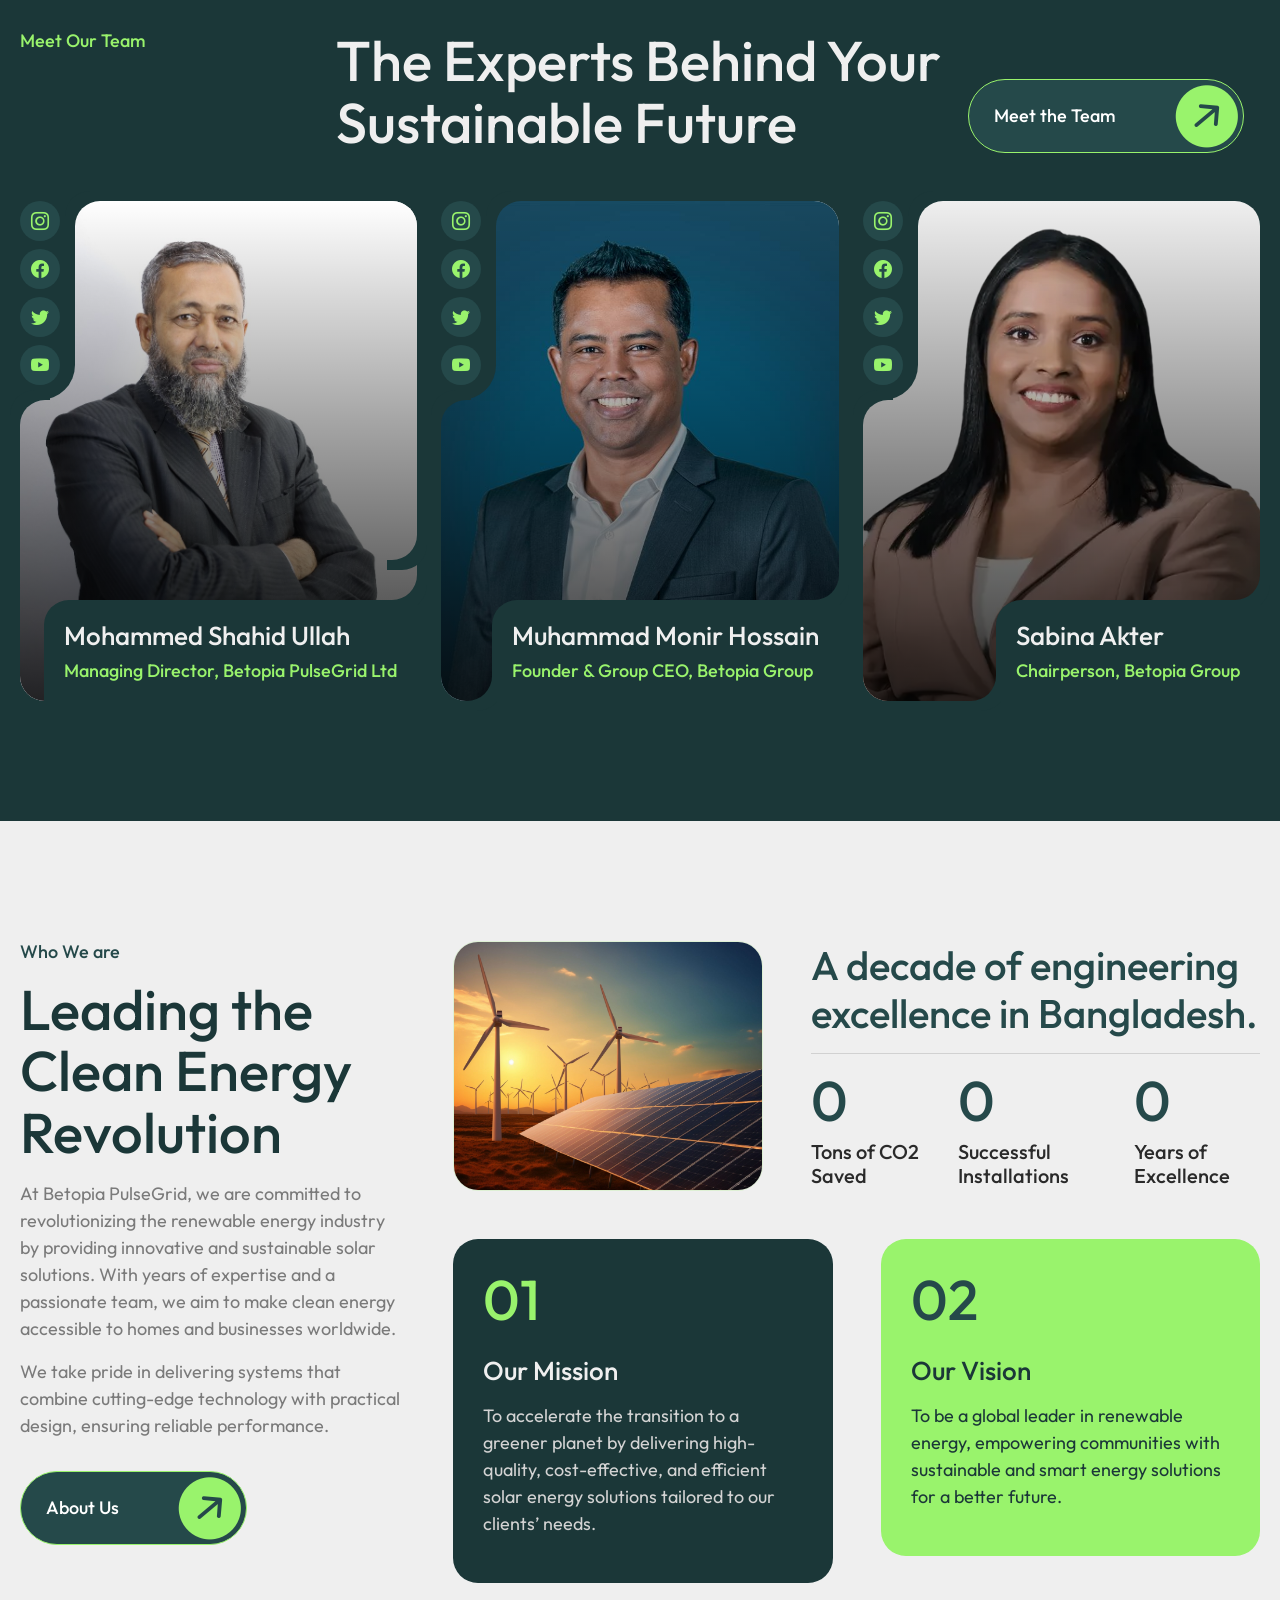
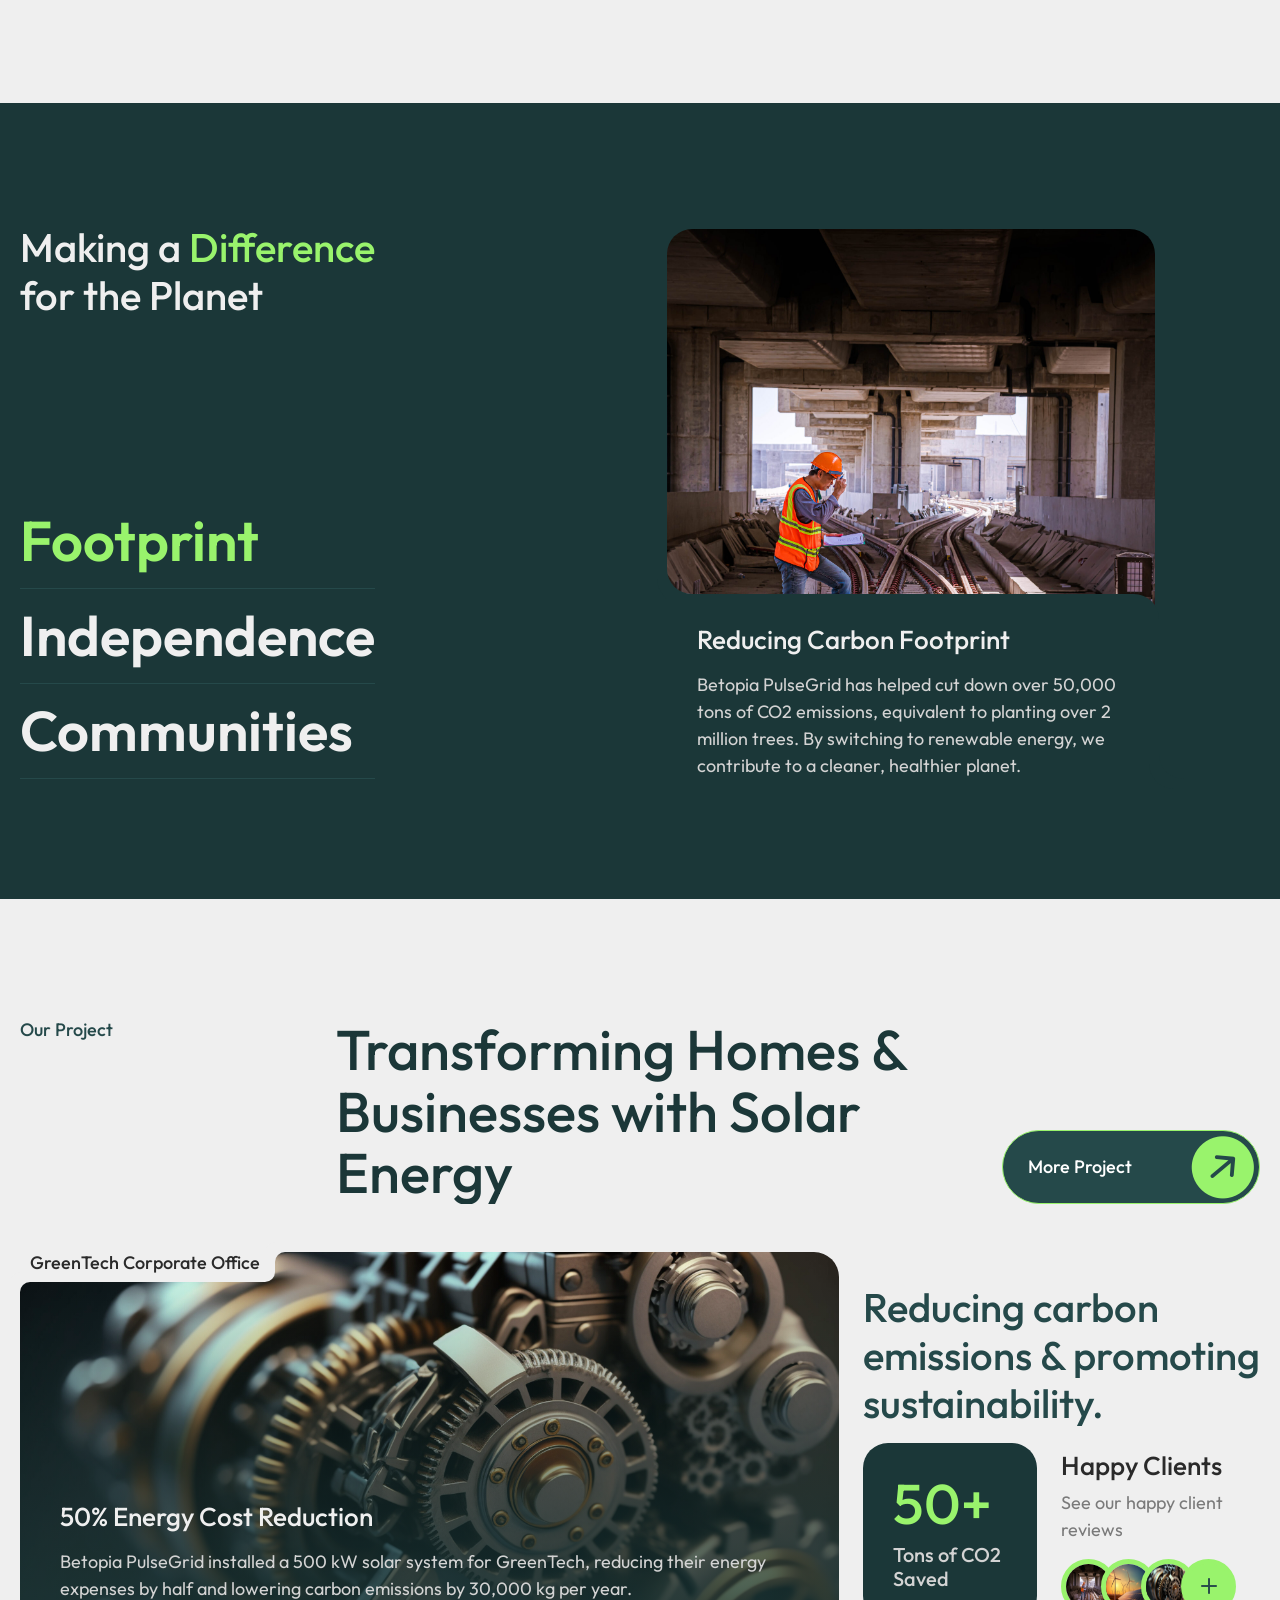
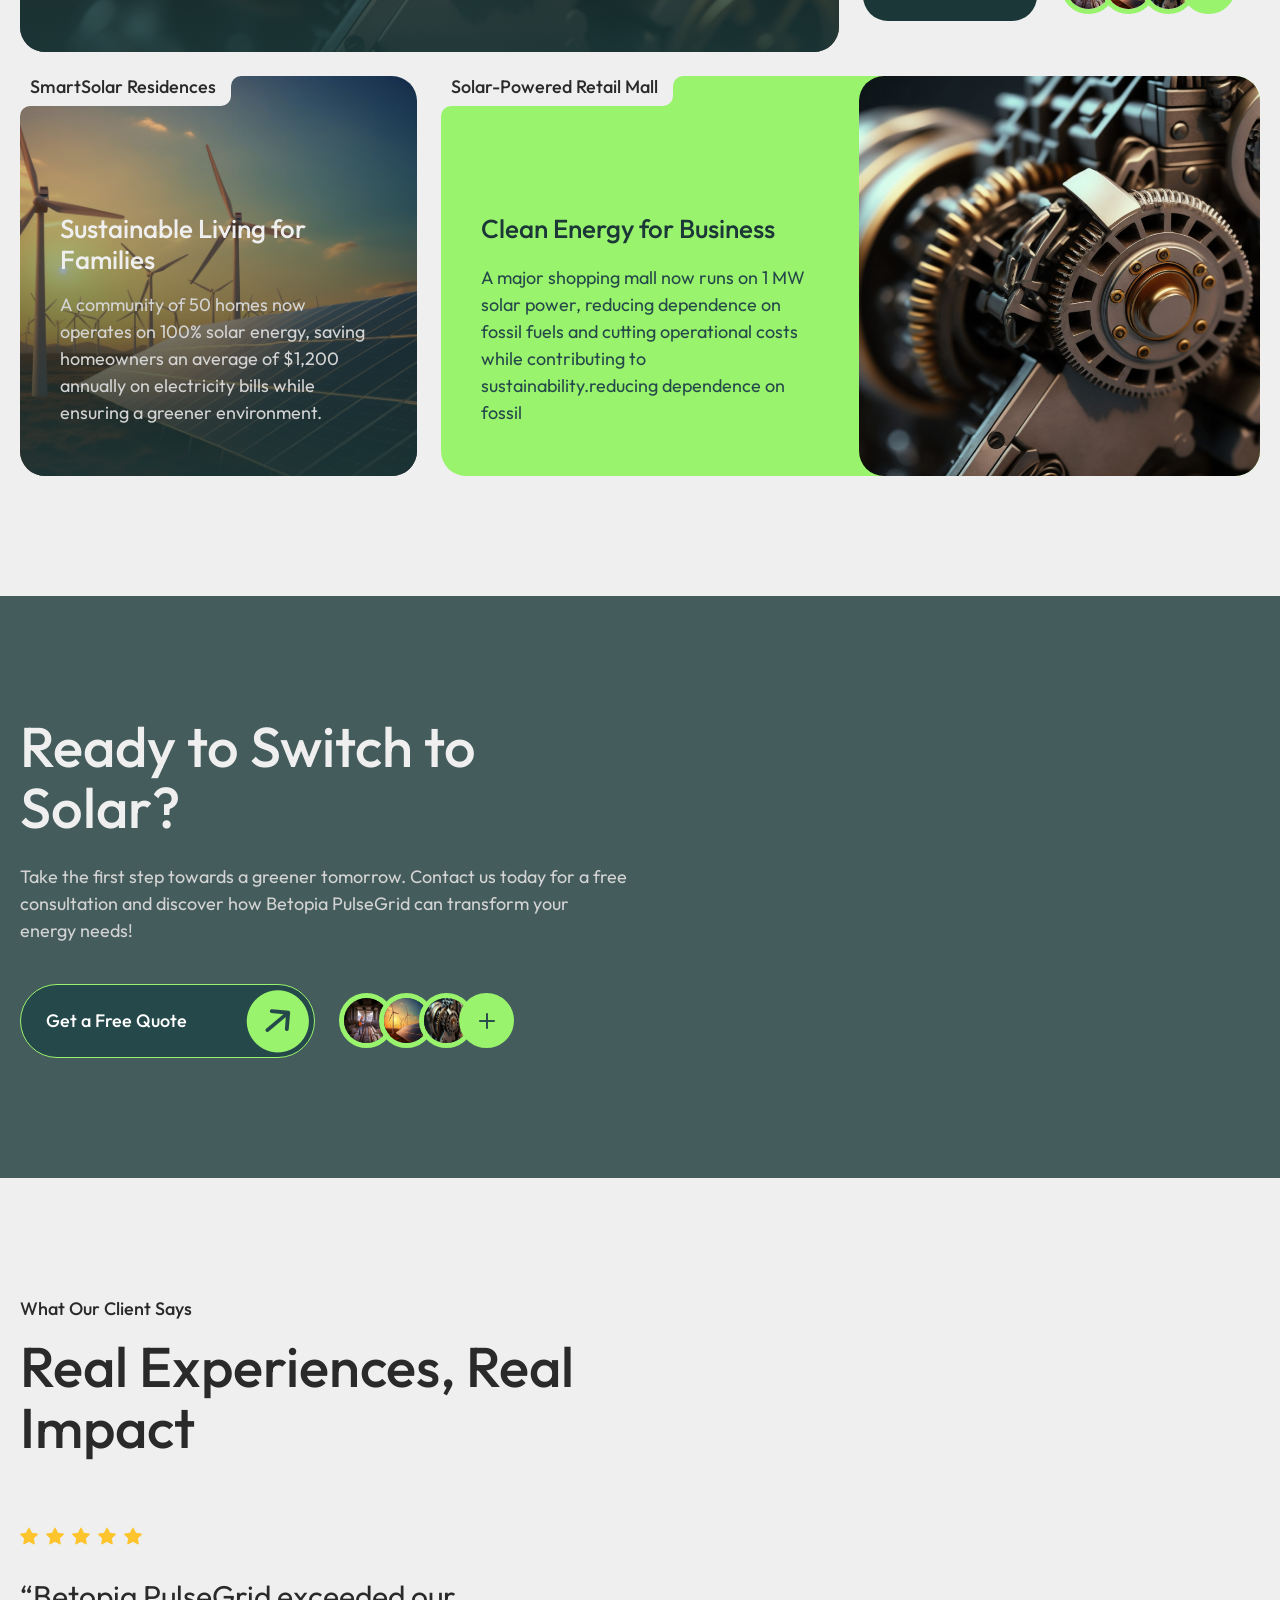
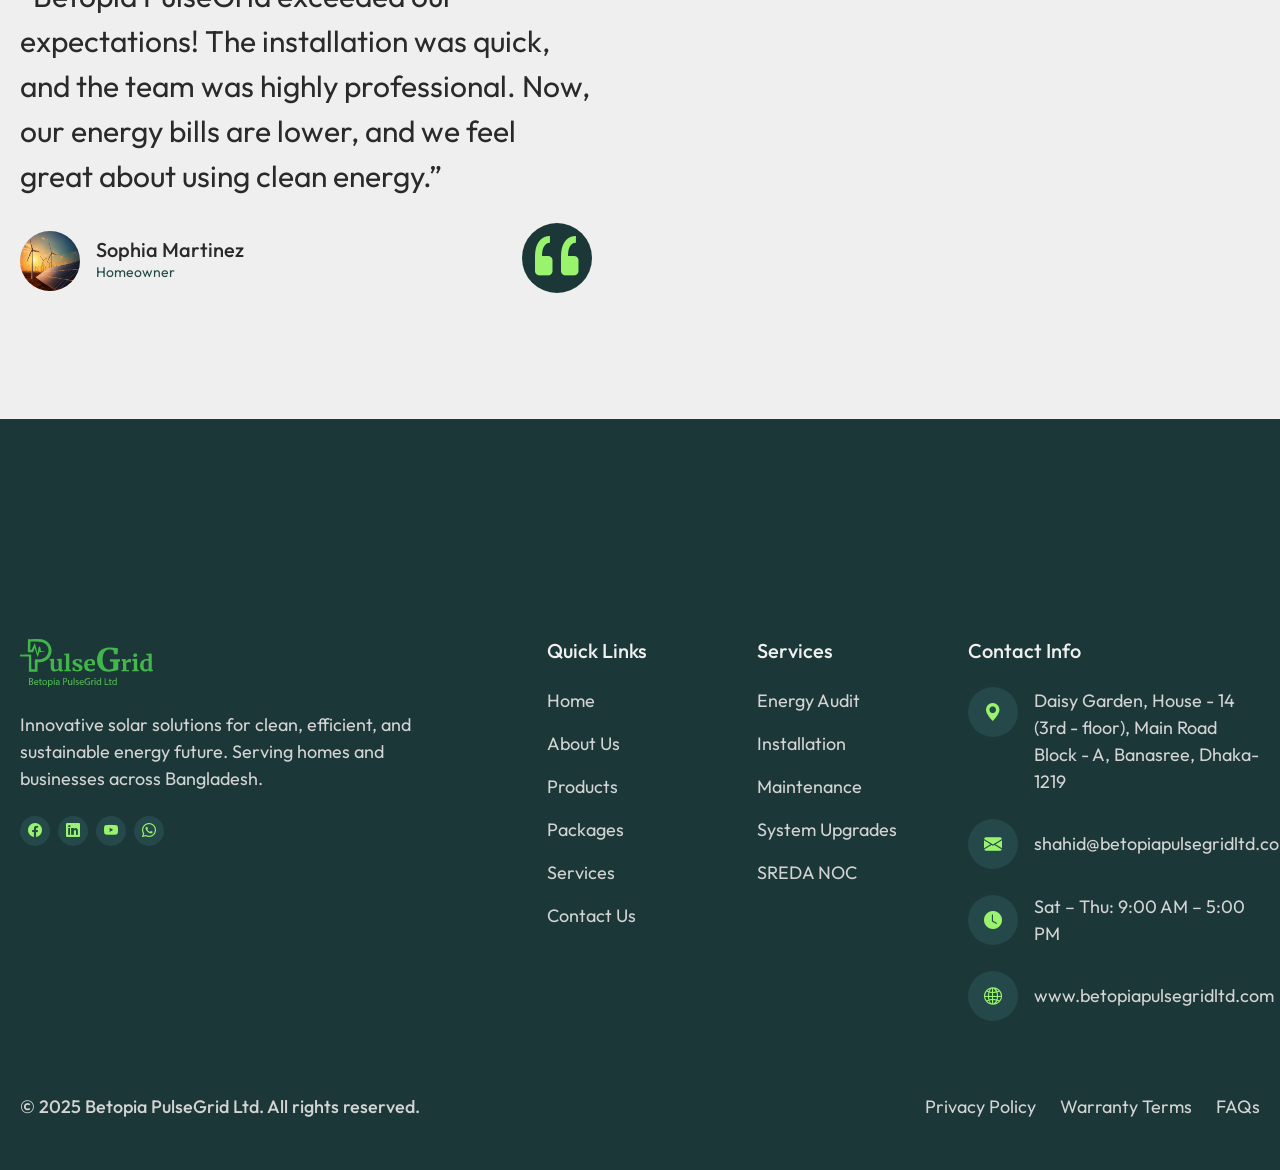
==== commit 25dec3f4: "feat: update team member profiles and images on about-us page" ====
--- a/about-us.html
+++ b/about-us.html
@@ -207,7 +207,7 @@
           <div class="col-12 col-md-6 col-xl-4 mb-4 mb-xl-0" data-aos="fade-right" data-aos-delay="600" data-aos-duration="800">
             <div class="team-box">
               <div class="bg-overlay-2"></div>
-              <img src="images/10001.jpg"
+              <img src="images/shahid.jpg"
 i                alt="workman-in-hazmat-suit-cleaning" class="w-100 h-100">
               <div class="team-social">
                 <div class="team-social-inner">
@@ -230,8 +230,8 @@
                 <div class="spacer-bottom-right-40"></div>
                 <div class="d-flex align-items-end">
                   <div class="team-content">
-                    <h4 class="mb-2 text-secondary-color">Daniel Carter</h4>
-                    <h6 class="m-0 text-heading-color-1">Founder & CEO</h6>
+                    <h4 class="mb-2 text-secondary-color">Mohammed Shahid Ullah</h4>
+                    <h6 class="m-0 text-heading-color-1">Managing Director, Betopia PulseGrid Ltd</h6>
                   </div>
                 </div>
               </div>
@@ -240,7 +240,7 @@
           <div class="col-12 col-md-6 col-xl-4 mb-4 mb-xl-0" data-aos="fade-right" data-aos-delay="400" data-aos-duration="800">
             <div class="team-box">
               <div class="bg-overlay-2"></div>
-              <img src="images/10002.jpg"
+              <img src="images/monirsir.jpg"
                 alt="a-woman-with-dark-hair-in-a-jacket-holds" class="w-100 h-100">
               <div class="team-social">
                 <div class="team-social-inner">
@@ -263,8 +263,8 @@
                 <div class="spacer-bottom-right-40"></div>
                 <div class="d-flex align-items-end">
                   <div class="team-content">
-                    <h4 class="mb-2 text-secondary-color">Olivia Bennett</h4>
-                    <h6 class="m-0 text-heading-color-1">Chief Solar Engineer</h6>
+                    <h4 class="mb-2 text-secondary-color">Muhammad Monir Hossain</h4>
+                    <h6 class="m-0 text-heading-color-1">Founder & Group CEO, Betopia Group</h6>
                   </div>
                 </div>
               </div>
@@ -273,7 +273,7 @@
           <div class="col-12 col-md-6 col-xl-4" data-aos="fade-right" data-aos-delay="200" data-aos-duration="800">
             <div class="team-box">
               <div class="bg-overlay-2"></div>
-              <img src="images/10003.jpg"
+              <img src="images/chairperson.webp"
                 alt="hispanic-businessman-with-arms-crossed-looking" class="w-100 h-100">
               <div class="team-social">
                 <div class="team-social-inner">
@@ -296,8 +296,8 @@
                 <div class="spacer-bottom-right-40"></div>
                 <div class="d-flex align-items-end">
                   <div class="team-content">
-                    <h4 class="mb-2 text-secondary-color">Ethan Williams</h4>
-                    <h6 class="m-0 text-heading-color-1">Sustainability Consultant</h6>
+                    <h4 class="mb-2 text-secondary-color">Sabina Akter</h4>
+                    <h6 class="m-0 text-heading-color-1">Chairperson, Betopia Group</h6>
                   </div>
                 </div>
               </div>
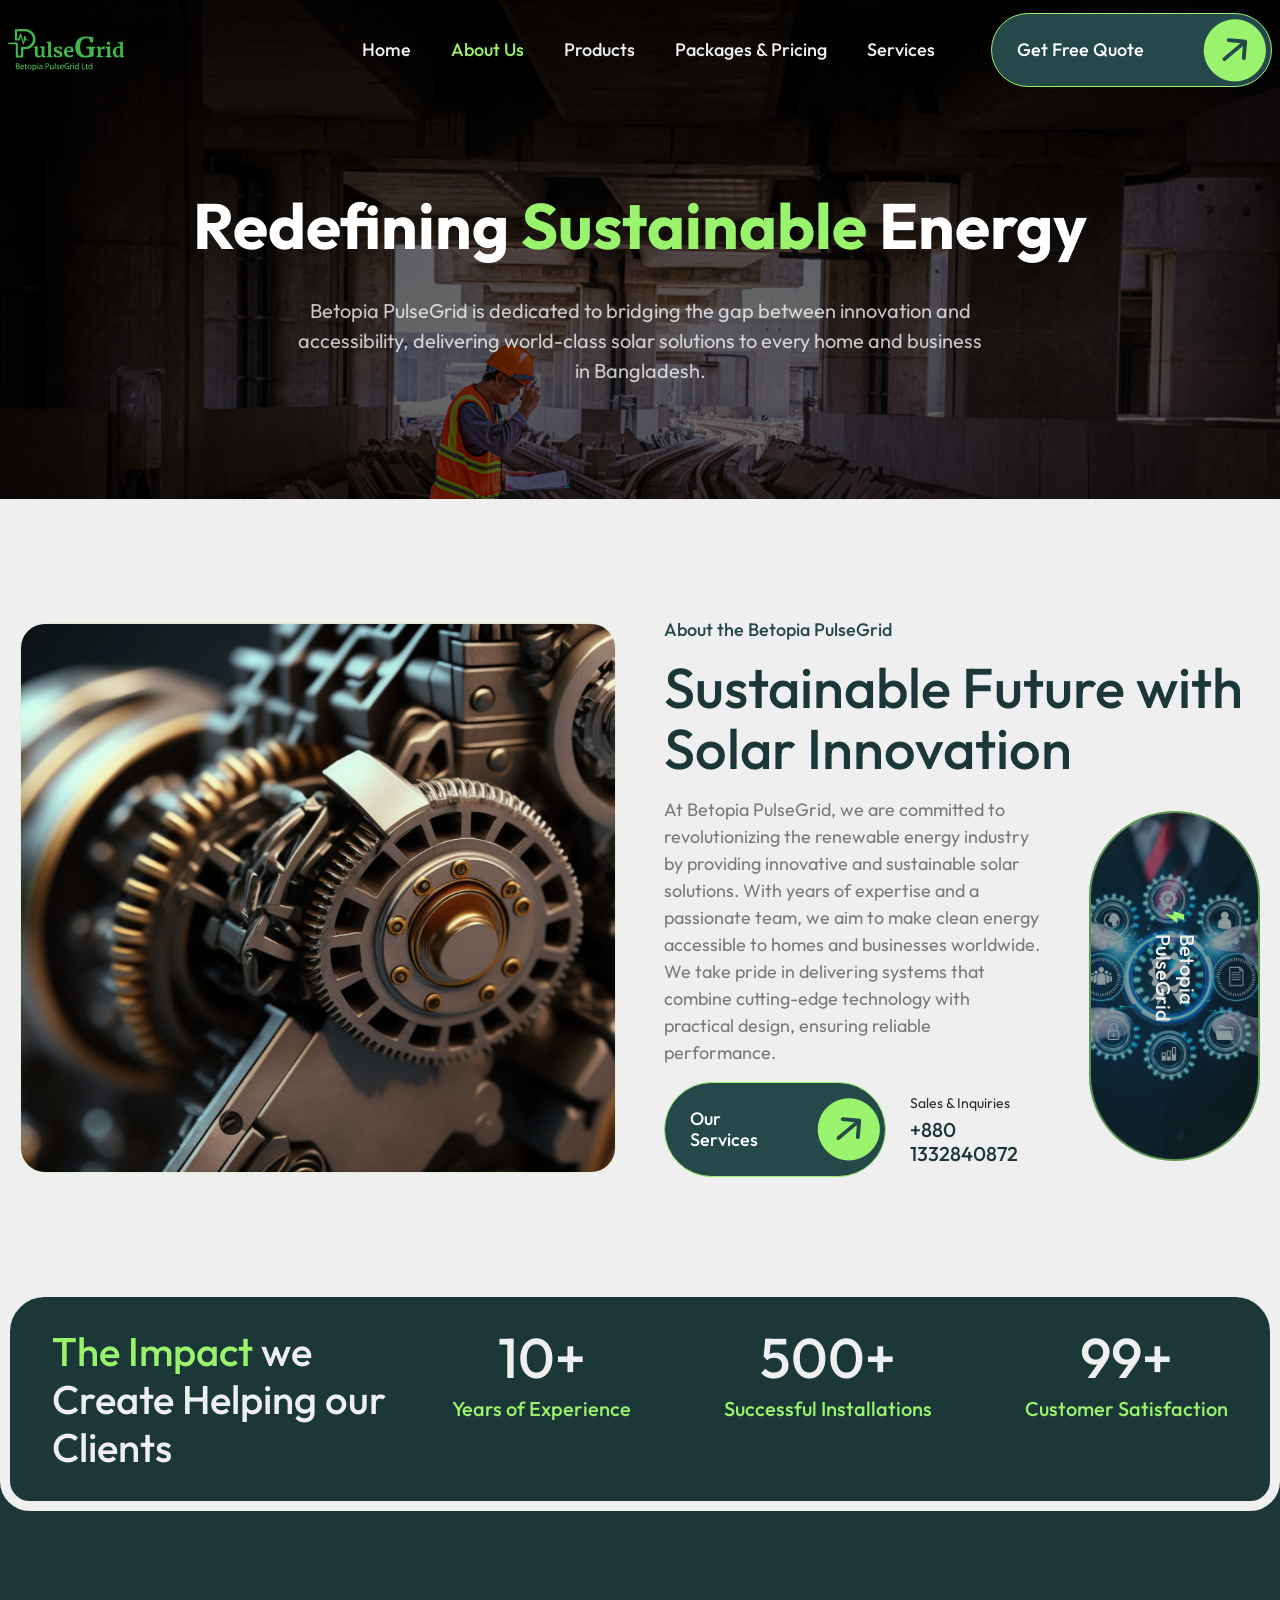
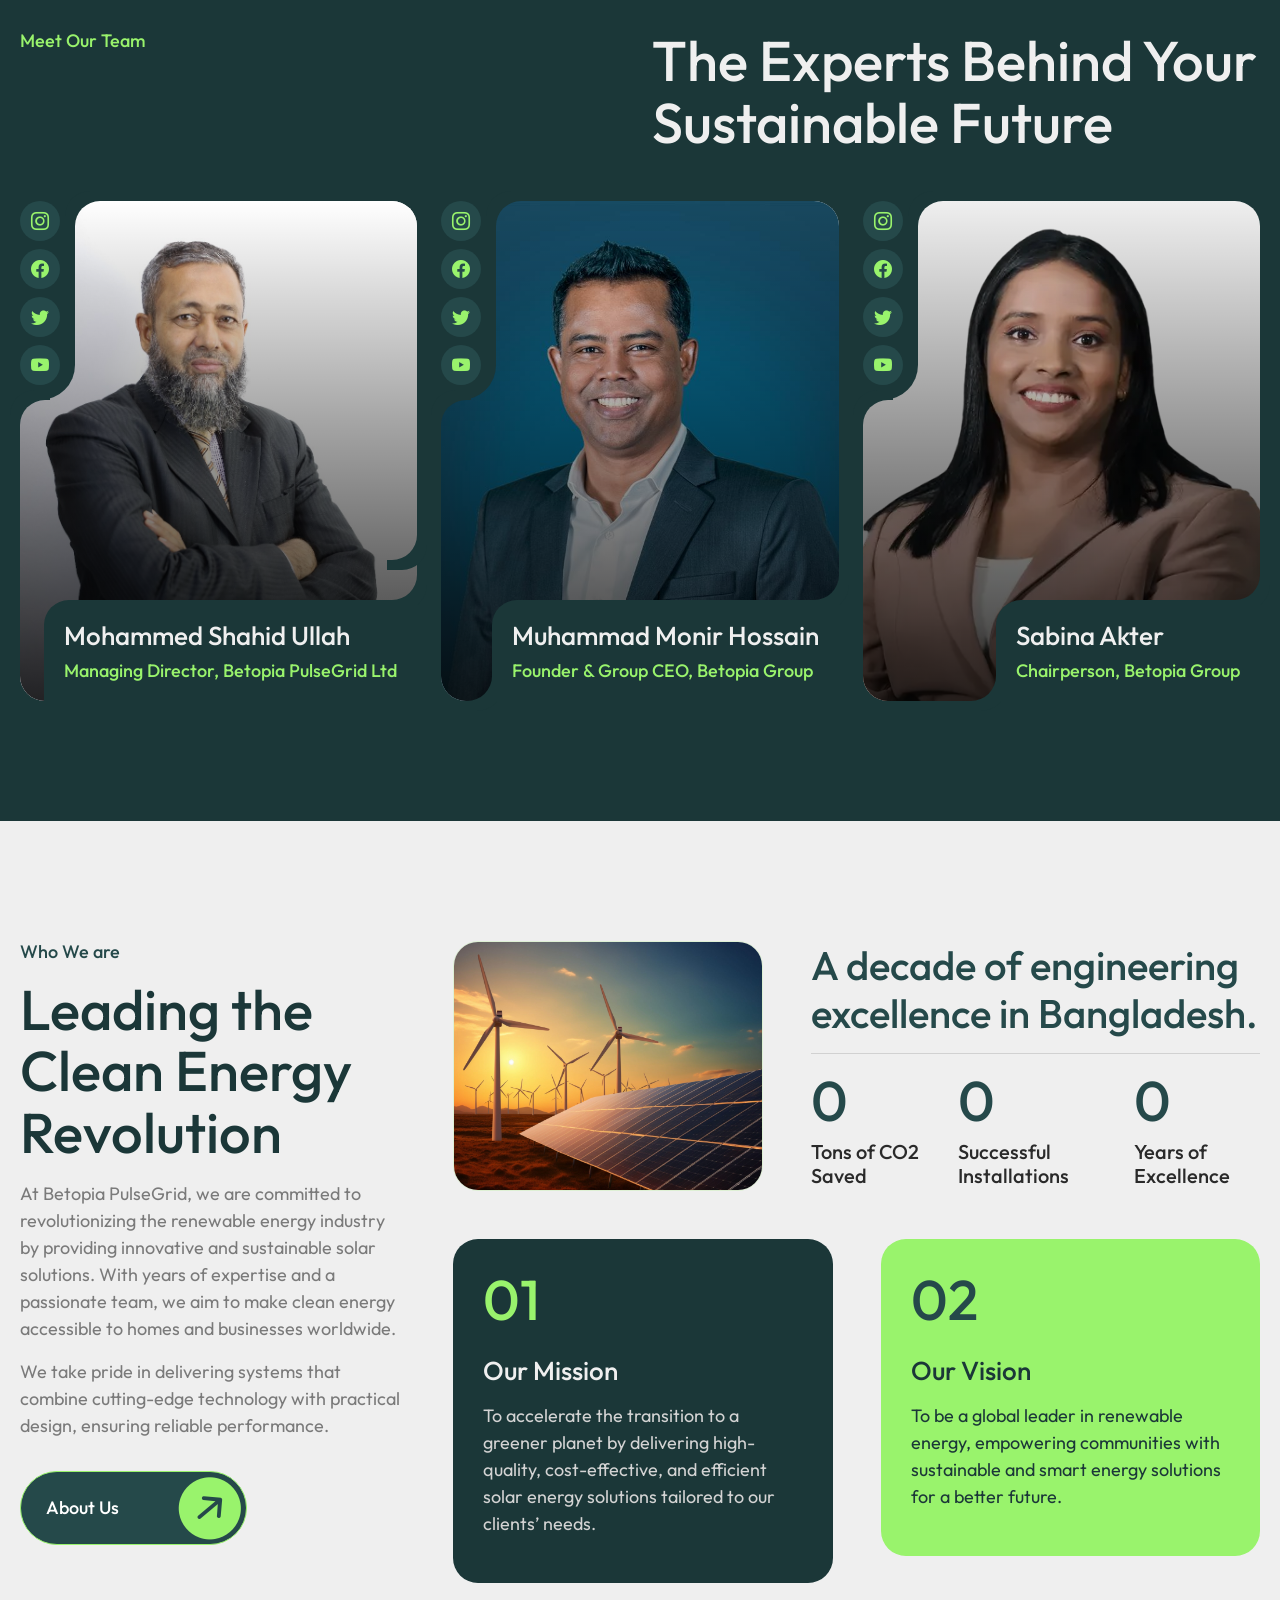
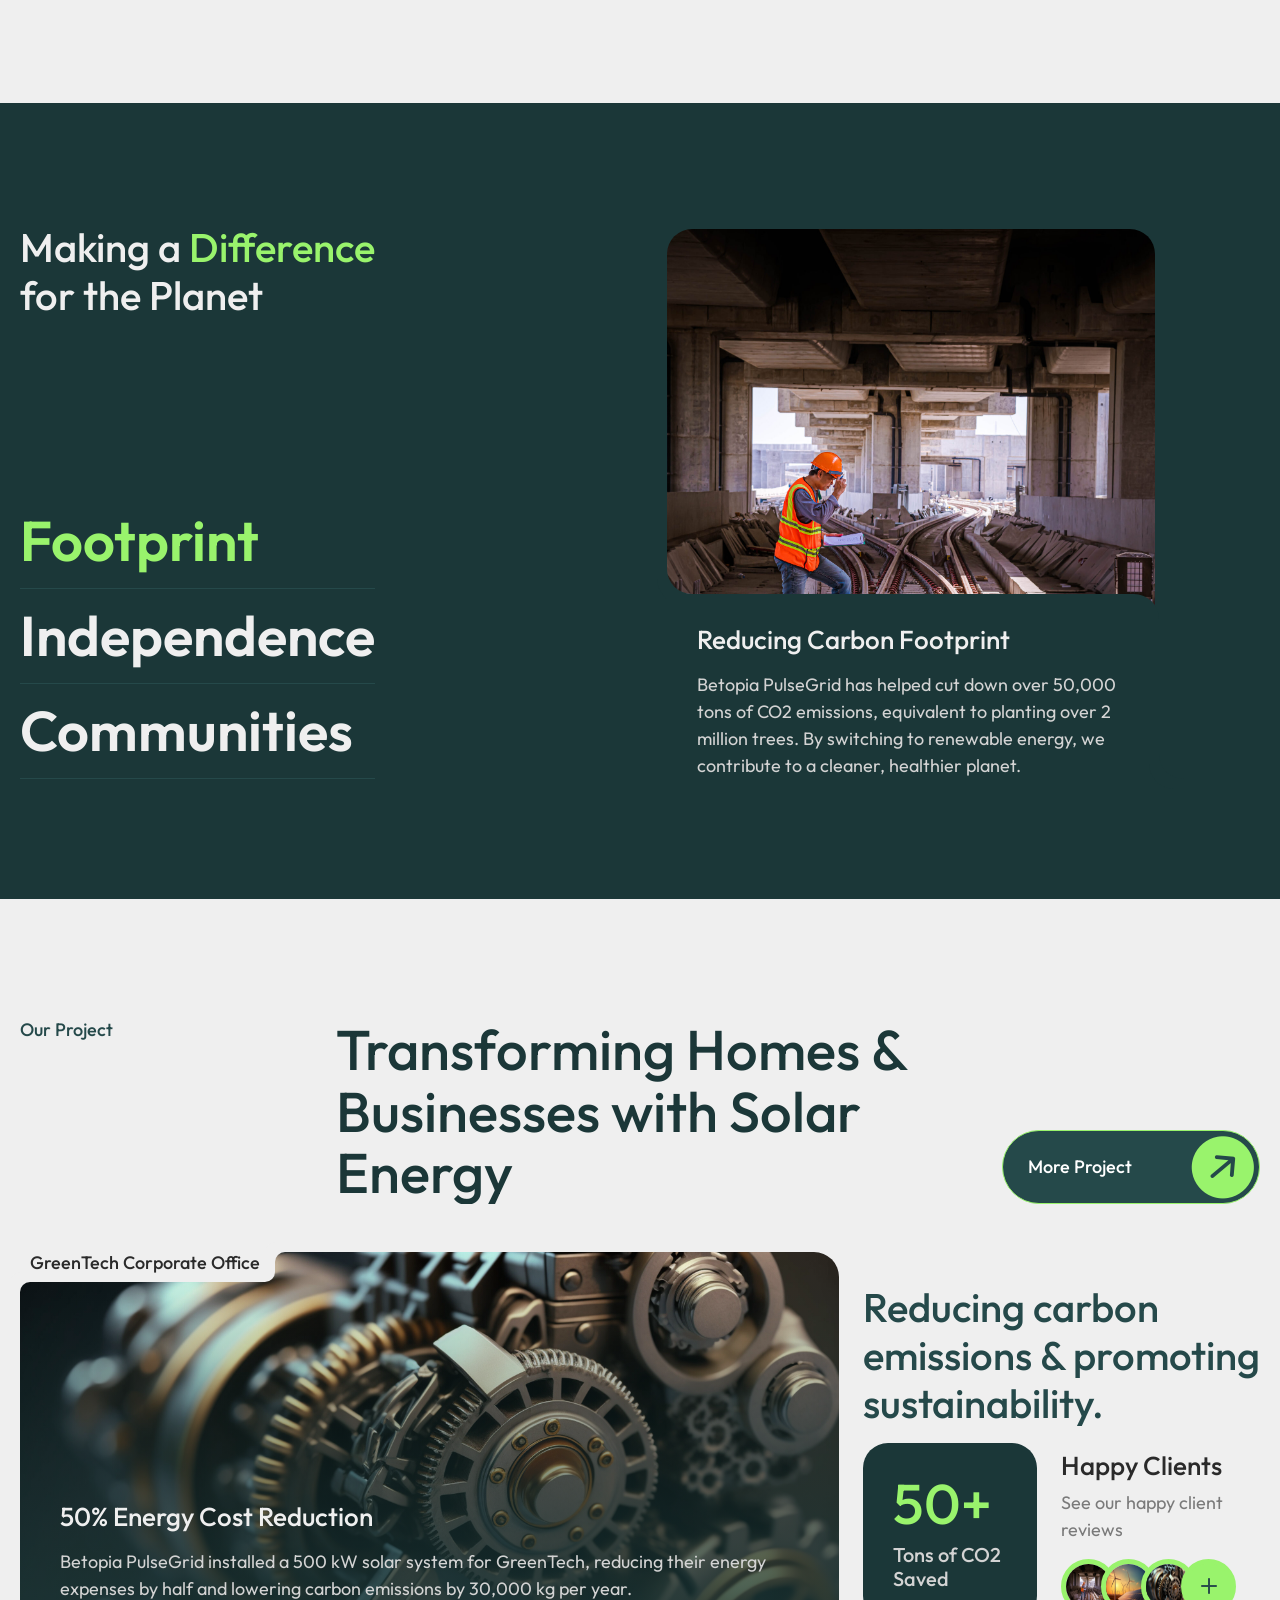
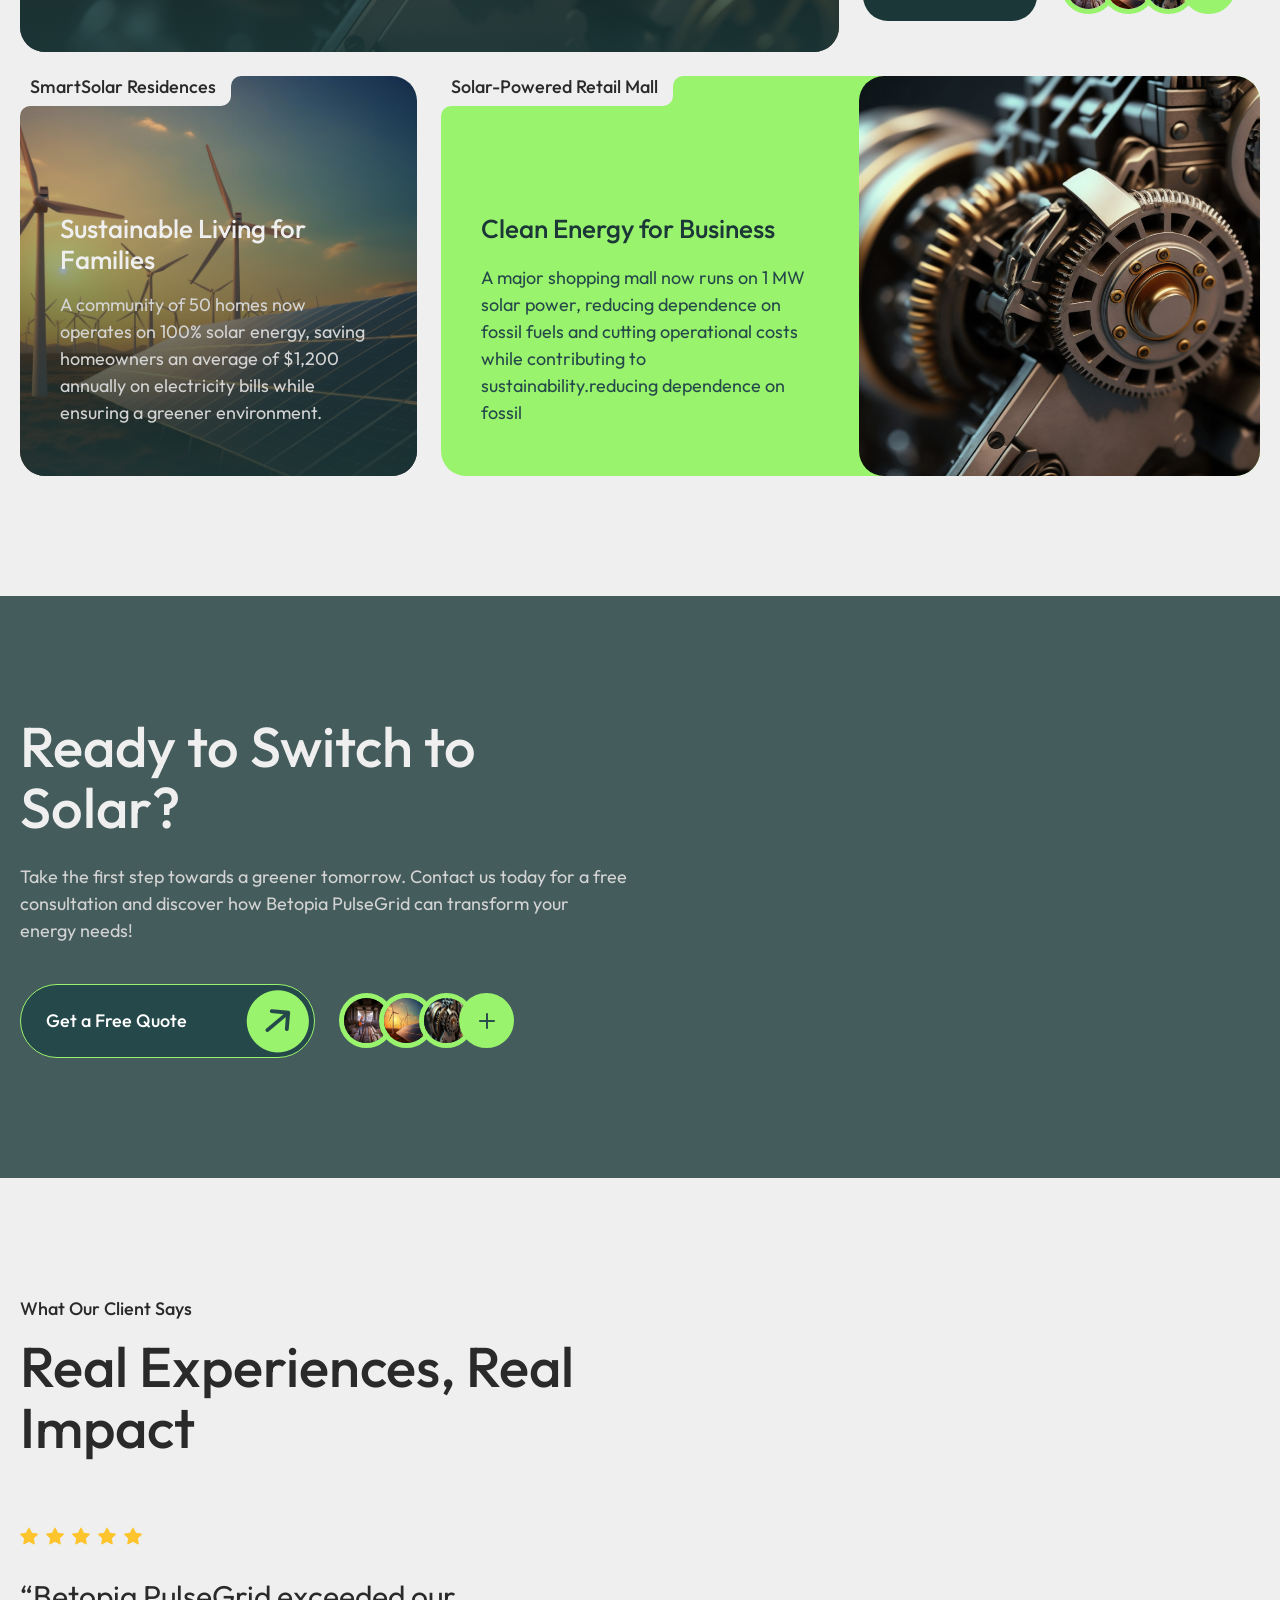
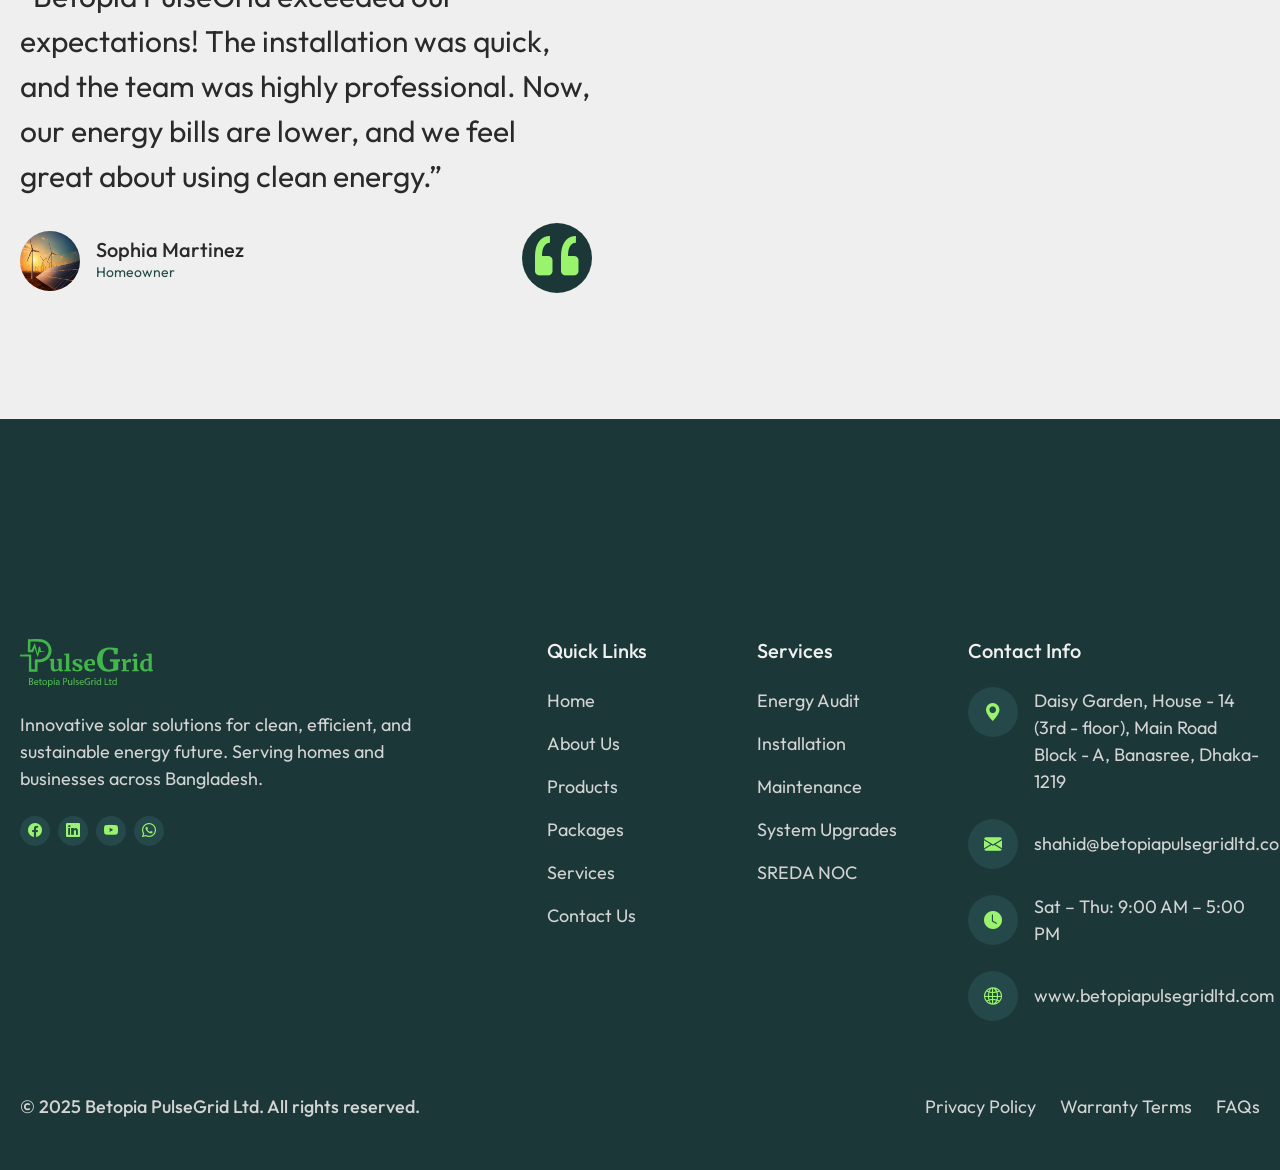
==== commit c45c8fc8: "style: adjust column width and remove Meet the Team button from about-us section" ====
--- a/about-us.html
+++ b/about-us.html
@@ -189,18 +189,12 @@
     <section class="section expertise bg-heading-color-3">
       <div class="b-container d-flex flex-column gap-5">
         <div class="row">
-          <div class="col-12 col-xl-3">
+          <div class="col-12 col-xl-6">
             <h6 class="mb-4 mb-xl-0 text-heading-color-1">Meet Our Team</h6>
           </div>
           <div class="col-12 col-xl-6 overflow-hidden">
             <h2 class="mb-4 mb-xl-0 text-secondary-color">
               The Experts Behind Your Sustainable Future</h2>
-          </div>
-          <div class="col-12 col-xl-3 d-flex align-items-end align-self-end">
-            <a href="our-expertise.html" class="btn-cta-primary align-self-start">
-              <span class="btn-text">Meet the Team</span>
-              <i class="bi bi-arrow-right-circle-fill btn-icon-primary"></i>
-            </a>
           </div>
         </div>
         <div class="row">
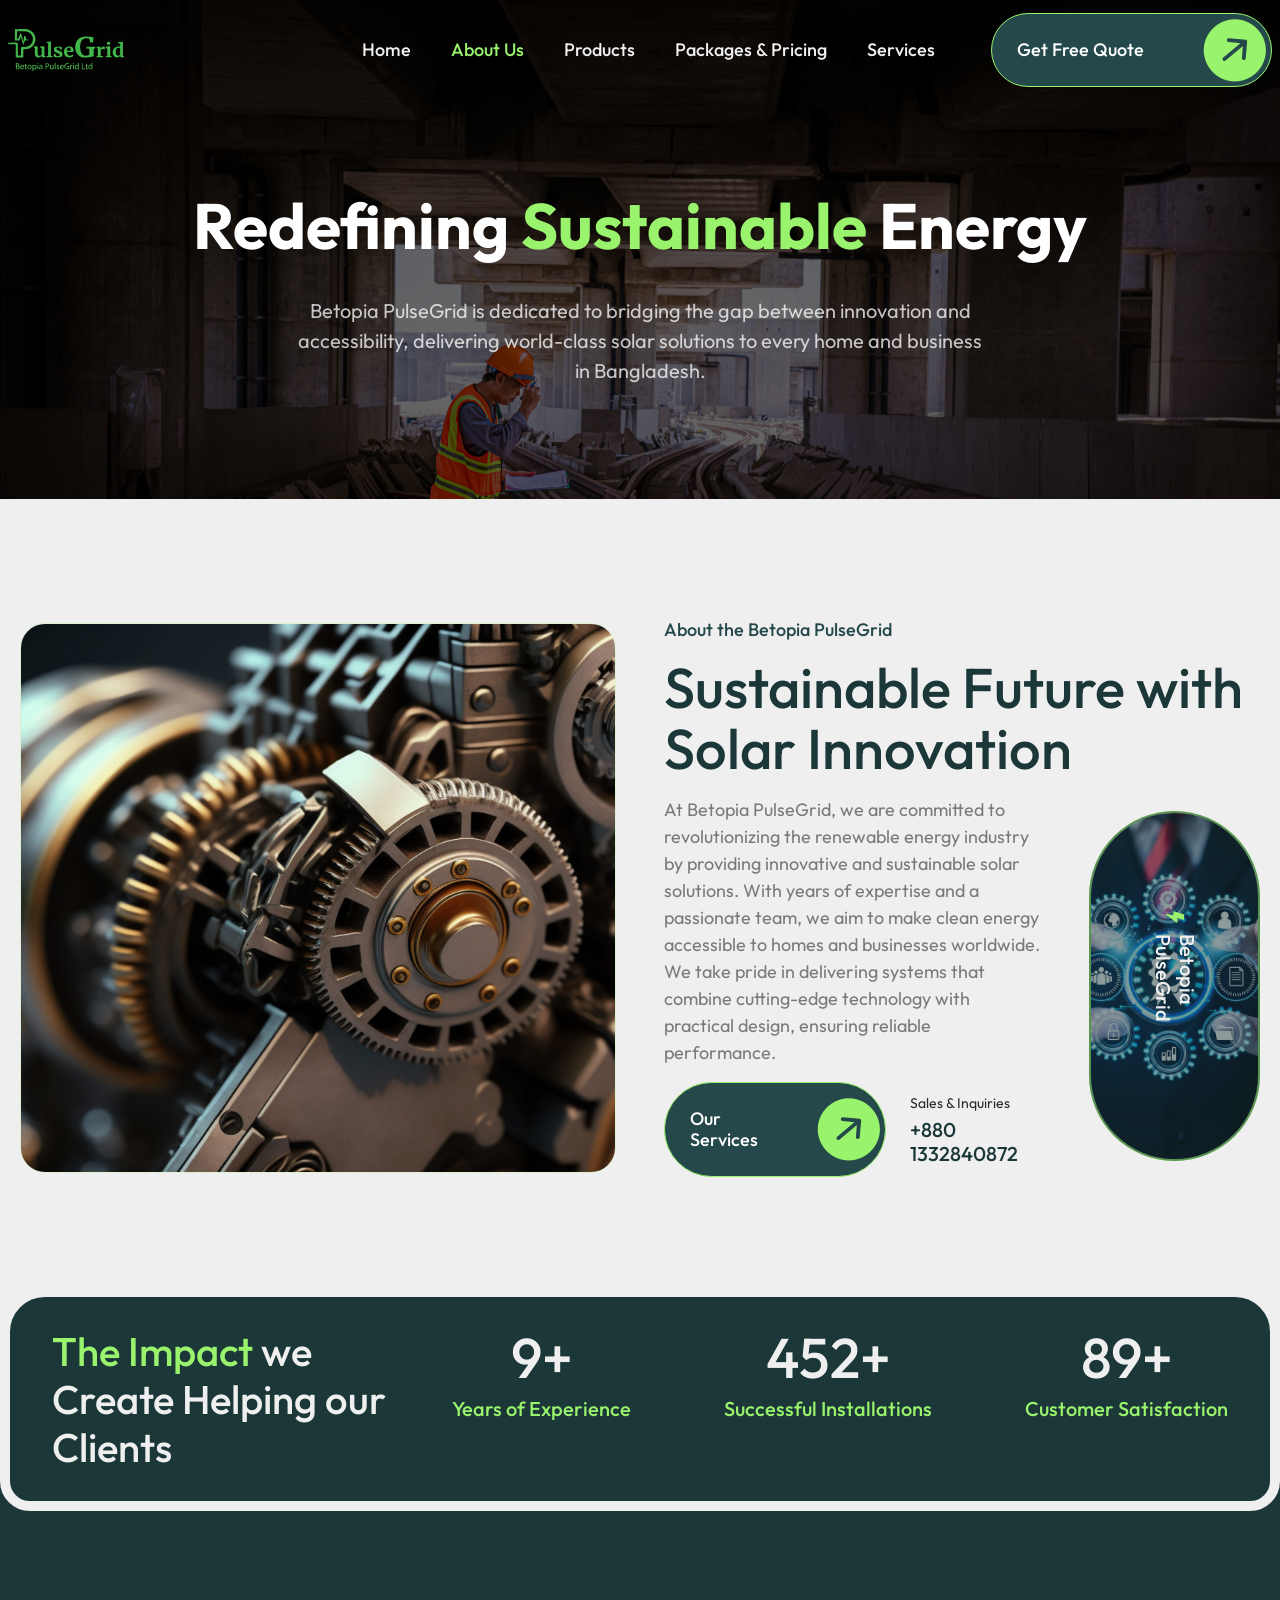
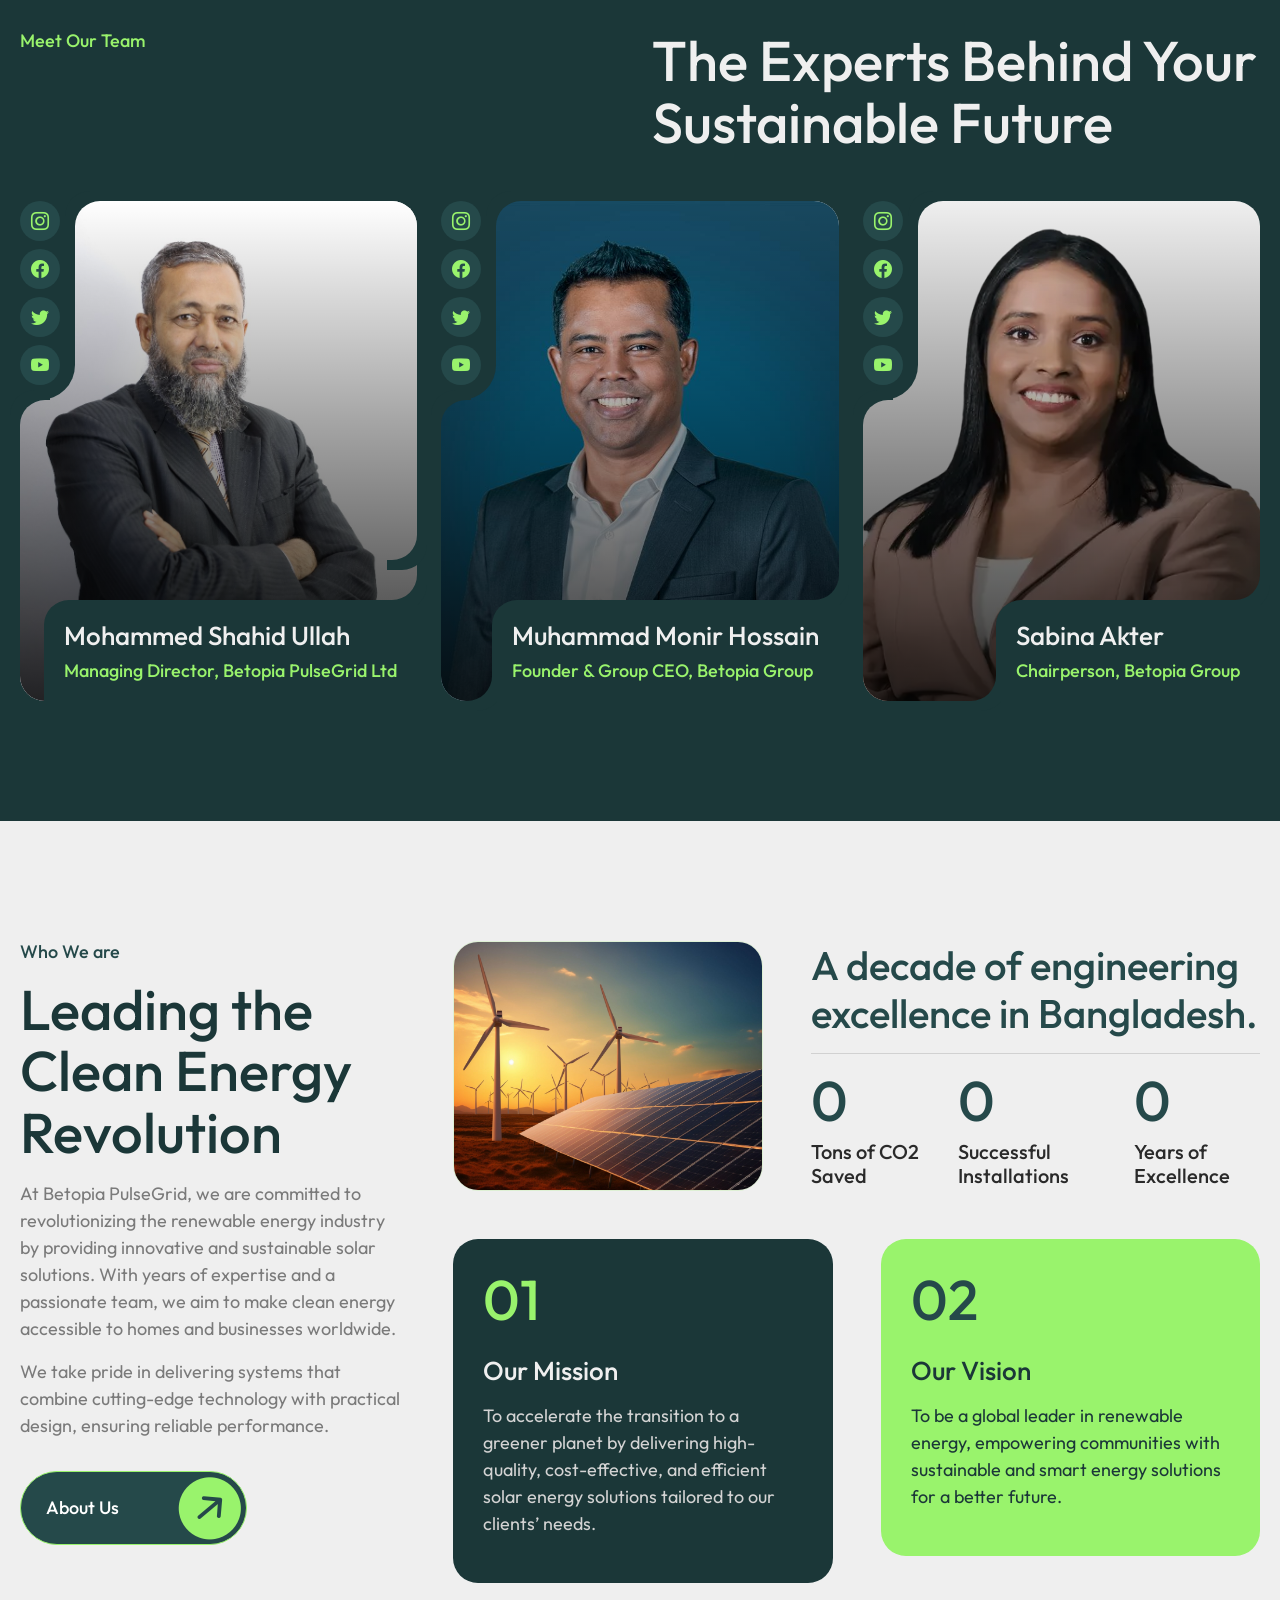
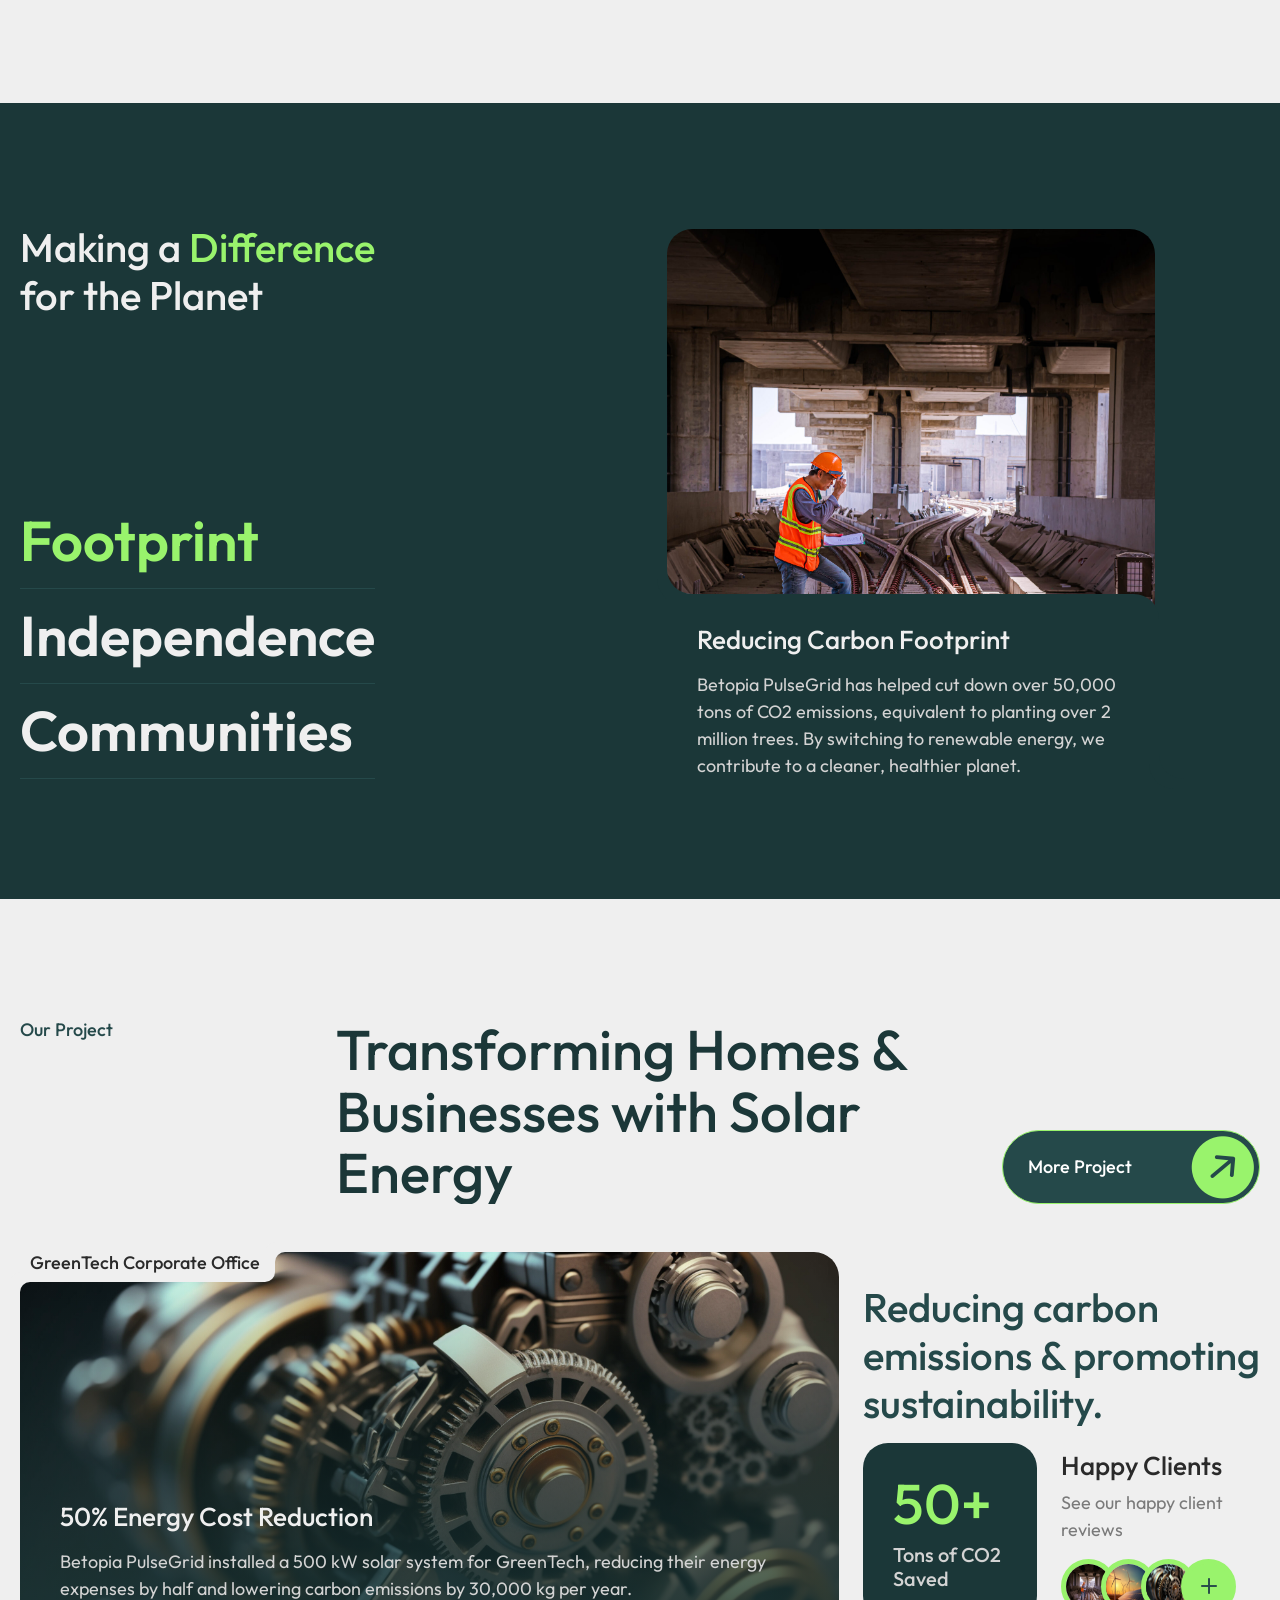
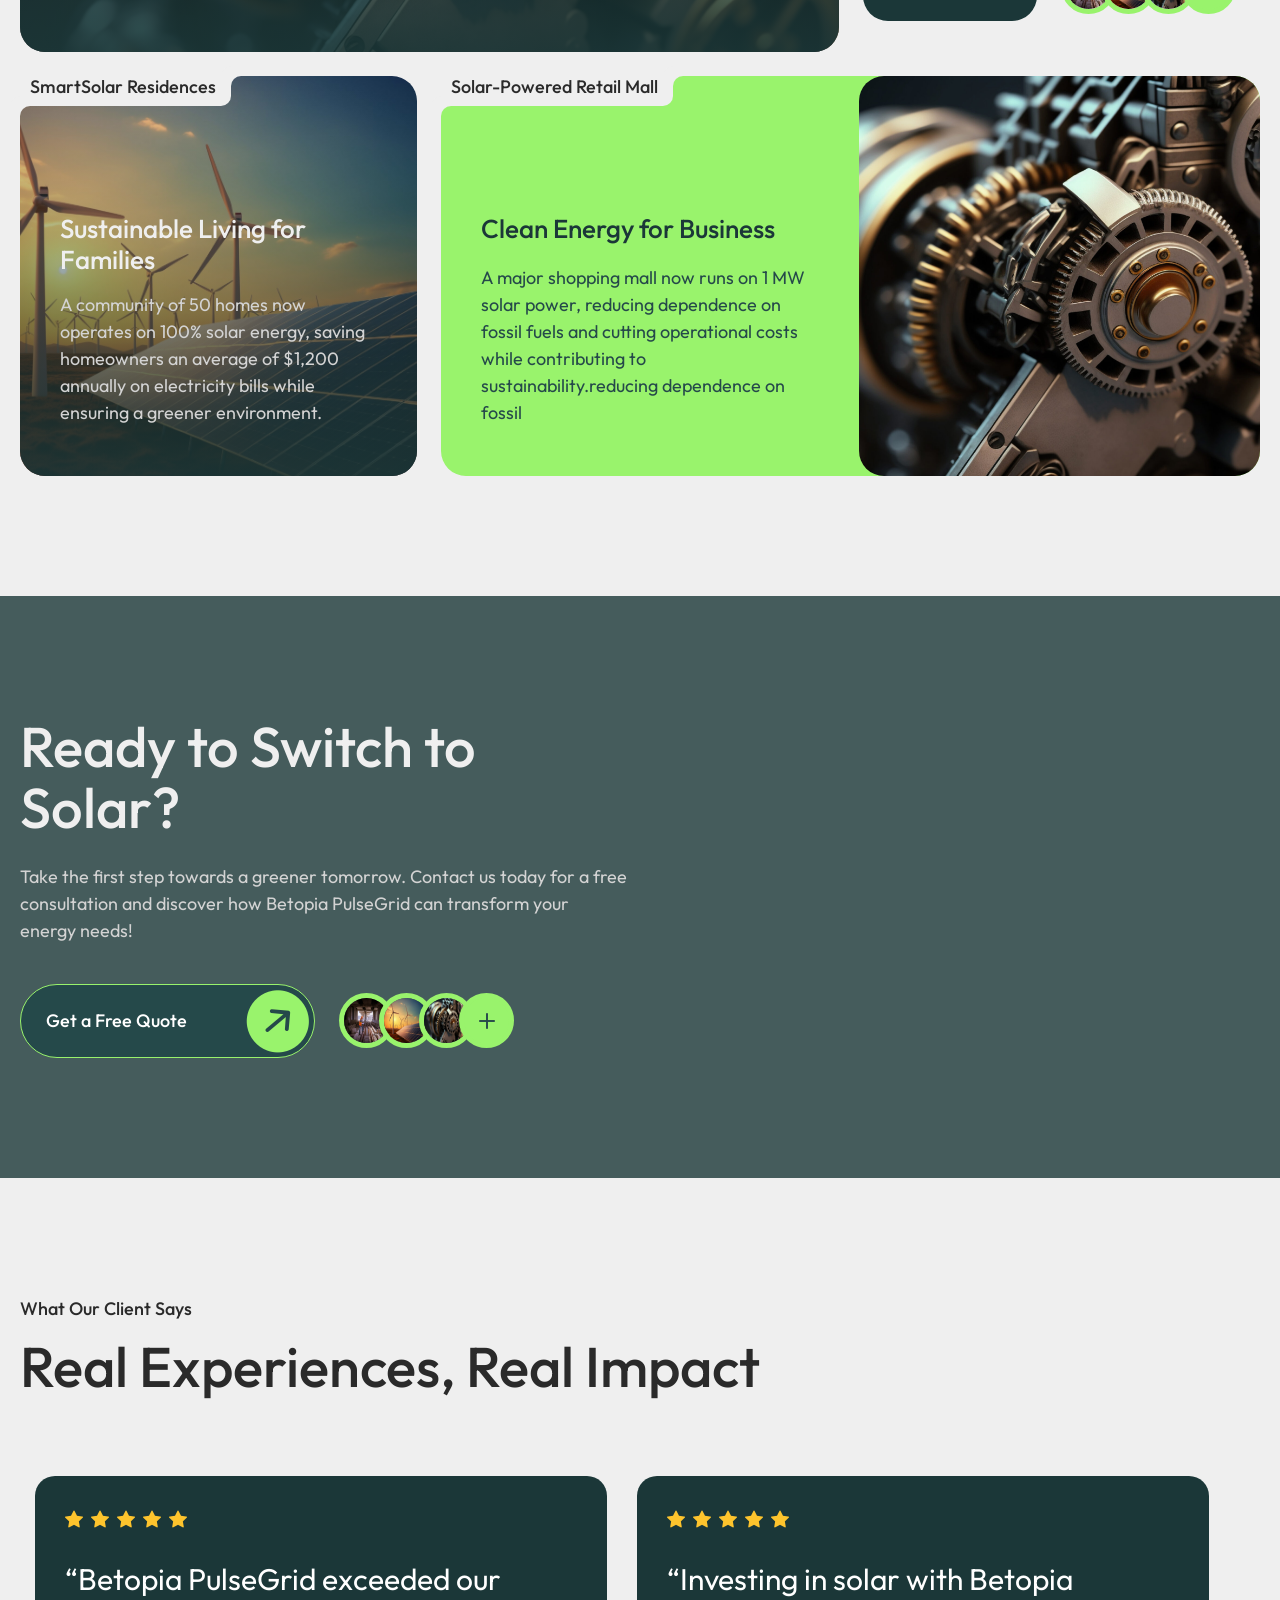
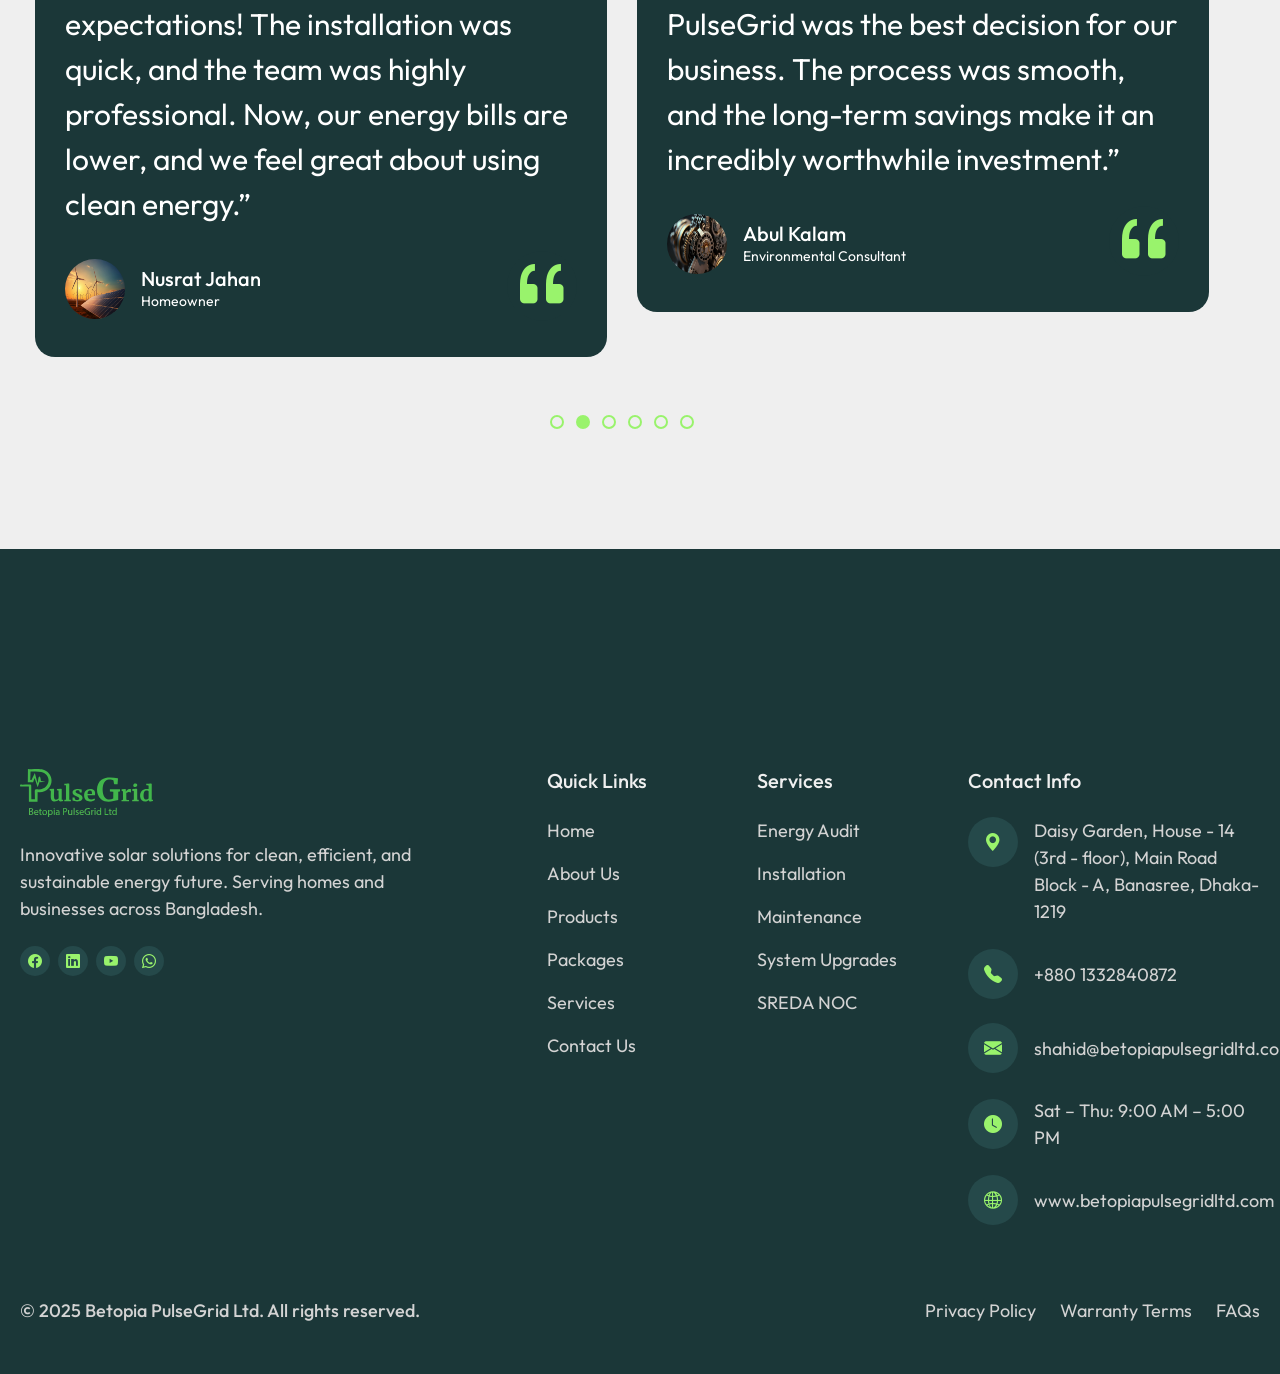
==== commit 9a99cfe7: "feat: standardize battery backup time to 2-4 hours across packages and add contact phone numbers to " ====
--- a/about-us.html
+++ b/about-us.html
@@ -649,9 +649,8 @@
     <section class="section position-relative">
       <div class="b-container">
         <div class="row">
-          <div class="col-12 col-md-6 col-xl-6 d-flex flex-column gap-3 pe-md-5">
-            <h6 class="mb-0 text-primary-color">What
-              Our Client Says</h6>
+          <div class="col-12 d-flex flex-column gap-3 pe-md-5">
+            <h6 class="mb-0 text-primary-color">What Our Client Says</h6>
             <h2 class="mb-4 mb-xl-5 text-primary-color">Real Experiences, Real Impact</h2>
             <div class="testimonial-slide">
               <div class="testimonial-box">
@@ -670,7 +669,7 @@
                     <img src="images/10001.jpg"
                       alt="testimonial-1">
                     <div class="profile-info d-flex flex-column ms-3">
-                      <h5 class="mb-0 text-primary-color">Michael Dawson</h5>
+                      <h5 class="mb-0 text-primary-color">Md. Rafiqul Islam</h5>
                       <span class="text-small text-heading-color-2">Business Owner</span>
                     </div>
                   </div>
@@ -693,7 +692,7 @@
                     <img src="images/10002.jpg"
                       alt="testimonial-2">
                     <div class="profile-info d-flex flex-column ms-3">
-                      <h5 class="mb-0 text-primary-color">Sophia Martinez</h5>
+                      <h5 class="mb-0 text-primary-color">Nusrat Jahan</h5>
                       <span class="text-small text-heading-color-2">Homeowner</span>
                     </div>
                   </div>
@@ -716,7 +715,7 @@
                     <img src="images/10004.jpg"
                       alt="testimonial-3">
                     <div class="profile-info d-flex flex-column ms-3">
-                      <h5 class="mb-0 text-primary-color">Daniel Smith</h5>
+                      <h5 class="mb-0 text-primary-color">Abul Kalam</h5>
                       <span class="text-small text-heading-color-2">Environmental Consultant</span>
                     </div>
                   </div>
@@ -738,7 +737,7 @@
                     <img src="images/50x50.jpg"
                       alt="testimonial-4">
                     <div class="profile-info d-flex flex-column ms-3">
-                      <h5 class="mb-0 text-primary-color">Emily Carter</h5>
+                      <h5 class="mb-0 text-primary-color">Farhana Akter</h5>
                       <span class="text-small text-heading-color-2">Property Developer</span>
                     </div>
                   </div>
@@ -759,7 +758,7 @@
                   <div class="d-flex justify-content-center align-items-center">
                     <img src="images/10004.jpg" alt="testimonial-5">
                     <div class="profile-info d-flex flex-column ms-3">
-                      <h5 class="mb-0 text-primary-color">John Reynolds</h5>
+                      <h5 class="mb-0 text-primary-color">Kazi Nazrul</h5>
                       <span class="text-small text-heading-color-2">Agricultural Entrepreneur</span>
                     </div>
                   </div>
@@ -781,7 +780,7 @@
                     <img src="images/50x50.jpg"
                       alt="testimonial-6">
                     <div class="profile-info d-flex flex-column ms-3">
-                      <h5 class="mb-0 text-primary-color">Rachel Adams</h5>
+                      <h5 class="mb-0 text-primary-color">Shirin Sultana</h5>
                       <span class="text-small text-heading-color-2">Sustainability Manager</span>
                     </div>
                   </div>
@@ -789,9 +788,6 @@
                 </div>
               </div>
             </div>
-          </div>
-          <div class="col-12 col-md-6 col-xl-6 bg-testimonial d-none d-md-block"
-            style="background-image: url(images/1920x1280.jpg);">
           </div>
         </div>
       </div>
@@ -848,6 +844,10 @@
               <div>
                 <p class="text-color-1 mb-0">Daisy Garden, House - 14 (3rd - floor), Main Road Block - A, Banasree, Dhaka-1219</p>
               </div>
+            </div>
+            <div class="d-flex align-items-center gap-3">
+              <div class="icon-contact flex-shrink-0" style="width:50px;height:50px;font-size:18px;"><i class="bi bi-telephone-fill"></i></div>
+              <a href="tel:+8801332840872" class="text-color-1 footer-link">+880 1332840872</a>
             </div>
             <div class="d-flex align-items-center gap-3">
               <div class="icon-contact flex-shrink-0" style="width:50px;height:50px;font-size:18px;"><i class="bi bi-envelope-fill"></i></div>
--- a/css/style.css
+++ b/css/style.css
@@ -1376,7 +1376,10 @@
 }
 
 .testimonial-box {
-  background-color: var(--background-alt-color);
+  background-color: var(--heading-color-3); /* Changed to make it look premium since it was maybe transparent or alt */
+  padding: 30px;
+  border-radius: 20px;
+  margin: 15px;
 }
 
 .testimonial-box img {
@@ -1385,8 +1388,42 @@
   border-radius: 50px;
 }
 
+.testimonial-box p,
+.testimonial-box h5,
+.testimonial-box span {
+  color: #ffffff !important;
+}
+
 .testimonial-box p {
   font-size: var(--text-big);
+}
+
+/* Slick Dots Styling */
+.slick-dots {
+  display: flex;
+  justify-content: center;
+  align-items: center;
+  list-style: none;
+  padding: 0;
+  margin: 30px 0 0;
+  gap: 12px;
+}
+.slick-dots li {
+  margin: 0;
+}
+.slick-dots button {
+  font-size: 0;
+  width: 14px;
+  height: 14px;
+  border-radius: 50%;
+  border: 2px solid var(--heading-color-1);
+  background-color: transparent;
+  padding: 0;
+  cursor: pointer;
+  transition: all 0.3s ease;
+}
+.slick-dots .slick-active button {
+  background-color: var(--heading-color-1);
 }
 
 .testimonial-box .bi-quote::before {
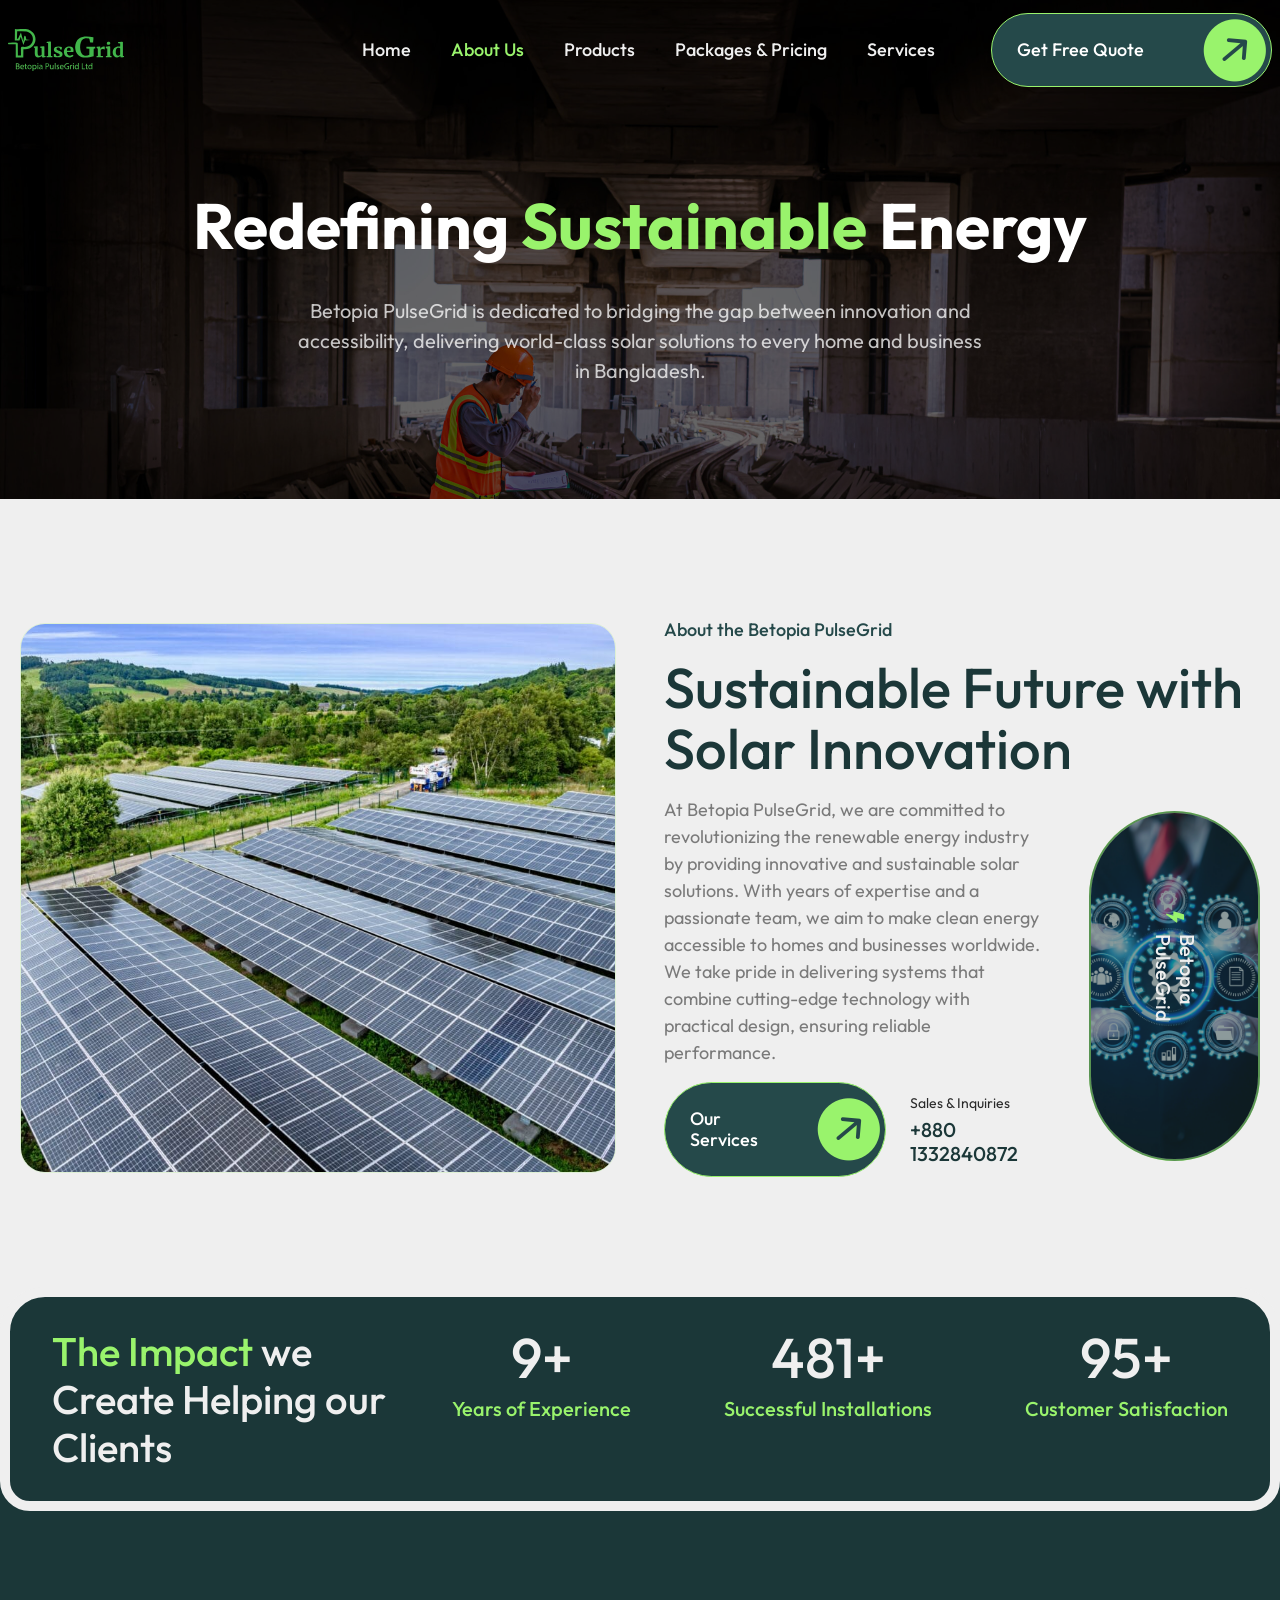
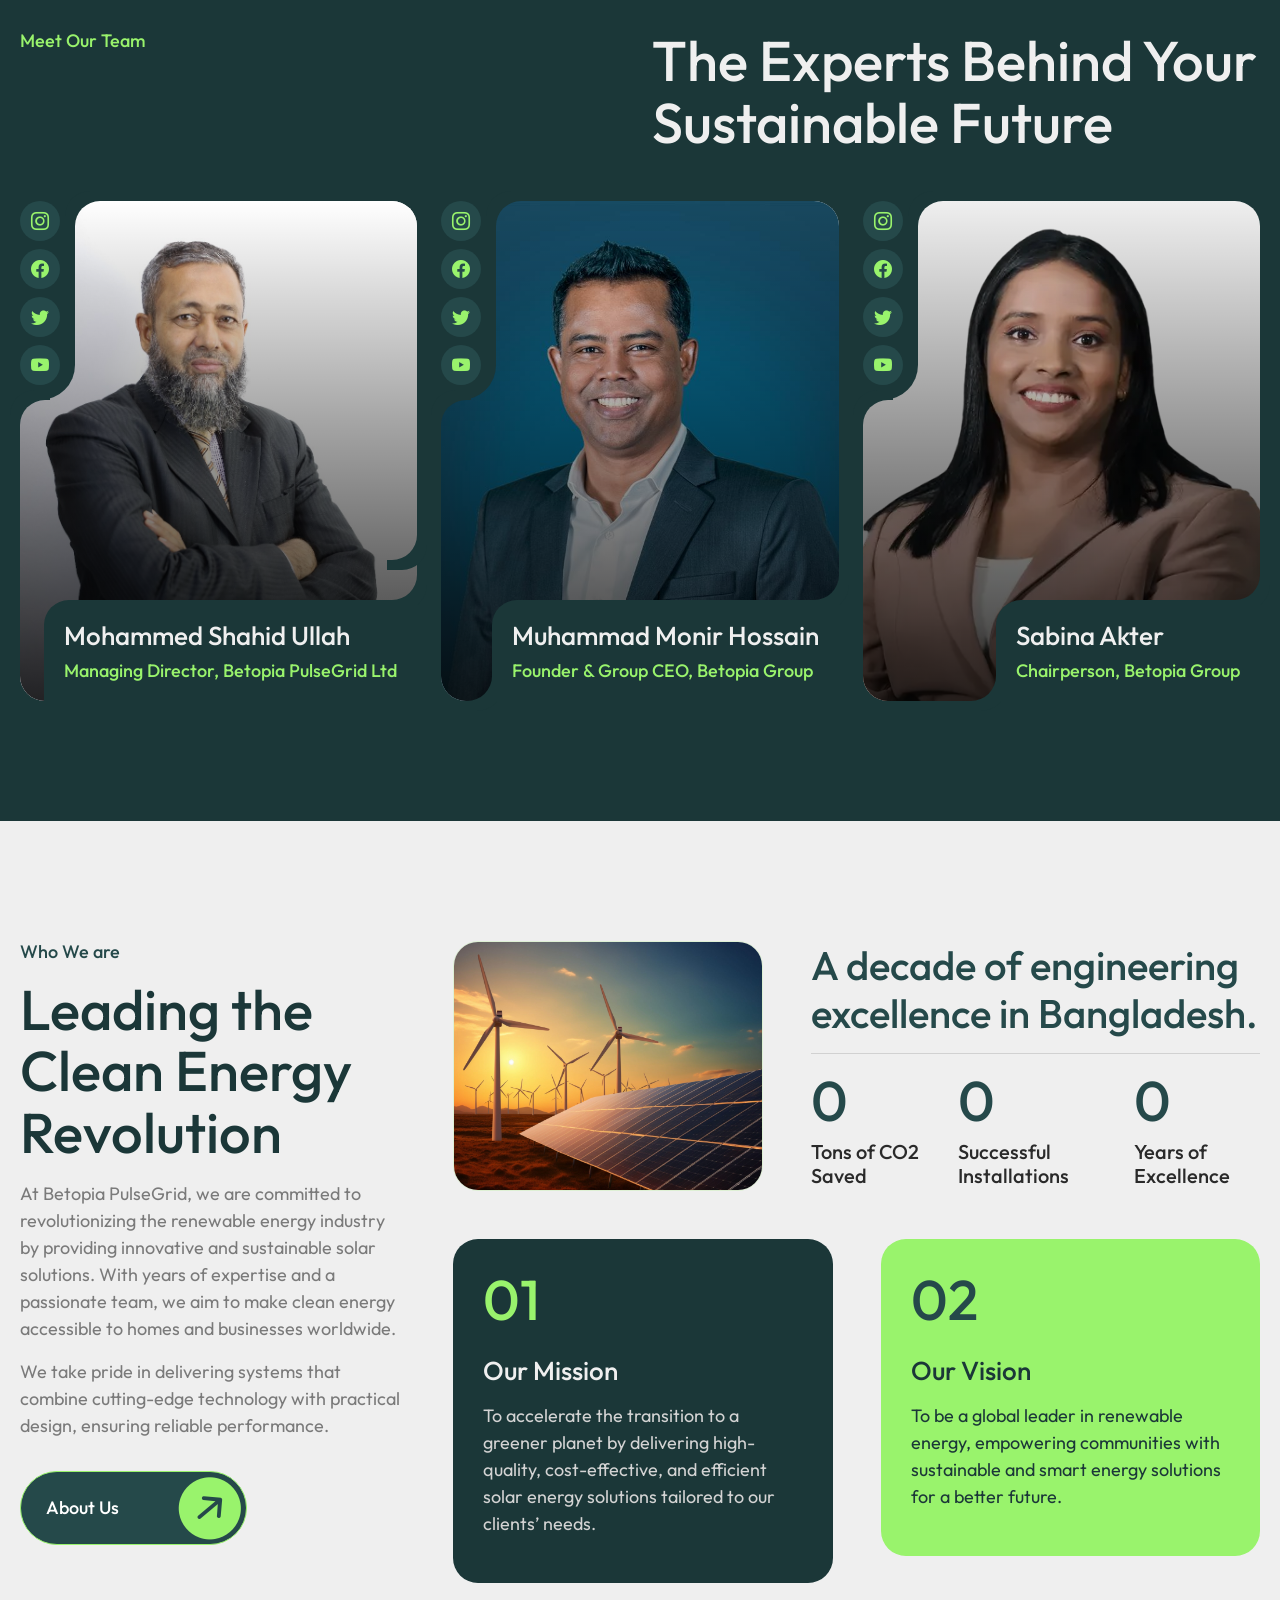
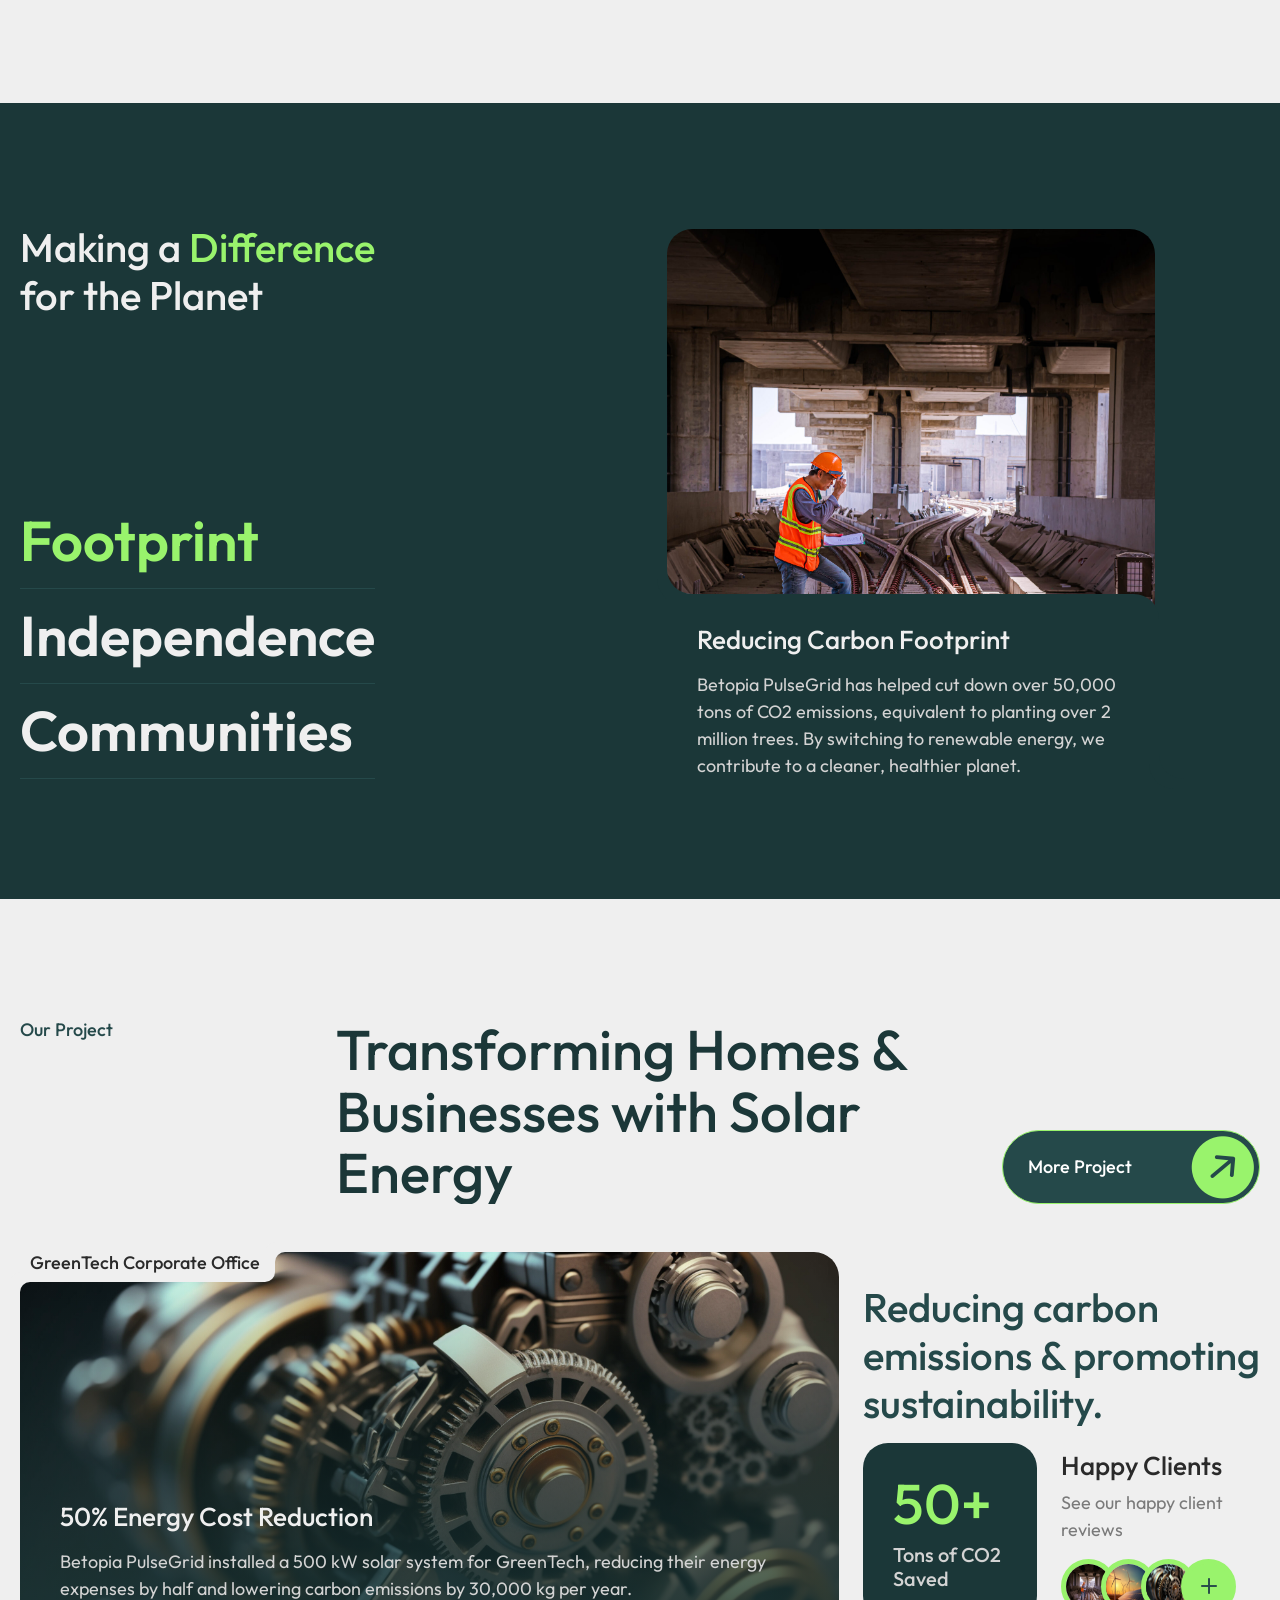
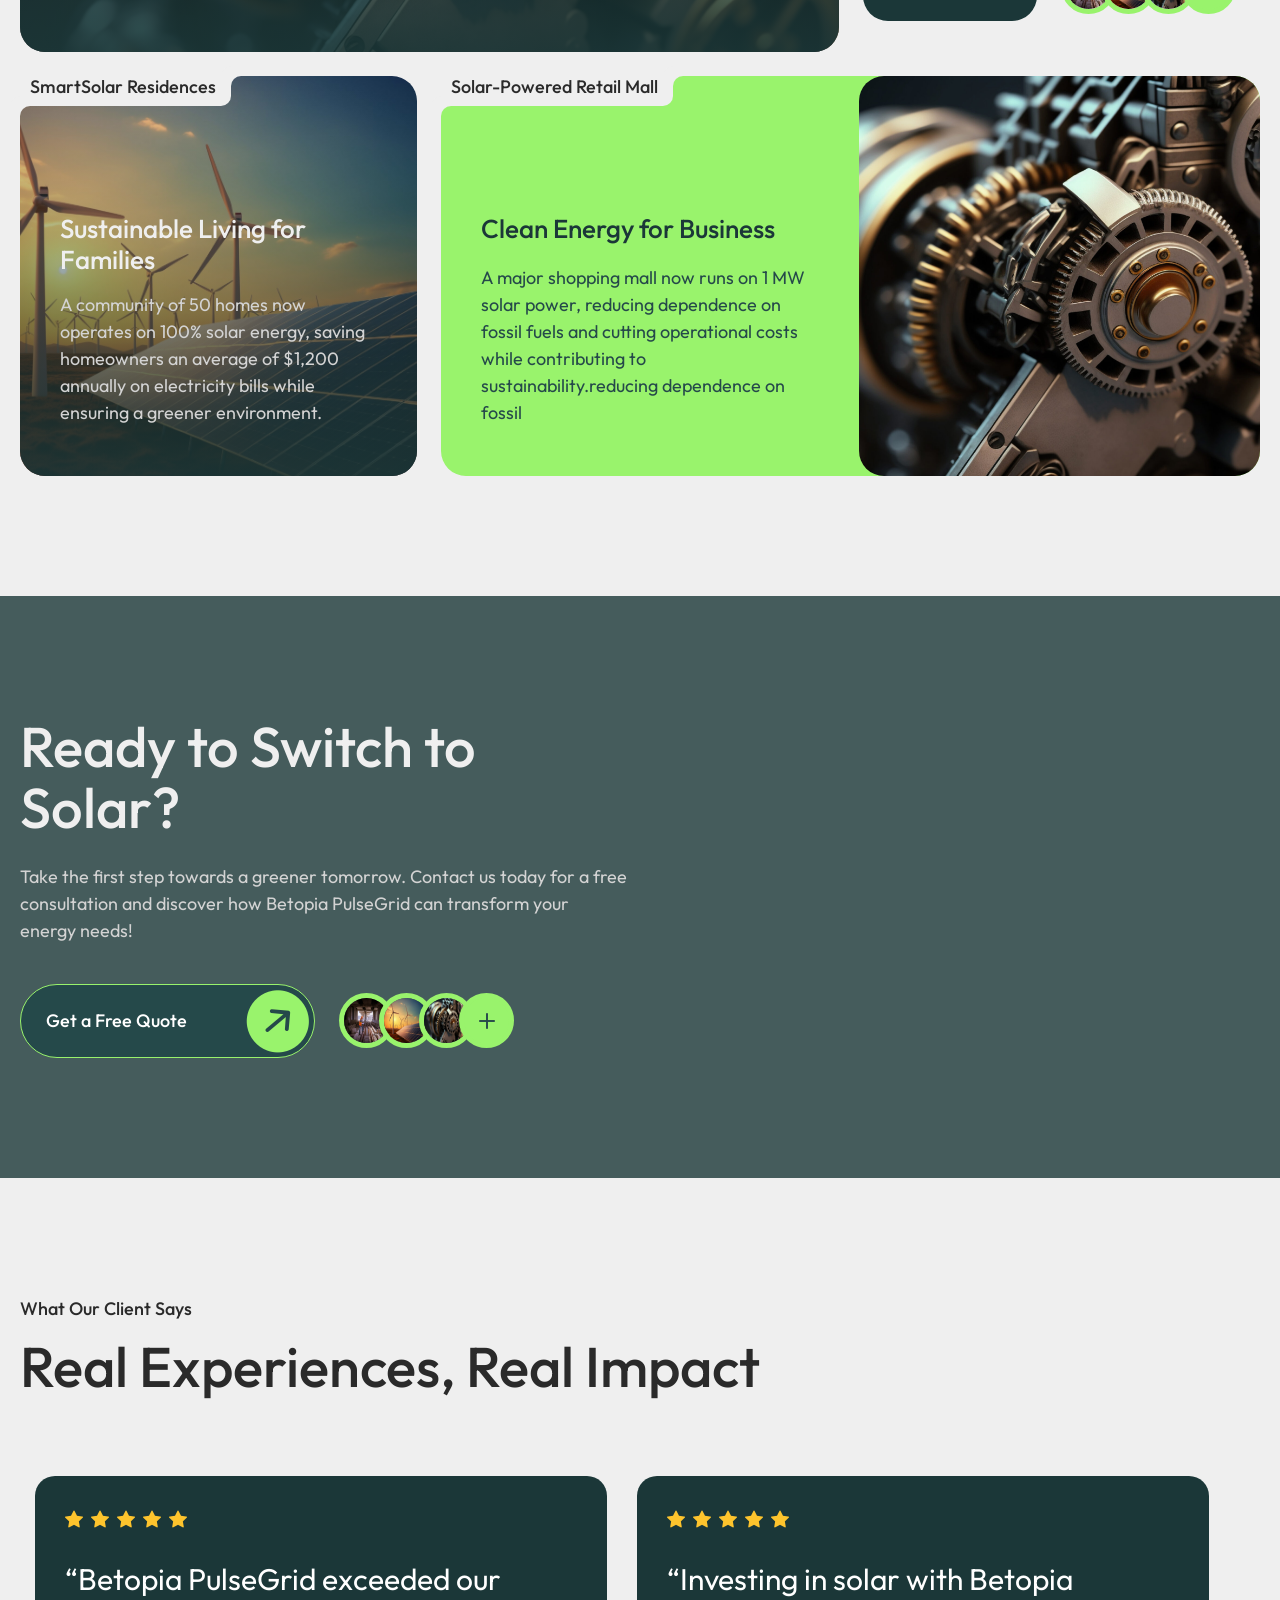
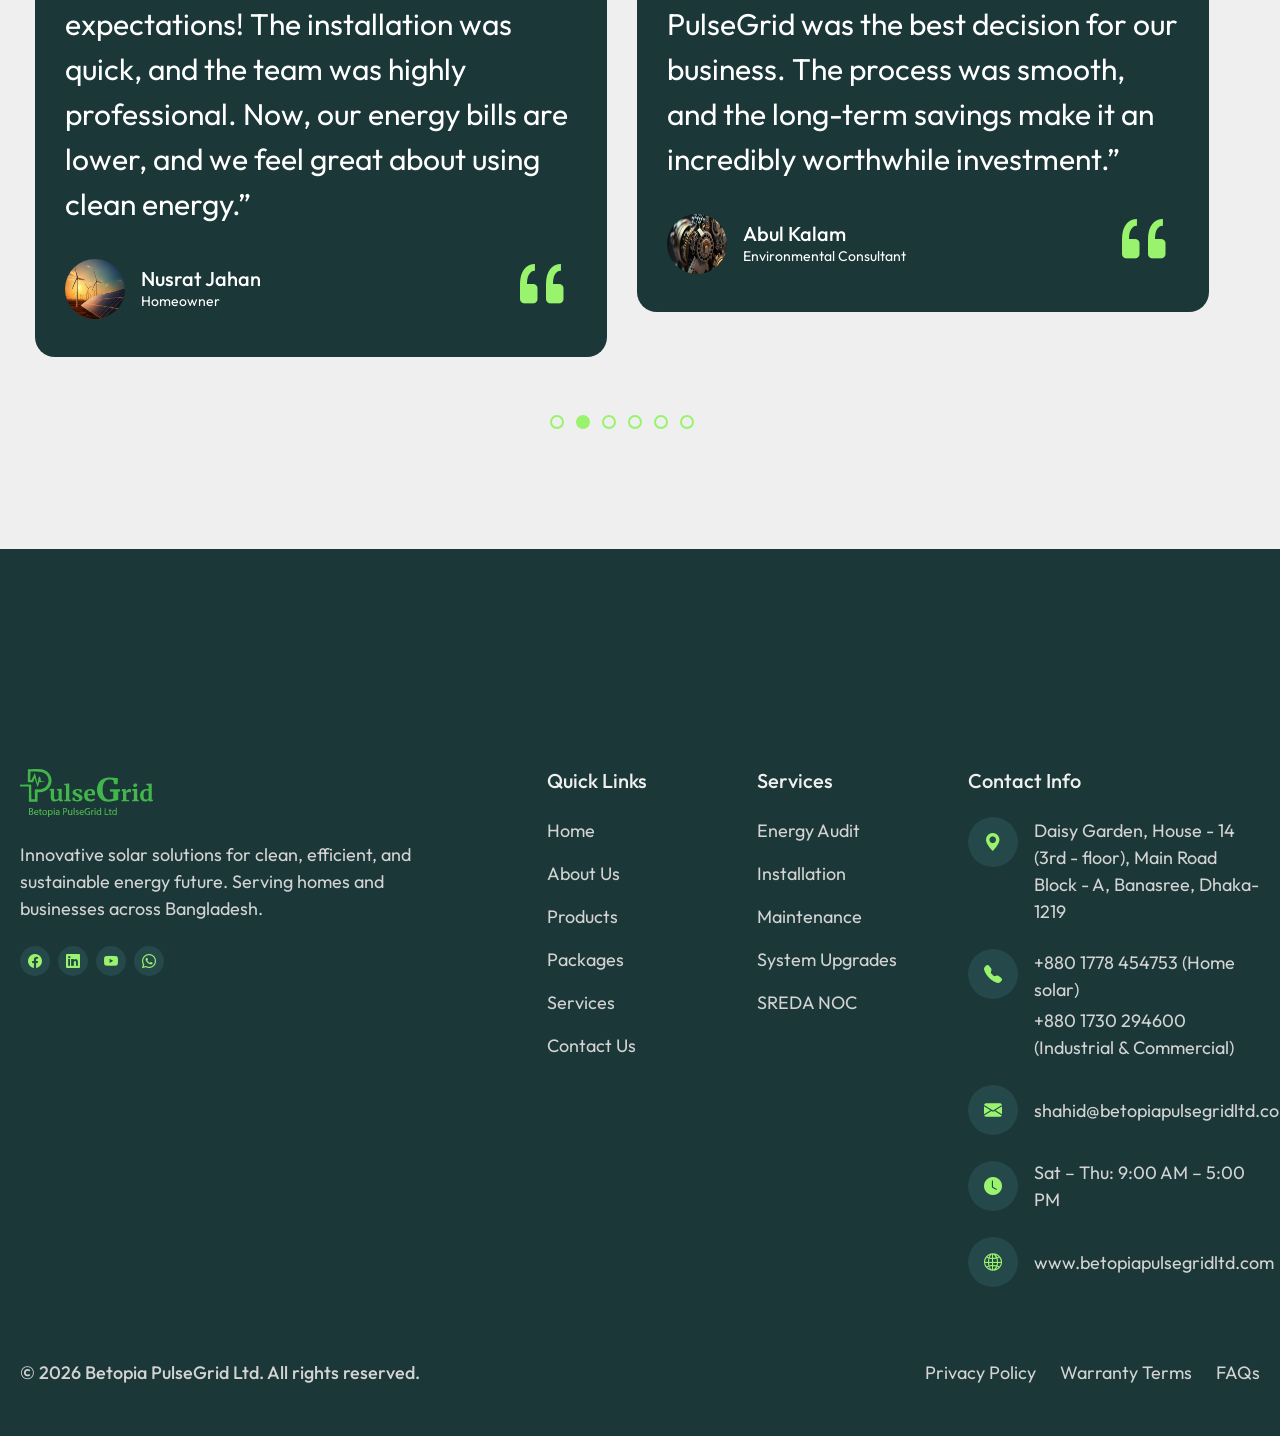
==== commit 2f561982: "feat: update footer contact phone numbers and copyright year across all pages" ====
--- a/about-us.html
+++ b/about-us.html
@@ -90,7 +90,7 @@
       <div class="b-container">
         <div class="row d-flex align-items-center gap-5 gap-xl-0">
           <div class="col-12 col-xl-6 pe-xl-4">
-            <img src="images/10004.jpg"
+            <img src="images/DJI.jpg"
               alt="technician-in-high-visibility-safety-gear-inspects" height="550px"
               class="w-100 rounded-6 object-cover border-color" style="border: 1px solid rgba(153,243,108,0.2);">
           </div>
@@ -845,9 +845,12 @@
                 <p class="text-color-1 mb-0">Daisy Garden, House - 14 (3rd - floor), Main Road Block - A, Banasree, Dhaka-1219</p>
               </div>
             </div>
-            <div class="d-flex align-items-center gap-3">
+            <div class="d-flex align-items-start gap-3">
               <div class="icon-contact flex-shrink-0" style="width:50px;height:50px;font-size:18px;"><i class="bi bi-telephone-fill"></i></div>
-              <a href="tel:+8801332840872" class="text-color-1 footer-link">+880 1332840872</a>
+              <div class="d-flex flex-column gap-1">
+                <a href="tel:+8801778454753" class="text-color-1 footer-link">+880 1778 454753 (Home solar)</a>
+                <a href="tel:+8801730294600" class="text-color-1 footer-link">+880 1730 294600 (Industrial & Commercial)</a>
+              </div>
             </div>
             <div class="d-flex align-items-center gap-3">
               <div class="icon-contact flex-shrink-0" style="width:50px;height:50px;font-size:18px;"><i class="bi bi-envelope-fill"></i></div>
@@ -866,7 +869,7 @@
       </div>
       <div class="row border-top-color pt-4">
         <div class="col-12 col-md-6 mb-3 mb-md-0">
-          <p class="text-color-1 footer-rights mb-0">© 2025 Betopia PulseGrid Ltd. All rights reserved.</p>
+          <p class="text-color-1 footer-rights mb-0">© 2026 Betopia PulseGrid Ltd. All rights reserved.</p>
         </div>
         <div class="col-12 col-md-6 d-flex justify-content-md-end gap-4">
           <a href="#" class="text-color-1 footer-link footer-terms">Privacy Policy</a>
